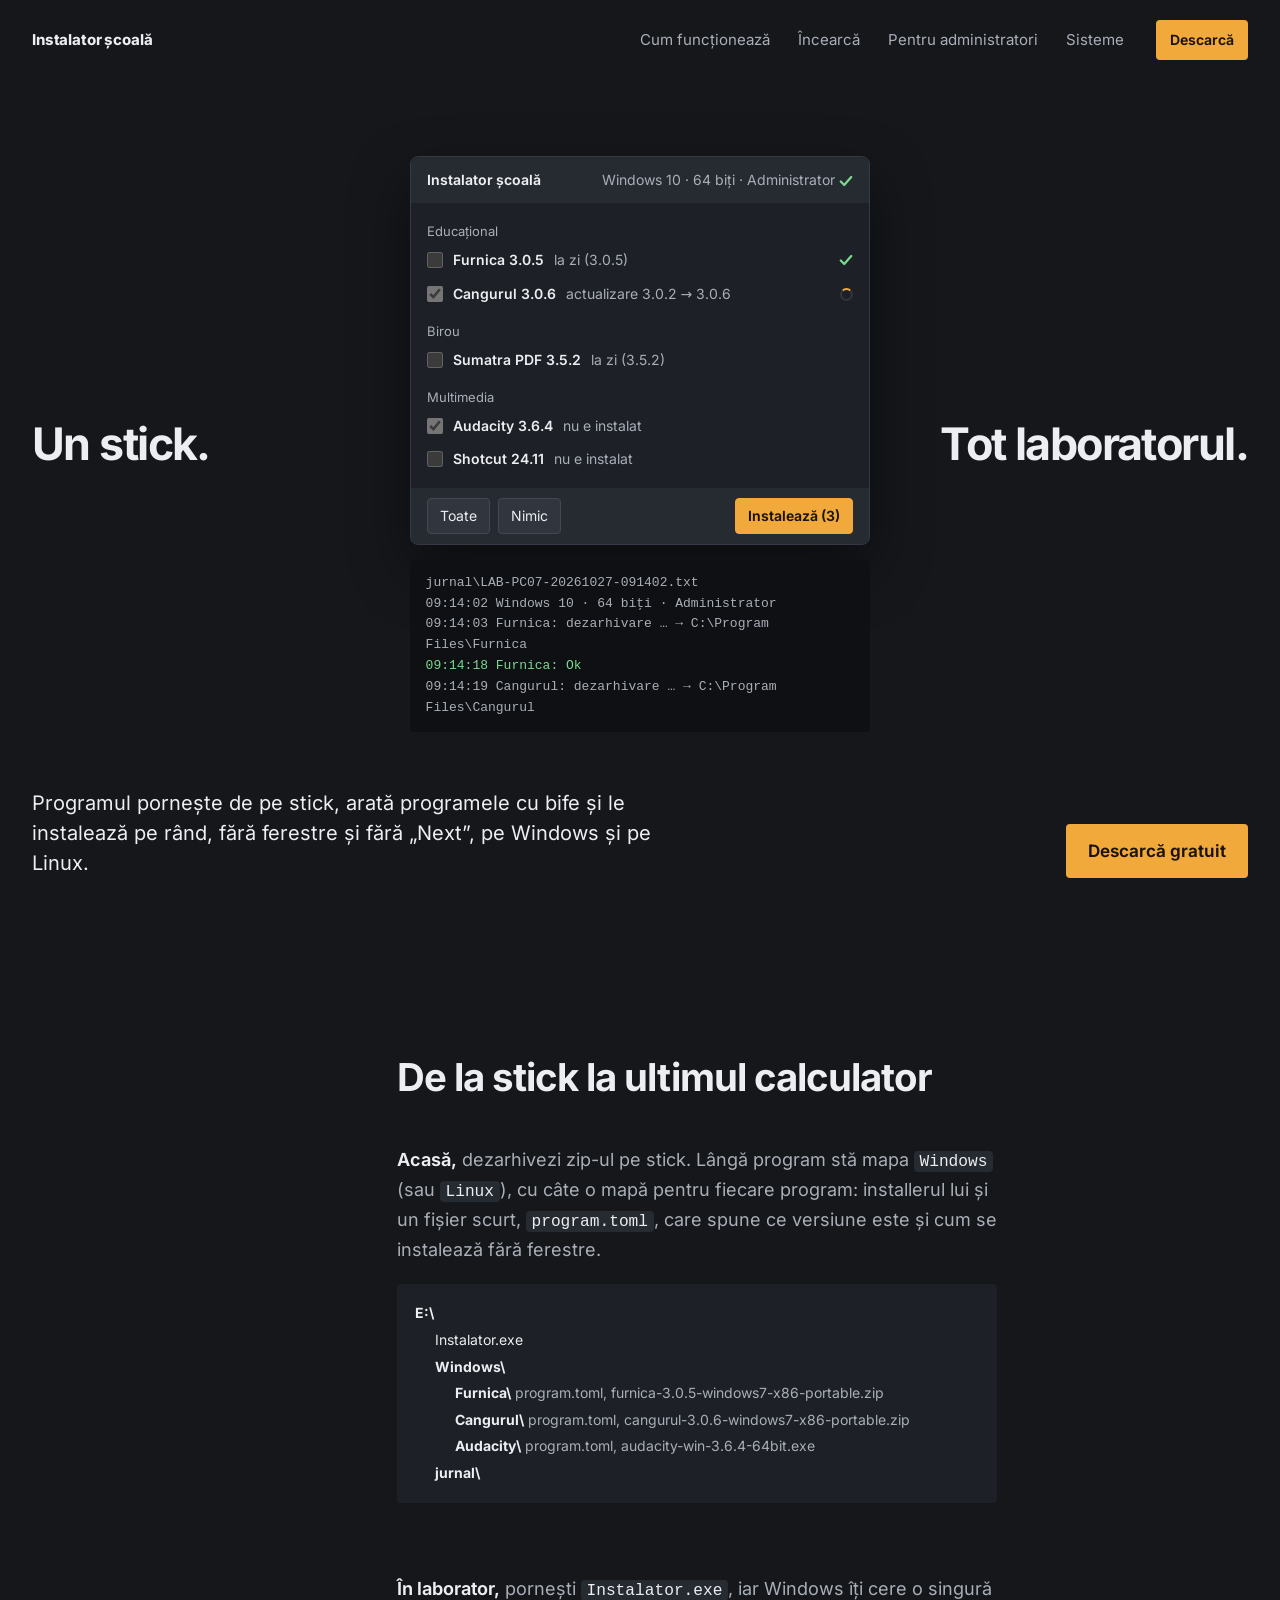
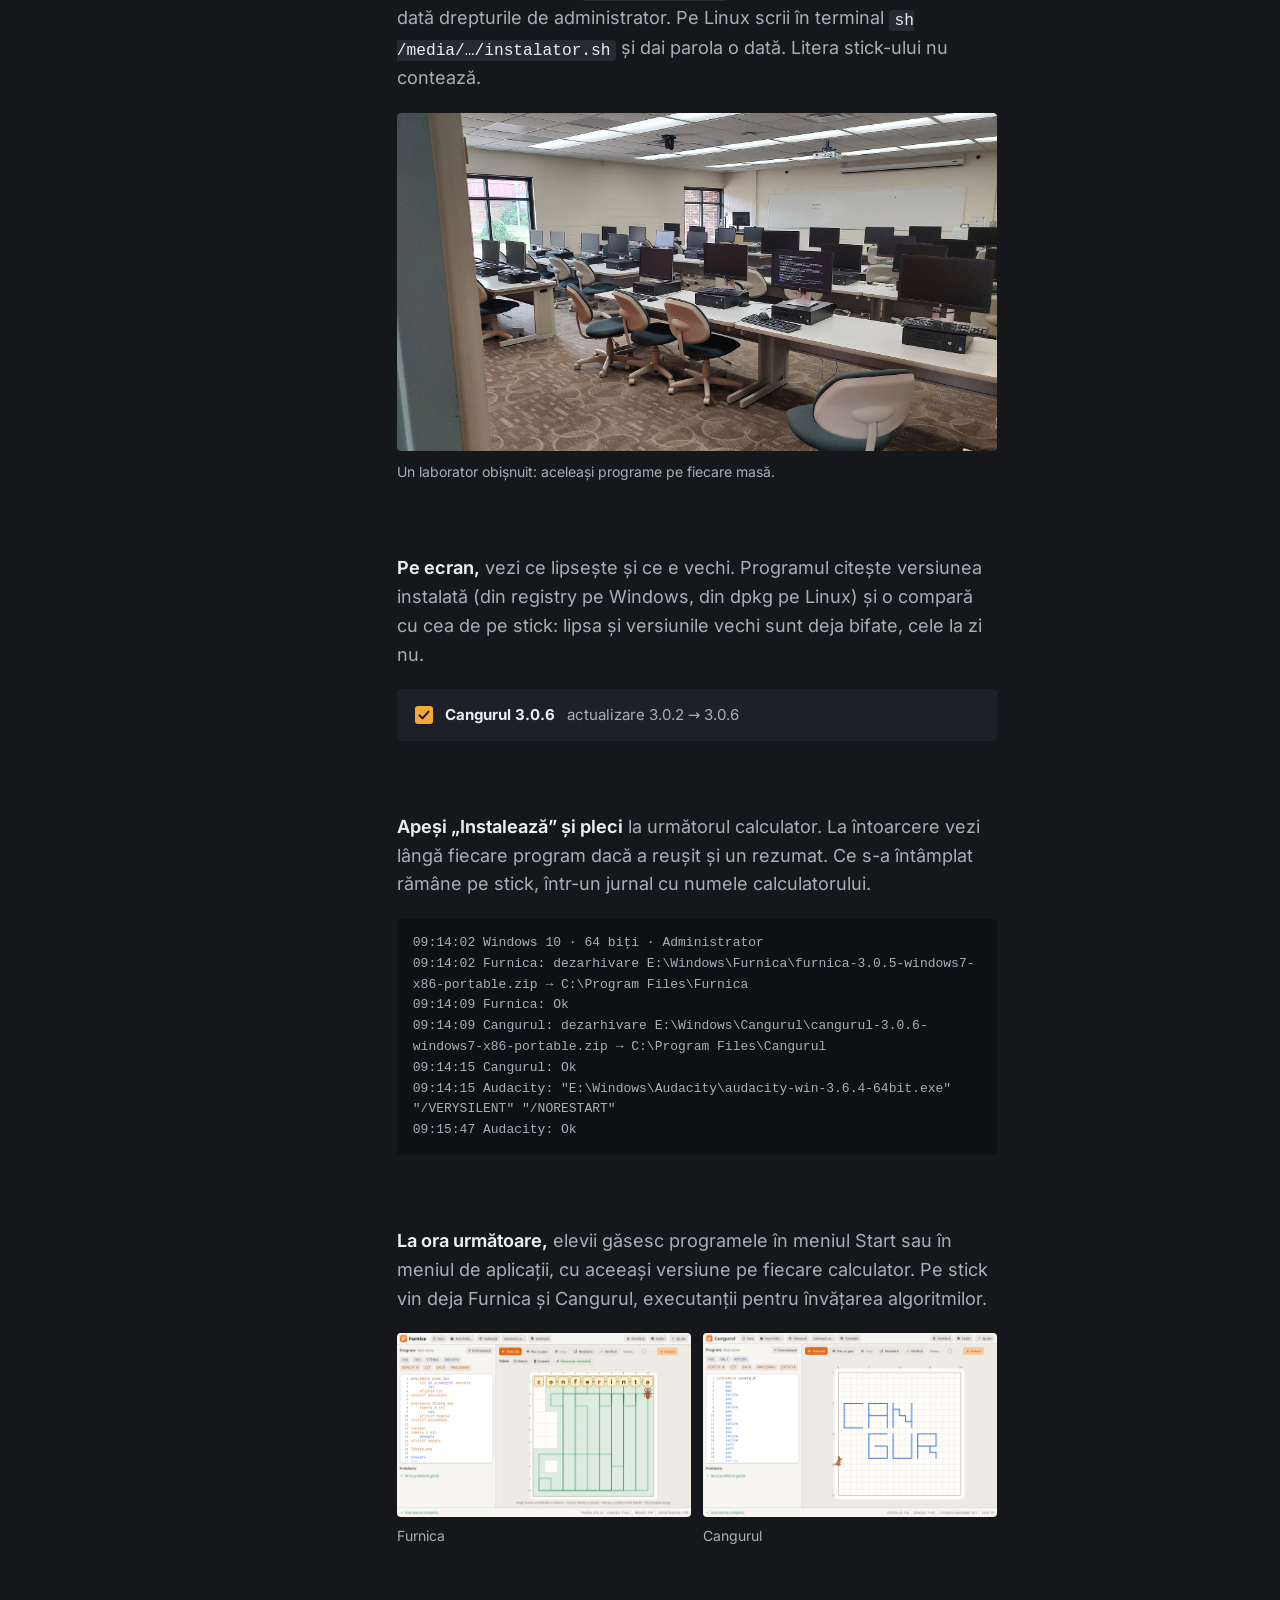
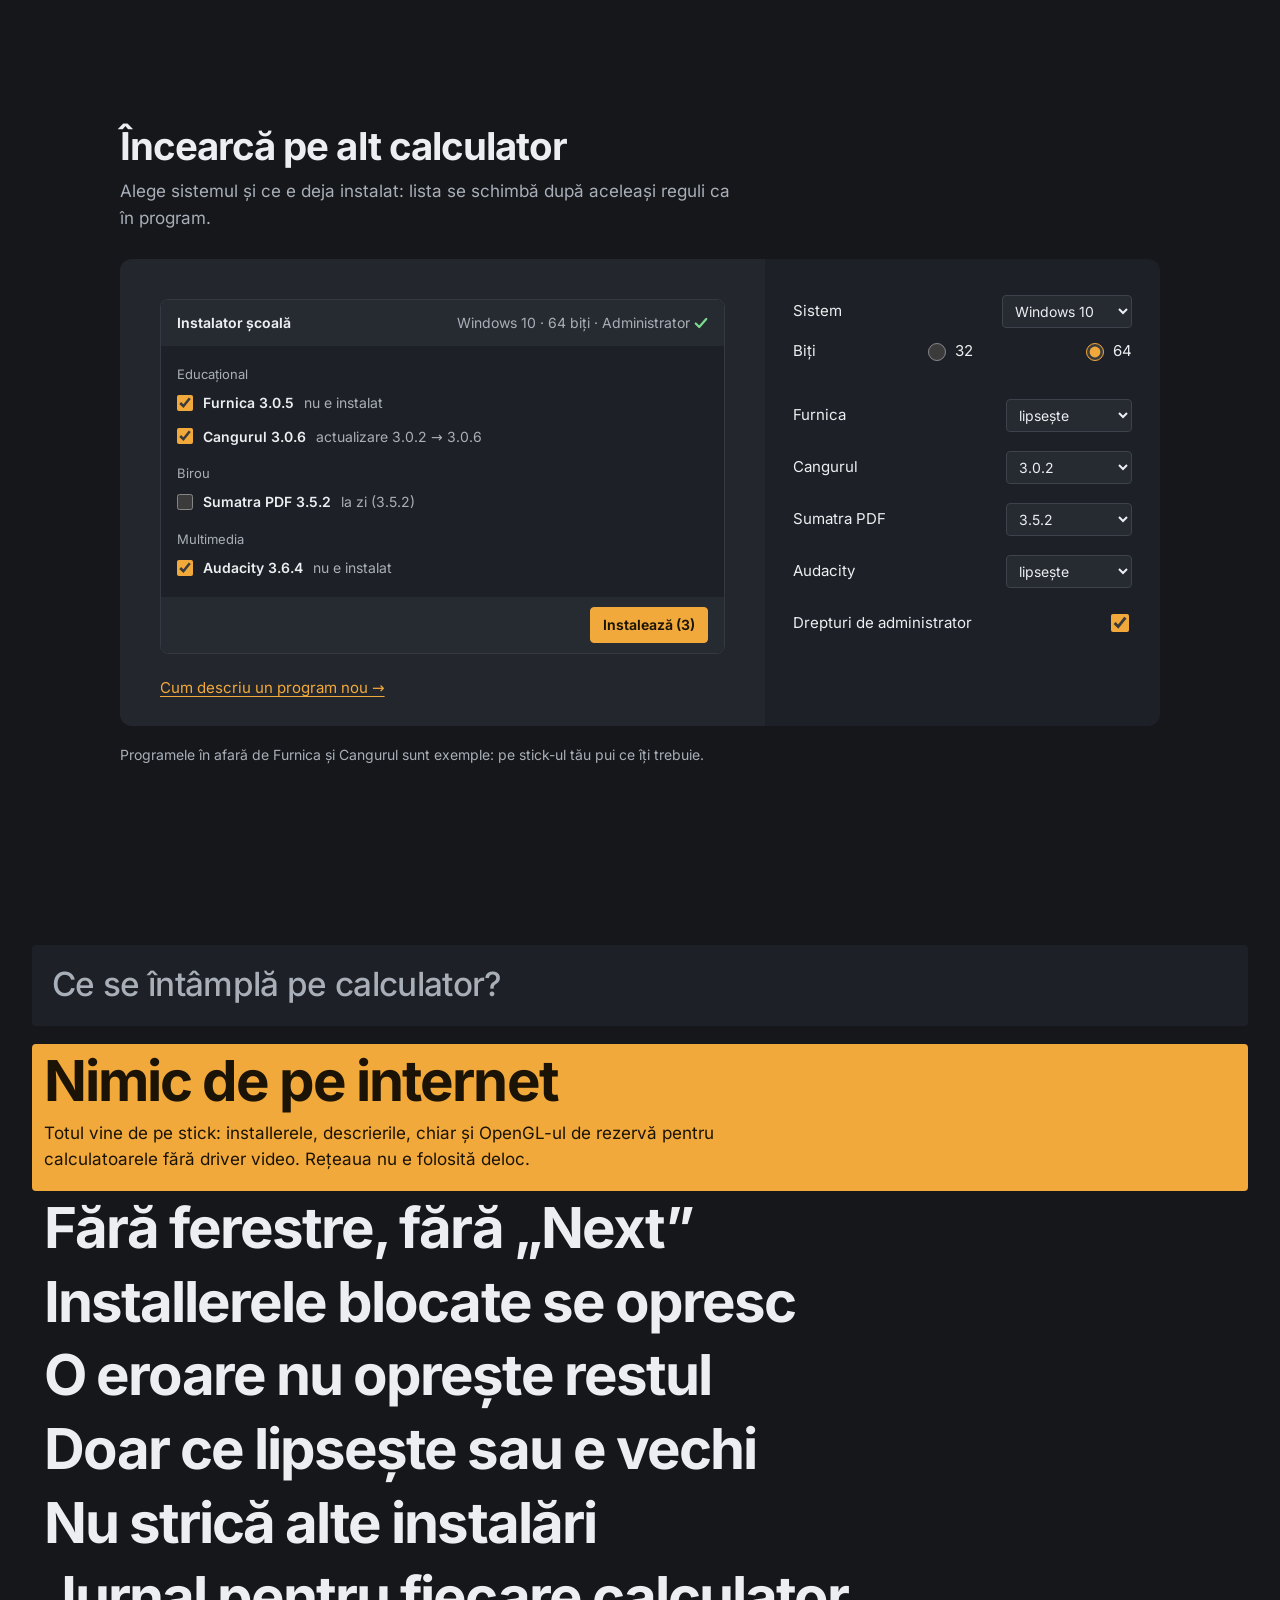
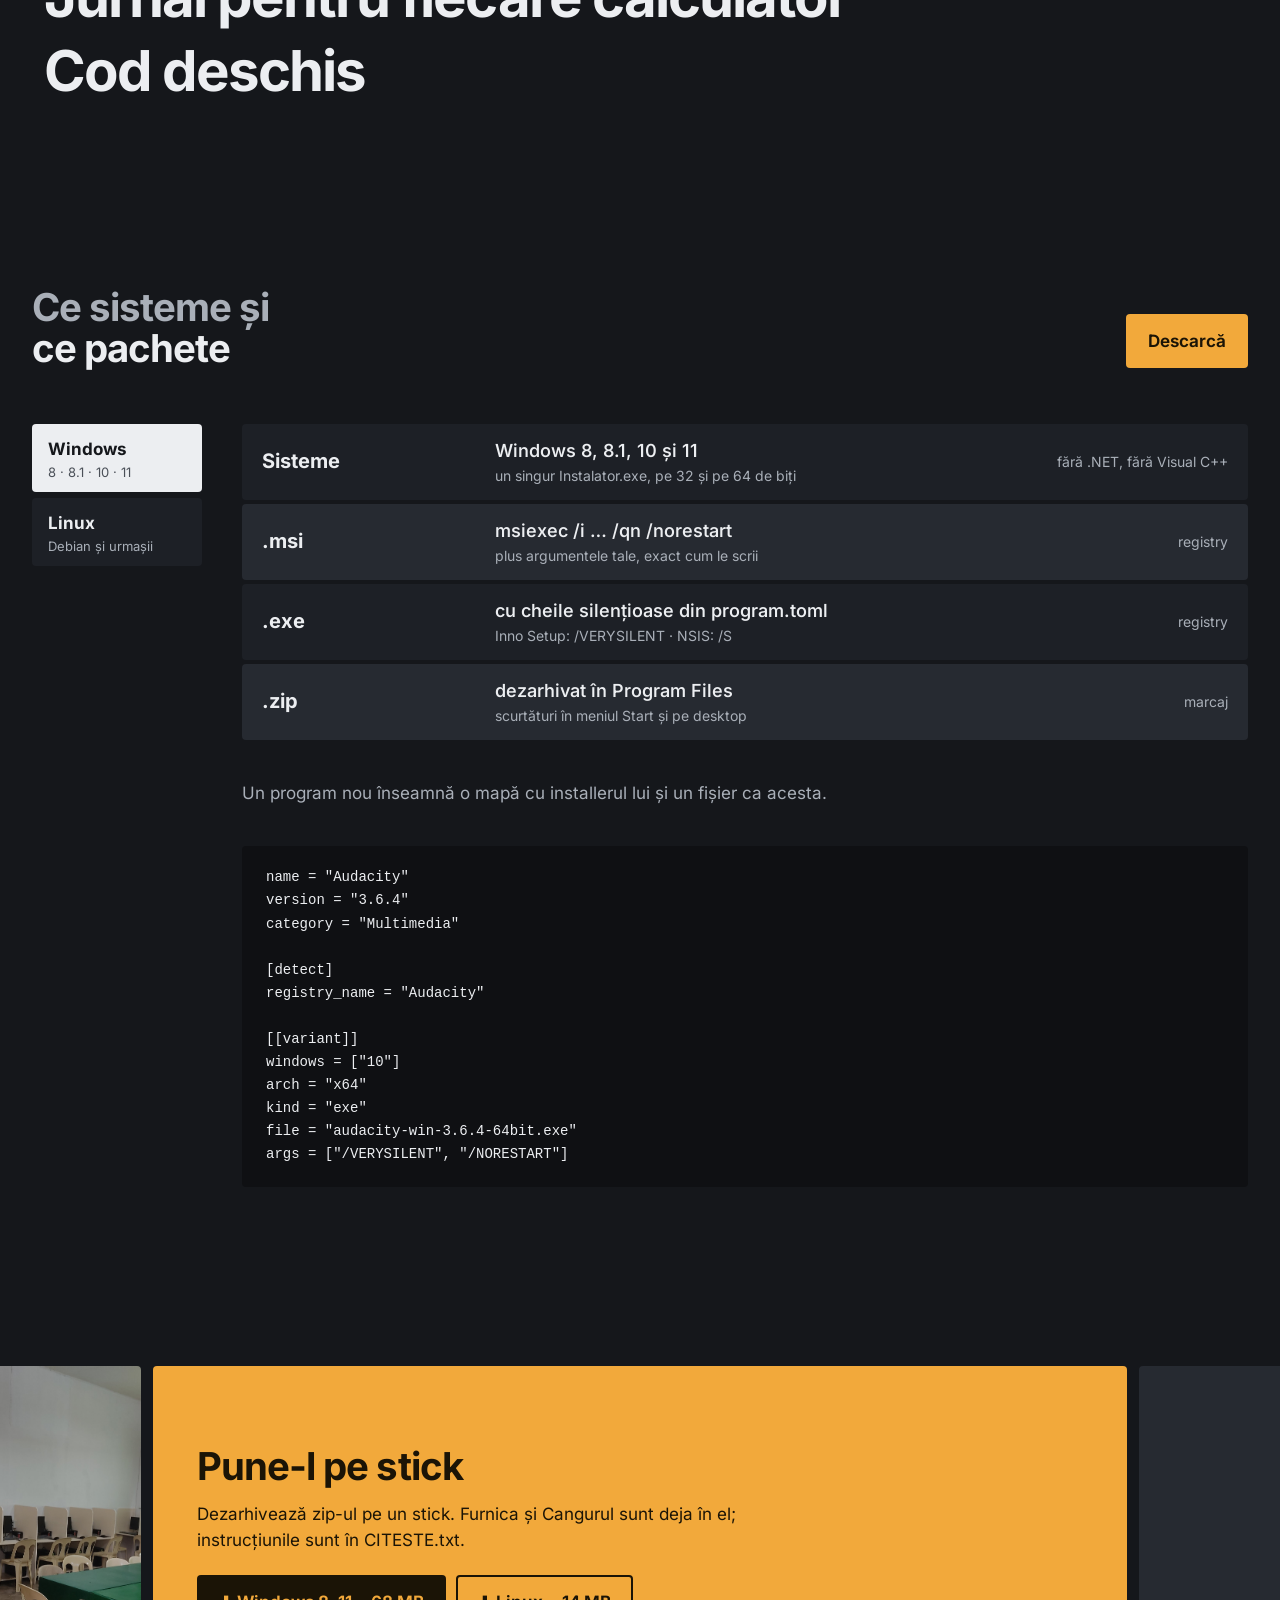
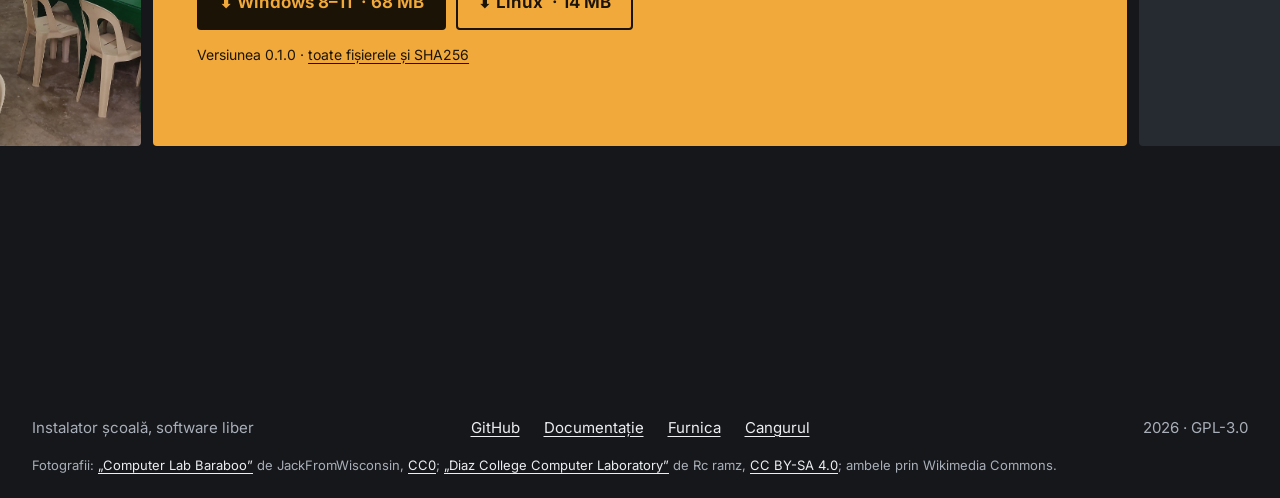
==== site/index.html @ 10731059 "pagina de prezentare pe GitHub Pages" ====
<!doctype html>
<html lang="ro">
<head>
<meta charset="utf-8">
<meta name="viewport" content="width=device-width, initial-scale=1">
<title>Instalator școală: tot laboratorul de pe un singur stick</title>
<meta name="description" content="Programul pornește de pe stick și instalează pe rând, fără ferestre, programele bifate: pe Windows 8–11 și pe Ubuntu, Linux Mint, Q4OS, antiX. Liber, GPL-3.0.">
<meta property="og:title" content="Instalator școală">
<meta property="og:description" content="Un stick. Tot laboratorul. Instalare fără ferestre pe Windows și Linux.">
<meta property="og:image" content="assets/laborator.jpg">
<link rel="preload" href="assets/inter-latin.woff2" as="font" type="font/woff2" crossorigin>
<link rel="stylesheet" href="style.css">
<script defer src="main.js"></script>
</head>
<body>

<header class="bar">
  <a class="wordmark" href="#">Instalator școală</a>
  <nav aria-label="Secțiuni">
    <a href="#cum">Cum funcționează</a>
    <a href="#incearca">Încearcă</a>
    <a href="#garantii">Pentru administratori</a>
    <a href="#sisteme">Sisteme</a>
  </nav>
  <a class="button small" href="#descarca">Descarcă</a>
</header>

<main>

<section class="hero" aria-labelledby="titlu">
  <h1 id="titlu" class="hero-title"><span class="hero-a">Un stick.</span> <span class="hero-b">Tot laboratorul.</span></h1>

  <div class="hero-stage">
    <div class="app" data-ui id="hero-app" aria-label="Fereastra Instalatorului, demonstrație">
      <div class="app-titlebar"><span>Instalator școală</span><span class="app-sys">Windows 10 · 64 biți · Administrator <i class="ic ok" role="img" aria-label="reușit"></i></span></div>
      <div class="app-list">
        <div class="app-cat">Educațional</div>
        <label class="app-row"><input type="checkbox" checked data-name="Furnica"> <b>Furnica 3.0.5</b> <span class="st">nu e instalat</span> <span class="res"></span></label>
        <label class="app-row"><input type="checkbox" checked data-name="Cangurul"> <b>Cangurul 3.0.6</b> <span class="st">actualizare 3.0.2 → 3.0.6</span> <span class="res"></span></label>
        <div class="app-cat">Birou</div>
        <label class="app-row"><input type="checkbox" data-name="Sumatra PDF"> <b>Sumatra PDF 3.5.2</b> <span class="st">la zi (3.5.2)</span> <span class="res"></span></label>
        <div class="app-cat">Multimedia</div>
        <label class="app-row"><input type="checkbox" checked data-name="Audacity"> <b>Audacity 3.6.4</b> <span class="st">nu e instalat</span> <span class="res"></span></label>
        <label class="app-row"><input type="checkbox" data-name="Shotcut"> <b>Shotcut 24.11</b> <span class="st">nu e instalat</span> <span class="res"></span></label>
      </div>
      <div class="app-foot">
        <button type="button" class="app-btn" data-act="all">Toate</button>
        <button type="button" class="app-btn" data-act="none">Nimic</button>
        <span class="app-summary" aria-live="polite"></span>
        <button type="button" class="app-btn app-primary" data-act="install">Instalează (3)</button>
      </div>
    </div>
    <pre class="journal" id="hero-journal" aria-label="Jurnalul de pe stick"><code>jurnal\LAB-PC07-20261027-091402.txt
09:14:02 Windows 10 · 64 biți · Administrator</code></pre>
  </div>

  <div class="hero-foot">
    <p class="lead">Programul pornește de pe stick, arată programele cu bife și le instalează pe rând, fără ferestre și fără „Next”, pe Windows și pe Linux.</p>
    <a class="button" href="#descarca">Descarcă gratuit</a>
  </div>
</section>

<section class="how" id="cum" aria-labelledby="cum-t">
  <div class="col">
    <h2 id="cum-t">De la stick la ultimul calculator</h2>

    <div class="stage reveal">
      <p><b>Acasă,</b> dezarhivezi zip-ul pe stick. Lângă program stă mapa <code>Windows</code> (sau <code>Linux</code>), cu câte o mapă pentru fiecare program: installerul lui și un fișier scurt, <code>program.toml</code>, care spune ce versiune este și cum se instalează fără ferestre.</p>
      <div class="tree" data-ui>
        <div><b>E:\</b></div>
        <div class="in">Instalator.exe</div>
        <div class="in"><b>Windows\</b></div>
        <div class="in2"><b>Furnica\</b> <span>program.toml, furnica-3.0.5-windows7-x86-portable.zip</span></div>
        <div class="in2"><b>Cangurul\</b> <span>program.toml, cangurul-3.0.6-windows7-x86-portable.zip</span></div>
        <div class="in2"><b>Audacity\</b> <span>program.toml, audacity-win-3.6.4-64bit.exe</span></div>
        <div class="in"><b>jurnal\</b></div>
      </div>
    </div>

    <div class="stage reveal">
      <p><b>În laborator,</b> pornești <code>Instalator.exe</code>, iar Windows îți cere o singură dată drepturile de administrator. Pe Linux scrii în terminal <code>sh /media/…/instalator.sh</code> și dai parola o dată. Litera stick-ului nu contează.</p>
      <figure class="photo">
        <img src="assets/laborator.jpg" width="1920" height="1440" alt="Un laborator de informatică cu rânduri de calculatoare și scaune goale" loading="lazy">
        <figcaption>Un laborator obișnuit: aceleași programe pe fiecare masă.</figcaption>
      </figure>
    </div>

    <div class="stage reveal">
      <p><b>Pe ecran,</b> vezi ce lipsește și ce e vechi. Programul citește versiunea instalată (din registry pe Windows, din dpkg pe Linux) și o compară cu cea de pe stick: lipsa și versiunile vechi sunt deja bifate, cele la zi nu.</p>
      <div class="rowpiece" data-ui>
        <span class="box on"><i class="ic" aria-hidden="true"></i></span> <b>Cangurul 3.0.6</b> <span class="st">actualizare 3.0.2 → 3.0.6</span>
      </div>
    </div>

    <div class="stage reveal">
      <p><b>Apeși „Instalează” și pleci</b> la următorul calculator. La întoarcere vezi lângă fiecare program dacă a reușit și un rezumat. Ce s-a întâmplat rămâne pe stick, într-un jurnal cu numele calculatorului.</p>
<pre class="journal static"><code>09:14:02 Windows 10 · 64 biți · Administrator
09:14:02 Furnica: dezarhivare E:\Windows\Furnica\furnica-3.0.5-windows7-x86-portable.zip → C:\Program Files\Furnica
09:14:09 Furnica: Ok
09:14:09 Cangurul: dezarhivare E:\Windows\Cangurul\cangurul-3.0.6-windows7-x86-portable.zip → C:\Program Files\Cangurul
09:14:15 Cangurul: Ok
09:14:15 Audacity: "E:\Windows\Audacity\audacity-win-3.6.4-64bit.exe" "/VERYSILENT" "/NORESTART"
09:15:47 Audacity: Ok</code></pre>
    </div>

    <div class="stage reveal">
      <p><b>La ora următoare,</b> elevii găsesc programele în meniul Start sau în meniul de aplicații, cu aceeași versiune pe fiecare calculator. Pe stick vin deja Furnica și Cangurul, executanții pentru învățarea algoritmilor.</p>
      <div class="pair">
        <figure><img src="assets/furnica.png" width="1280" height="800" alt="Furnica: programul cu tabela de litere și editorul de comenzi" loading="lazy"><figcaption>Furnica</figcaption></figure>
        <figure><img src="assets/cangurul.png" width="1280" height="800" alt="Cangurul: programul cu câmpul pe care cangurul desenează linii" loading="lazy"><figcaption>Cangurul</figcaption></figure>
      </div>
    </div>
  </div>
</section>

<section class="try" id="incearca" aria-labelledby="incearca-t">
  <div class="try-head">
    <h2 id="incearca-t">Încearcă pe alt calculator</h2>
    <p>Alege sistemul și ce e deja instalat: lista se schimbă după aceleași reguli ca în program.</p>
  </div>
  <div class="panel" id="sim">
    <div class="panel-demo">
      <div class="app" data-ui>
        <div class="app-titlebar"><span>Instalator școală</span><span class="app-sys" id="sim-sys">Windows 10 · 64 biți · Administrator <i class="ic ok" role="img" aria-label="reușit"></i></span></div>
        <div class="app-list" id="sim-list"></div>
        <div class="app-foot"><span class="app-summary"></span><span class="app-btn app-primary" id="sim-count">Instalează (0)</span></div>
      </div>
    </div>
    <form class="panel-controls" data-ui id="sim-form" aria-label="Calculatorul simulat">
      <label class="ctl"><span>Sistem</span>
        <select name="os">
          <option value="win8">Windows 8.1</option>
          <option value="win10" selected>Windows 10</option>
          <option value="win11">Windows 11</option>
          <option value="ubuntu">Ubuntu 24.04</option>
          <option value="mint">Linux Mint 22</option>
          <option value="antix">antiX 23</option>
        </select>
      </label>
      <fieldset class="ctl"><legend>Biți</legend>
        <label><input type="radio" name="arch" value="x86"> 32</label>
        <label><input type="radio" name="arch" value="x64" checked> 64</label>
      </fieldset>
      <label class="ctl"><span>Furnica</span>
        <select name="Furnica"><option value="">lipsește</option><option value="3.0.2">3.0.2</option><option value="3.0.5">3.0.5</option><option value="msi">pusă din .msi</option></select>
      </label>
      <label class="ctl"><span>Cangurul</span>
        <select name="Cangurul"><option value="">lipsește</option><option value="3.0.2" selected>3.0.2</option><option value="3.0.6">3.0.6</option></select>
      </label>
      <label class="ctl"><span>Sumatra PDF</span>
        <select name="Sumatra PDF"><option value="">lipsește</option><option value="3.4.6">3.4.6</option><option value="3.5.2" selected>3.5.2</option></select>
      </label>
      <label class="ctl"><span>Audacity</span>
        <select name="Audacity"><option value="" selected>lipsește</option><option value="3.6.4">3.6.4</option></select>
      </label>
      <label class="ctl"><span>Drepturi de administrator</span>
        <input type="checkbox" name="admin" checked>
      </label>
    </form>
    <a class="panel-link" href="https://github.com/nazdravan/installer#cum-adaug-un-program">Cum descriu un program nou →</a>
  </div>
  <p class="try-note">Programele în afară de Furnica și Cangurul sunt exemple: pe stick-ul tău pui ce îți trebuie.</p>
</section>

<section class="guarantees" id="garantii" aria-labelledby="garantii-t" data-ui>
  <h2 id="garantii-t" class="sr">Pentru administratori</h2>
  <label class="search"><span class="sr">Caută</span><input type="search" id="g-filter" placeholder="Ce se întâmplă pe calculator?" autocomplete="off"></label>
  <ul class="glist" id="g-list">
    <li class="sel" tabindex="0"><span class="g-name">Nimic de pe internet</span><span class="g-text">Totul vine de pe stick: installerele, descrierile, chiar și OpenGL-ul de rezervă pentru calculatoarele fără driver video. Rețeaua nu e folosită deloc.</span></li>
    <li tabindex="0"><span class="g-name">Fără ferestre, fără „Next”</span><span class="g-text">msiexec rulează cu /qn /norestart, installerele .exe cu cheile silențioase din program.toml, apt-get cu -y. Calculatorul nu repornește singur.</span></li>
    <li tabindex="0"><span class="g-name">Installerele blocate se opresc</span><span class="g-text">Dacă un installer așteaptă totuși un click, după 30 de minute e oprit împreună cu procesele pornite de el, iar coada merge mai departe.</span></li>
    <li tabindex="0"><span class="g-name">O eroare nu oprește restul</span><span class="g-text">Fiecare program își primește rezultatul, iar o eroare vine cu motivul (codul de ieșire, mesajul lui apt), iar celelalte se instalează în continuare.</span></li>
    <li tabindex="0"><span class="g-name">Doar ce lipsește sau e vechi</span><span class="g-text">Versiunea instalată se citește din registry (ambele vederi pe 64 de biți), din dpkg sau din marcajul lăsat de instalator, și se compară cu cea de pe stick.</span></li>
    <li tabindex="0"><span class="g-name">Nu strică alte instalări</span><span class="g-text">Dacă un program a fost pus altfel în aceeași mapă (de exemplu din .msi), instalatorul îl lasă neatins și îți spune să-l dezinstalezi întâi.</span></li>
    <li tabindex="0"><span class="g-name">Jurnal pentru fiecare calculator</span><span class="g-text">Pe stick rămâne jurnal\NUMECALCULATOR-dată-oră.txt cu sistemul, comenzile rulate și rezultatul fiecăreia. Pe un stick protejat la scriere, instalarea merge fără jurnal.</span></li>
    <li tabindex="0"><span class="g-name">Cod deschis</span><span class="g-text">Scris în Rust, licență GPL-3.0. Codul, descrierile și build-urile sunt publice pe GitHub, cu sume de control SHA256 pentru fiecare arhivă.</span></li>
  </ul>
  <p class="g-empty" hidden>Nimic găsit. Încearcă „jurnal”, „internet” sau „versiune”.</p>
</section>

<section class="systems" id="sisteme" aria-labelledby="sisteme-t">
  <div class="sys-head">
    <h2 id="sisteme-t"><span class="soft">Ce sisteme și</span> ce pachete</h2>
    <a class="button" href="#descarca">Descarcă</a>
  </div>
  <div class="sys-body">
    <div class="tabs" role="tablist" aria-label="Sistem">
      <button role="tab" aria-selected="true" aria-controls="t-win" id="tab-win"><b>Windows</b><span>8 · 8.1 · 10 · 11</span></button>
      <button role="tab" aria-selected="false" aria-controls="t-lin" id="tab-lin"><b>Linux</b><span>Debian și urmașii</span></button>
    </div>
    <div class="bands" role="tabpanel" id="t-win" aria-labelledby="tab-win">
      <div class="band"><b class="b-k">Sisteme</b><span class="b-t">Windows 8, 8.1, 10 și 11<small>un singur Instalator.exe, pe 32 și pe 64 de biți</small></span><span class="b-r">fără .NET, fără Visual C++</span></div>
      <div class="band"><b class="b-k">.msi</b><span class="b-t">msiexec /i … /qn /norestart<small>plus argumentele tale, exact cum le scrii</small></span><span class="b-r">registry</span></div>
      <div class="band"><b class="b-k">.exe</b><span class="b-t">cu cheile silențioase din program.toml<small>Inno Setup: /VERYSILENT · NSIS: /S</small></span><span class="b-r">registry</span></div>
      <div class="band"><b class="b-k">.zip</b><span class="b-t">dezarhivat în Program Files<small>scurtături în meniul Start și pe desktop</small></span><span class="b-r">marcaj</span></div>
    </div>
    <div class="bands" role="tabpanel" id="t-lin" aria-labelledby="tab-lin" hidden>
      <div class="band"><b class="b-k">Sisteme</b><span class="b-t">Ubuntu 22.04+, Linux Mint 21+, Q4OS, antiX<small>64 de biți; pornire cu sh instalator.sh</small></span><span class="b-r">pkexec sau sudo</span></div>
      <div class="band"><b class="b-k">.deb</b><span class="b-t">apt-get install -y<small>aduce și dependențele, așteaptă dacă apt e ocupat</small></span><span class="b-r">dpkg</span></div>
      <div class="band"><b class="b-k">AppImage</b><span class="b-t">dezarhivat în /opt<small>fără FUSE, apare în meniul de aplicații</small></span><span class="b-r">marcaj</span></div>
      <div class="band"><b class="b-k">.rpm</b><span class="b-t">prin alien<small>doar dacă programul nu are deb sau AppImage</small></span><span class="b-r">dpkg</span></div>
    </div>
  </div>
  <div class="toml">
    <p>Un program nou înseamnă o mapă cu installerul lui și un fișier ca acesta.</p>
<pre><code>name = "Audacity"
version = "3.6.4"
category = "Multimedia"

[detect]
registry_name = "Audacity"

[[variant]]
windows = ["10"]
arch = "x64"
kind = "exe"
file = "audacity-win-3.6.4-64bit.exe"
args = ["/VERYSILENT", "/NORESTART"]</code></pre>
  </div>
</section>

<section class="cta-wrap" id="descarca" aria-labelledby="descarca-t">
 <div class="cta">
  <div class="tile side"><img src="assets/laborator-2.jpg" width="1920" height="1964" alt="Un laborator școlar cu calculatoare în boxe de lemn" loading="lazy"></div>
  <div class="tile main">
    <h2 id="descarca-t">Pune-l pe stick</h2>
    <p>Dezarhivează zip-ul pe un stick. Furnica și Cangurul sunt deja în el; instrucțiunile sunt în CITESTE.txt.</p>
    <div class="dl">
      <a class="button dark" id="dl-win" href="https://github.com/nazdravan/installer/releases/latest">⬇ Windows 8–11 <span data-size="windows">· 68 MB</span></a>
      <a class="button dark ghost" id="dl-lin" href="https://github.com/nazdravan/installer/releases/latest">⬇ Linux <span data-size="linux">· 14 MB</span></a>
    </div>
    <p class="dl-meta"><span id="dl-ver">Versiunea 0.1.0</span> · <a href="https://github.com/nazdravan/installer/releases/latest">toate fișierele și SHA256</a></p>
  </div>
  <div class="tile side flat"></div>
 </div>
</section>

</main>

<footer class="foot">
  <span class="f-what">Instalator școală, software liber</span>
  <span class="f-links">
    <a href="https://github.com/nazdravan/installer">GitHub</a>
    <a href="https://github.com/nazdravan/installer#readme">Documentație</a>
    <a href="https://nazdravan.github.io/furnica/">Furnica</a>
    <a href="https://nazdravan.github.io/cangurul/">Cangurul</a>
  </span>
  <span class="f-year">2026 · GPL-3.0</span>
  <p class="credits">Fotografii: <a href="https://commons.wikimedia.org/wiki/File:Computer_Lab_Baraboo.jpg">„Computer Lab Baraboo”</a> de JackFromWisconsin, <a href="https://creativecommons.org/publicdomain/zero/1.0/deed.en">CC0</a>; <a href="https://commons.wikimedia.org/wiki/File:Diaz_College_Computer_Laboratory.jpg">„Diaz College Computer Laboratory”</a> de Rc ramz, <a href="https://creativecommons.org/licenses/by-sa/4.0">CC BY-SA 4.0</a>; ambele prin Wikimedia Commons.</p>
</footer>

</body>
</html>
---- site/style.css ----
/* Instalator școală: pagina de prezentare. Tema „tehnic, întunecat”: grafit și chihlimbar. */

@font-face {
  font-family: "Inter";
  src: url("assets/inter-latin.woff2") format("woff2");
  font-weight: 100 900;
  font-display: swap;
  unicode-range: U+0000-00FF, U+0131, U+0152-0153, U+02BB-02BC, U+02C6, U+02DA, U+02DC, U+0304, U+0308, U+0329, U+2000-206F, U+20AC, U+2122, U+2191, U+2193, U+2212, U+2215, U+FEFF, U+FFFD;
}
@font-face {
  font-family: "Inter";
  src: url("assets/inter-latin-ext.woff2") format("woff2");
  font-weight: 100 900;
  font-display: swap;
  unicode-range: U+0100-02BA, U+02BD-02C5, U+02C7-02CC, U+02CE-02D7, U+02DD-02FF, U+0304, U+0308, U+0329, U+1D00-1DBF, U+1E00-1E9F, U+1EF2-1EFF, U+2020, U+20A0-20AB, U+20AD-20C0, U+2113, U+2C60-2C7F, U+A720-A7FF;
}

:root {
  --bg: #15171b;
  --surface: #1d2026;
  --surface-2: #262a31;
  --surface-3: #30353e;
  --ink: #eceef1;
  --muted: #a9afb8;
  --accent: #f2a93b;
  --accent-ink: #1b1406;
  --ok: #7bd88f;
  --err: #ff7f70;

  --t-xl: clamp(34px, 4.4vw, 68px);
  --t-l: clamp(30px, 3vw, 46px);
  --t-m: 20px;
  --t-s: 17px;
  --t-xs: 14px;

  --margin: 32px;
  --radius: 4px;
  --gap-section: clamp(120px, 14vw, 200px);
  --ease: cubic-bezier(.2, .7, .2, 1);
  color-scheme: dark;
}

*, *::before, *::after { box-sizing: border-box; }
html { scroll-behavior: smooth; -webkit-text-size-adjust: 100%; }
body {
  margin: 0;
  background: var(--bg);
  color: var(--ink);
  font: 400 var(--t-s)/1.55 "Inter", system-ui, sans-serif;
  font-feature-settings: "cv11", "ss01";
  -webkit-font-smoothing: antialiased;
}
img { display: block; max-width: 100%; height: auto; }
a { color: inherit; text-underline-offset: 3px; }
:focus-visible { outline: 2px solid var(--accent); outline-offset: 3px; }
::selection { background: var(--accent); color: var(--accent-ink); }
h1, h2, h3, p { margin: 0; }
[hidden] { display: none !important; }
.sr { position: absolute; width: 1px; height: 1px; overflow: hidden; clip: rect(0 0 0 0); white-space: nowrap; }
code, pre { font-family: ui-monospace, "Cascadia Mono", Consolas, monospace; }
p code { font-size: .9em; color: var(--ink); background: var(--surface-2); padding: .1em .35em; border-radius: var(--radius); }

/* Butoane: un singur fel, colțuri de 4px. */
.button {
  display: inline-flex; align-items: center; gap: .5em;
  background: var(--accent); color: var(--accent-ink);
  font-weight: 650; font-size: var(--t-s); text-decoration: none;
  padding: 14px 22px; border-radius: var(--radius);
  transition: transform .2s var(--ease), background-color .2s;
}
.button:hover { background: #ffbc57; transform: translateY(-1px); }
.button:active { transform: translateY(1px); }
.button.small { font-size: var(--t-xs); padding: 9px 14px; }
.button.dark { background: var(--accent-ink); color: var(--accent); }
.button.dark:hover { background: #2a2010; }
.button.ghost { background: transparent; border: 2px solid var(--accent-ink); padding: 12px 20px; color: var(--accent-ink); }
.button.ghost:hover { background: rgba(27, 20, 6, .1); }

/* Bara de sus */
.bar {
  display: flex; align-items: center; gap: 32px;
  padding: 20px var(--margin);
  font-size: 15px;
}
.wordmark { font-weight: 750; text-decoration: none; letter-spacing: -.01em; }
.bar nav { display: flex; gap: 28px; margin-left: auto; }
.bar nav a { text-decoration: none; color: var(--muted); transition: color .2s; }
.bar nav a:hover { color: var(--ink); }

/* Antet: propoziția despicată de fereastra programului. */
.hero {
  display: grid;
  grid-template-columns: 1fr;
  align-items: center;
  padding: clamp(40px, 6vw, 88px) var(--margin) 0;
}
/* Titlul ocupă tot rândul; fereastra stă în mijlocul lui, între cele două jumătăți. */
.hero-title {
  grid-area: 1 / 1;
  display: flex; justify-content: space-between; align-items: center;
  font-size: clamp(30px, 3.5vw, 58px); font-weight: 700; letter-spacing: -.035em; line-height: 1;
}
.hero-a, .hero-b { white-space: nowrap; }
.hero-stage { grid-area: 1 / 1; justify-self: center; width: min(36vw, 580px); display: grid; gap: 14px; position: relative; }
.hero-foot { grid-area: 2 / 1; }
.hero-foot {
  display: flex; align-items: end; justify-content: space-between; gap: 32px;
  margin-top: 56px;
}
.lead { font-size: var(--t-m); line-height: 1.5; max-width: 34em; }

/* Fragmentele programului (data-ui): aici convențiile interfeței, nu ale paginii. */
.app {
  background: var(--surface);
  border: 1px solid #343944;
  border-radius: 8px;
  font-size: var(--t-xs);
  overflow: hidden;
  box-shadow: 0 24px 60px rgba(0, 0, 0, .45); /* taste-skill-ignore: fereastra programului plutește (data-ui) */
}
.app-titlebar {
  display: flex; justify-content: space-between; gap: 12px;
  padding: 12px 16px; background: var(--surface-2);
  font-weight: 650;
}
.app-sys { color: var(--muted); font-weight: 400; white-space: nowrap; }
.app-list { padding: 8px 16px 12px; min-height: 220px; }
.app-cat { margin: 10px 0 2px; color: var(--muted); font-size: 13px; }
.app-row {
  display: flex; align-items: center; gap: 10px;
  padding: 6px 8px; margin: 0 -8px; border-radius: 4px;
  cursor: pointer; transition: background-color .15s;
}
.app-row:hover { background: var(--surface-2); }
.app-row b { font-weight: 600; white-space: nowrap; }
.app-row .st { color: var(--muted); }
.app-row .res { margin-left: auto; font-weight: 700; white-space: nowrap; }
.app-row .res.ok { color: var(--ok); }
.app-row .res.err { color: var(--err); }
.app-row.off { cursor: default; }
.app-row.off b { color: var(--muted); }
.app-row.bad .st { color: var(--err); }
.app-row input { accent-color: var(--accent); width: 16px; height: 16px; margin: 0; }
.spin {
  display: inline-block; width: 13px; height: 13px; vertical-align: -2px;
  border: 2px solid var(--surface-3); border-top-color: var(--accent); border-radius: 50%;
  animation: spin .8s linear infinite;
}
@keyframes spin { to { transform: rotate(360deg); } }
.app-foot {
  display: flex; align-items: center; gap: 8px;
  padding: 10px 16px; background: var(--surface-2);
}
.app-summary { margin-left: auto; color: var(--muted); }
.app-btn {
  font: inherit; color: var(--ink); background: var(--surface-3);
  border: 1px solid #424854; border-radius: 4px; padding: 6px 12px; cursor: pointer;
  transition: background-color .15s, transform .1s;
}
.app-btn:hover { background: #3a404b; }
.app-btn:active { transform: scale(.97); }
.app-btn[disabled] { opacity: .45; cursor: default; }
.app-primary { background: var(--accent); color: var(--accent-ink); border-color: var(--accent); font-weight: 650; }
.app-primary:hover { background: #ffbc57; }

/* Bifa și crucea programului, desenate (fonturile paginii nu le au pe toate). */
.ic {
  display: inline-block; width: 1em; height: 1em; vertical-align: -.15em;
  background: currentColor;
  -webkit-mask: var(--m) center / contain no-repeat; mask: var(--m) center / contain no-repeat;
  --m: url("data:image/svg+xml,%3Csvg xmlns='http://www.w3.org/2000/svg' viewBox='0 0 16 16'%3E%3Cpath d='M2 8.5l4 4 8-9' fill='none' stroke='black' stroke-width='2.6' stroke-linecap='round' stroke-linejoin='round'/%3E%3C/svg%3E");
}
.ic.ok { color: var(--ok); }
.ic.err { color: var(--err); --m: url("data:image/svg+xml,%3Csvg xmlns='http://www.w3.org/2000/svg' viewBox='0 0 16 16'%3E%3Cpath d='M3.5 3.5l9 9M12.5 3.5l-9 9' fill='none' stroke='black' stroke-width='2.6' stroke-linecap='round'/%3E%3C/svg%3E"); }

.journal {
  margin: 0; padding: 14px 16px; min-height: 7.4em;
  background: #0f1013; border-radius: var(--radius);
  font-size: 13px; line-height: 1.6; color: var(--muted);
  white-space: pre-wrap; overflow-wrap: anywhere;
}
.journal .ok { color: var(--ok); }
.journal .err { color: var(--err); }

/* Cum funcționează: o singură coloană de citit. */
.how { margin-top: var(--gap-section); padding: 0 var(--margin); }
.how .col { max-width: 600px; margin-left: 30%; }
.how h2, .try h2, .sys-head h2, .cta h2 { font-size: var(--t-l); font-weight: 700; letter-spacing: -.025em; line-height: 1.05; }
.how h2 { margin-bottom: 48px; }
.stage + .stage { margin-top: 72px; }
.stage > p { font-size: 18px; line-height: 1.6; color: var(--muted); }
.stage > p b { color: var(--ink); font-weight: 650; }
.stage > :last-child { margin-top: 20px; }
.tree {
  background: var(--surface); border-radius: var(--radius); padding: 16px 18px;
  font-size: var(--t-xs); line-height: 1.9;
}
.tree .in { padding-left: 20px; }
.tree .in2 { padding-left: 40px; }
.tree span { color: var(--muted); }
.photo { margin: 0; }
.photo img { width: 100%; aspect-ratio: 16 / 9; object-fit: cover; border-radius: var(--radius); }
.photo figcaption { margin-top: 10px; font-size: var(--t-xs); color: var(--muted); }
.rowpiece {
  display: flex; align-items: center; gap: 12px;
  background: var(--surface); border-radius: var(--radius); padding: 14px 18px; font-size: 15px;
}
.rowpiece .st { color: var(--muted); }
.box { display: inline-grid; place-items: center; width: 18px; height: 18px; border-radius: 3px; background: var(--accent); color: var(--accent-ink); font-size: 12px; font-weight: 800; }
.journal.static { min-height: 0; }
.pair { display: grid; grid-template-columns: 1fr 1fr; gap: 12px; }
.pair figure { margin: 0; }
.pair img { width: 100%; aspect-ratio: 16 / 10; object-fit: cover; object-position: left top; border-radius: var(--radius); }
.pair figcaption { margin-top: 8px; font-size: var(--t-xs); color: var(--muted); }

/* Încearcă: panoul cu demonstrația și controalele. */
.try { margin-top: var(--gap-section); padding: 0 var(--margin); }
.try-head { max-width: 1040px; margin: 0 auto 28px; display: grid; gap: 12px; }
.try-head p { color: var(--muted); max-width: 36em; }
.panel {
  position: relative;
  max-width: 1040px; margin: 0 auto;
  display: grid; grid-template-columns: 62fr 38fr;
  background: var(--surface); border-radius: 12px; overflow: hidden;
}
.panel-demo { padding: 40px 40px 72px; background: #23262d; }
.panel-demo .app { box-shadow: none; }
.panel-controls { padding: 28px 28px 72px; display: grid; align-content: start; gap: 4px; }
.ctl {
  display: flex; align-items: center; justify-content: space-between; gap: 12px;
  min-height: 48px; margin: 0; padding: 0; border: 0;
  font-size: 15px;
}
.ctl legend { float: left; padding: 0; }
fieldset.ctl { display: flex; }
fieldset.ctl label { margin-left: 14px; display: inline-flex; gap: 6px; align-items: center; }
.ctl select {
  font: inherit; font-size: var(--t-xs); color: var(--ink); background: var(--surface-2);
  border: 1px solid #3d424c; border-radius: 4px; padding: 6px 8px; min-width: 9em; /* taste-skill-ignore: control al programului (data-ui) */
}
.ctl input { accent-color: var(--accent); width: 18px; height: 18px; }
.panel-link { position: absolute; left: 40px; bottom: 26px; font-size: 15px; color: var(--accent); }
.try-note { max-width: 1040px; margin: 18px auto 0; font-size: var(--t-xs); color: var(--muted); }

/* Pentru administratori: lista de garanții ca un meniu de comenzi mărit. */
.guarantees { margin-top: var(--gap-section); padding: 0 var(--margin); }
.search { display: block; }
.search input {
  width: 100%; font: inherit; font-size: clamp(24px, 2.6vw, 40px); font-weight: 500; letter-spacing: -.02em;
  color: var(--ink); background: var(--surface); border: 0; border-radius: var(--radius);
  padding: .45em .6em;
}
.search input::placeholder { color: var(--muted); }
.glist { list-style: none; margin: 18px 0 0; padding: 0; }
.glist li { padding: 6px 12px; border-radius: var(--radius); cursor: pointer; transition: background-color .2s, color .2s; }
.g-name { display: block; font-size: var(--t-xl); font-weight: 700; letter-spacing: -.035em; line-height: 1.1; }
.g-text { display: none; max-width: 44em; padding: 8px 0 12px; font-size: var(--t-s); line-height: 1.55; }
.glist li:not(.sel):hover { background: var(--surface); }
.glist li.sel { background: var(--accent); color: var(--accent-ink); }
.glist li.sel .g-text { display: block; }
.g-empty { margin-top: 18px; color: var(--muted); }

/* Sisteme: file și benzi. */
.systems { margin-top: var(--gap-section); padding: 0 var(--margin); }
.sys-head { display: flex; align-items: end; justify-content: space-between; gap: 24px; }
.sys-head .soft { color: var(--muted); display: block; }
.sys-body { display: grid; grid-template-columns: 170px 1fr; gap: 40px; margin-top: 56px; }
.tabs { display: grid; gap: 6px; align-content: start; }
.tabs button {
  font: inherit; text-align: left; color: var(--ink); background: var(--surface);
  border: 0; border-radius: var(--radius); padding: 12px 16px; height: 68px; cursor: pointer;
  display: grid; transition: background-color .2s;
}
.tabs button span { font-size: 13px; color: var(--muted); }
.tabs button:hover { background: var(--surface-2); }
.tabs button[aria-selected="true"] { background: var(--ink); color: var(--bg); }
.tabs button[aria-selected="true"] span { color: #4b5058; }
.bands { display: grid; gap: 4px; }
.band {
  display: grid; grid-template-columns: 22% 1fr auto; align-items: center; gap: 20px;
  min-height: 76px; padding: 12px 20px; border-radius: var(--radius);
  background: var(--surface);
}
.band:nth-child(even) { background: var(--surface-2); }
.b-k { font-size: var(--t-m); font-weight: 700; }
.b-t { font-size: 18px; font-weight: 550; display: grid; }
.b-t small { font-size: var(--t-xs); font-weight: 400; color: var(--muted); }
.b-r { font-size: var(--t-xs); color: var(--muted); }
.toml { display: grid; grid-template-columns: 170px 1fr; gap: 40px; margin-top: 40px; }
.toml p { grid-column: 2; color: var(--muted); }
.toml pre {
  grid-column: 2; margin: 0; padding: 20px 24px; background: #0f1013; border-radius: var(--radius);
  font-size: 14px; line-height: 1.65; color: var(--ink); overflow-x: auto;
}

/* Descărcare: rândul de plăci. */
.cta-wrap { margin-top: var(--gap-section); overflow-x: clip; }
.cta {
  display: grid; grid-template-columns: 1fr 4fr 1fr; gap: 12px;
  margin-left: calc(-1 * 8vw); margin-right: calc(-1 * 8vw);
}
.tile { height: 380px; border-radius: var(--radius); overflow: hidden; }
.tile.side img { width: 100%; height: 100%; object-fit: cover; }
.tile.flat { background: var(--surface-2); }
.tile.main {
  background: var(--accent); color: var(--accent-ink);
  padding: 44px; display: flex; flex-direction: column; justify-content: center; gap: 14px;
}
.tile.main p { font-size: var(--t-s); max-width: 34em; }
.dl { display: flex; flex-wrap: wrap; gap: 10px; margin-top: 8px; }
.dl-meta { font-size: var(--t-xs) !important; }

/* Subsolul: o singură linie. */
.foot {
  display: grid; grid-template-columns: 1fr auto 1fr; align-items: baseline; gap: 16px 24px;
  padding: 30vh var(--margin) 30px; font-size: 15px;
}
.f-what { color: var(--muted); }
.f-links { display: flex; gap: 24px; }
.f-year { justify-self: end; color: var(--muted); }
.credits { grid-column: 1 / -1; font-size: 13px; color: var(--muted); }
.credits a { color: var(--ink); }

/* Intrări la derulare: doar dacă scriptul rulează. */
.js .reveal > * { opacity: 0; transform: translateY(24px); transition: opacity .7s var(--ease), transform .7s var(--ease); }
.js .reveal > :nth-child(2) { transition-delay: .08s; }
.js .reveal.in > * { opacity: 1; transform: none; }
.js .hero-stage, .js .hero-foot { animation: rise .7s var(--ease) both; }
.js .hero-stage { animation-delay: .08s; }
.js .hero-foot { animation-delay: .16s; }
@keyframes rise { from { opacity: 0; transform: translateY(20px); } }
.photo img { transition: transform 1.2s var(--ease); }
.photo:hover img { transform: scale(1.02); }
.tile.side img { animation: drift 24s ease-in-out infinite alternate; }
@keyframes drift { to { transform: scale(1.08) translateX(-2%); } }

@media (prefers-reduced-motion: reduce) {
  *, *::before, *::after { animation: none !important; transition: none !important; }
  .js .reveal > * { opacity: 1; transform: none; }
  html { scroll-behavior: auto; }
}

/* Tabletă */
@media (max-width: 1080px) {
  .hero { row-gap: 24px; }
  .hero-title { grid-area: 1 / 1; display: grid; font-size: clamp(36px, 7vw, 56px); gap: .1em; }
  .hero-b { justify-self: end; }
  .hero-stage { grid-area: 2 / 1; width: 100%; max-width: 640px; }
  .hero-foot { grid-area: 3 / 1; }
  .how .col { margin-left: auto; margin-right: auto; }
  .panel { grid-template-columns: 1fr; }
  .cta { margin-left: 0; margin-right: 0; grid-template-columns: 1fr 1fr; }
  .cta-wrap { padding: 0 var(--margin); }
  .tile.main { grid-column: 1 / -1; order: -1; }
  .tile.side { height: 160px; }
}

/* Telefon */
@media (max-width: 640px) {
  :root { --margin: 16px; --gap-section: 96px; }
  .bar { gap: 16px; padding: 16px var(--margin); }
  .bar nav { display: none; }
  .bar .button { margin-left: auto; }
  .hero-title { font-size: 9.5vw; }
  .hero-foot { flex-direction: column; align-items: start; margin-top: 8px; }
  .lead { font-size: 17px; }
  .app-sys { display: none; }
  .app-row { flex-wrap: wrap; row-gap: 0; }
  .app-row .st { flex-basis: 100%; padding-left: 26px; }
  .app-row .res { position: absolute; right: 24px; }
  .app-list { position: relative; }
  .stage > p { font-size: 17px; }
  .tree span { display: block; padding-left: 20px; }
  .panel-demo { padding: 16px 16px 24px; }
  .panel-controls { padding: 16px 16px 64px; }
  .ctl { min-height: 52px; }
  .panel-link { left: 16px; }
  .search input { font-size: 20px; height: 56px; }
  .g-name { font-size: 8vw; }
  .sys-head { flex-direction: column; align-items: start; }
  .sys-body, .toml { grid-template-columns: 1fr; gap: 16px; }
  .tabs { grid-template-columns: 1fr 1fr; position: sticky; top: 0; z-index: 1; background: var(--bg); padding: 6px 0; }
  .band { grid-template-columns: 1fr; gap: 4px; padding: 16px; }
  .toml p, .toml pre { grid-column: 1; }
  .tile.main { padding: 28px 20px; height: auto; min-height: 300px; }
  .dl .button { width: 100%; justify-content: center; }
  .foot { grid-template-columns: 1fr; padding-top: 20vh; }
  .f-links { flex-wrap: wrap; gap: 8px 20px; }
  .f-year { justify-self: start; }
}
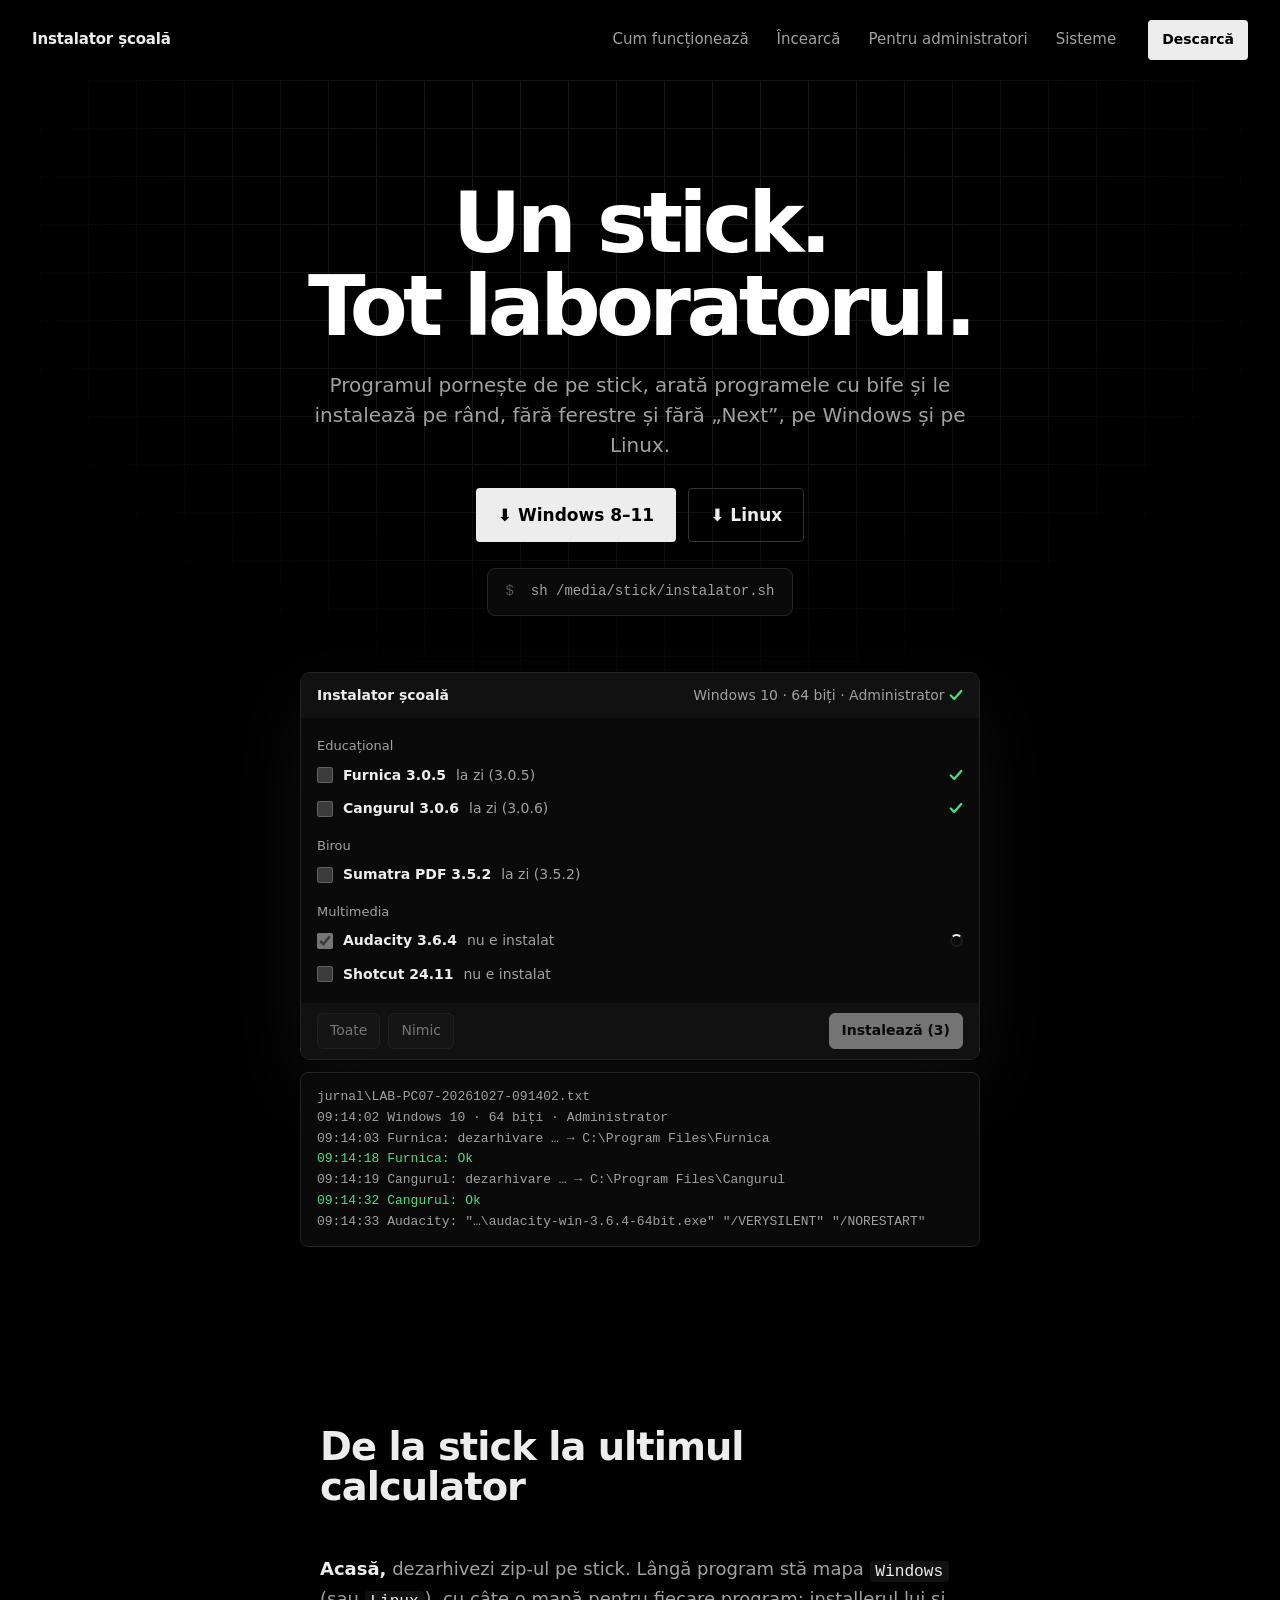
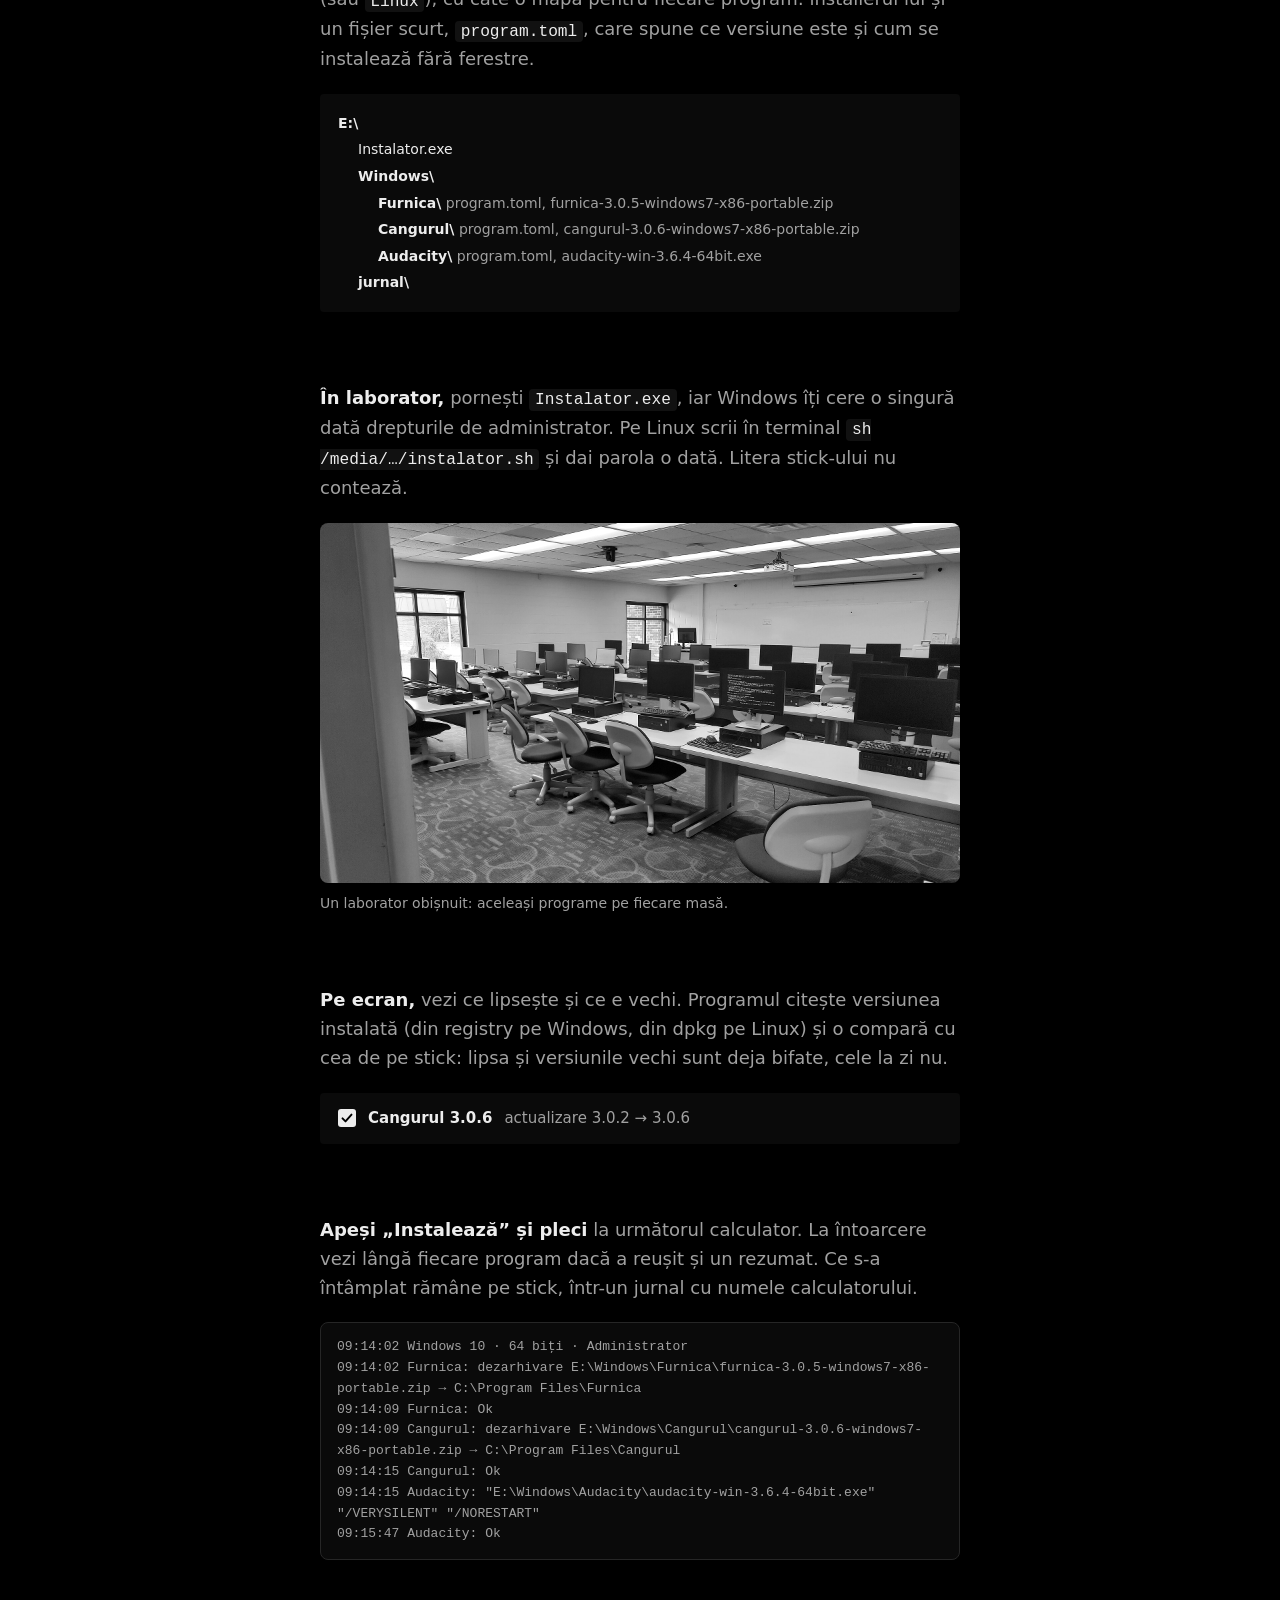
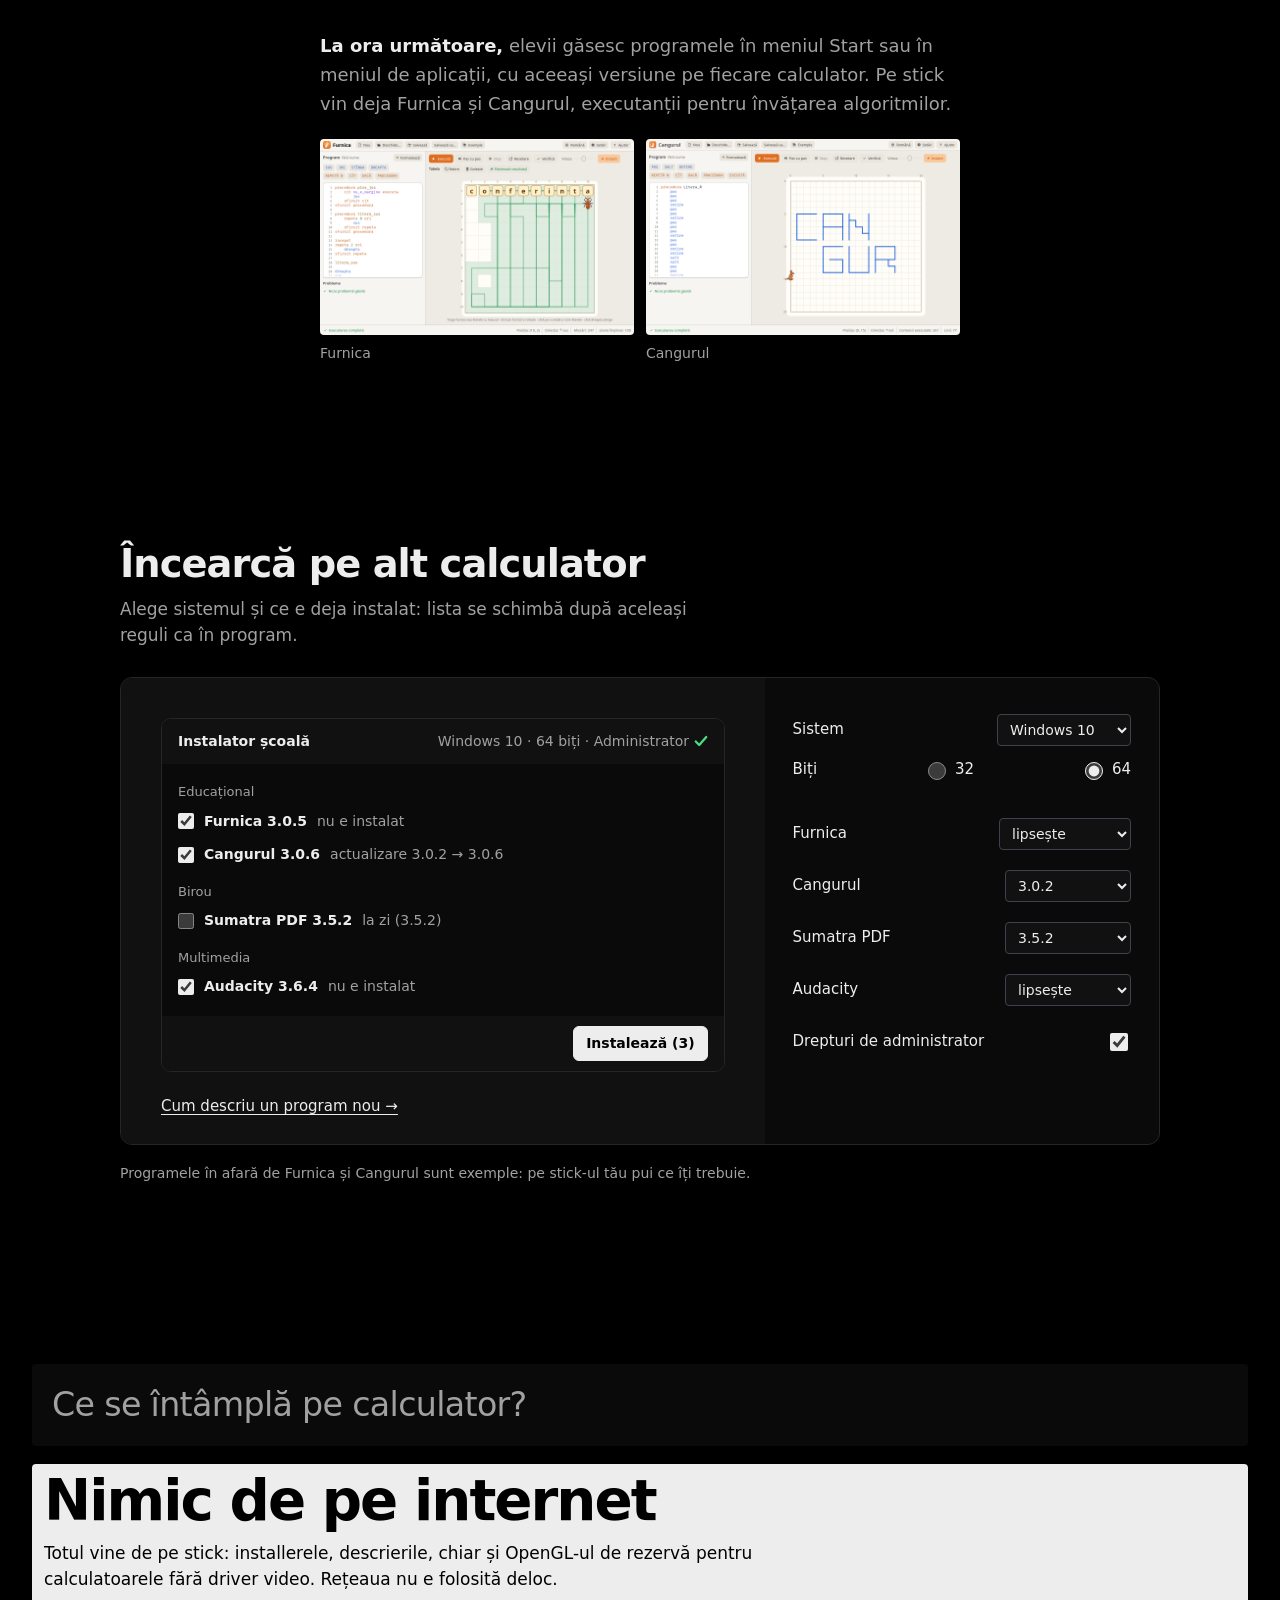
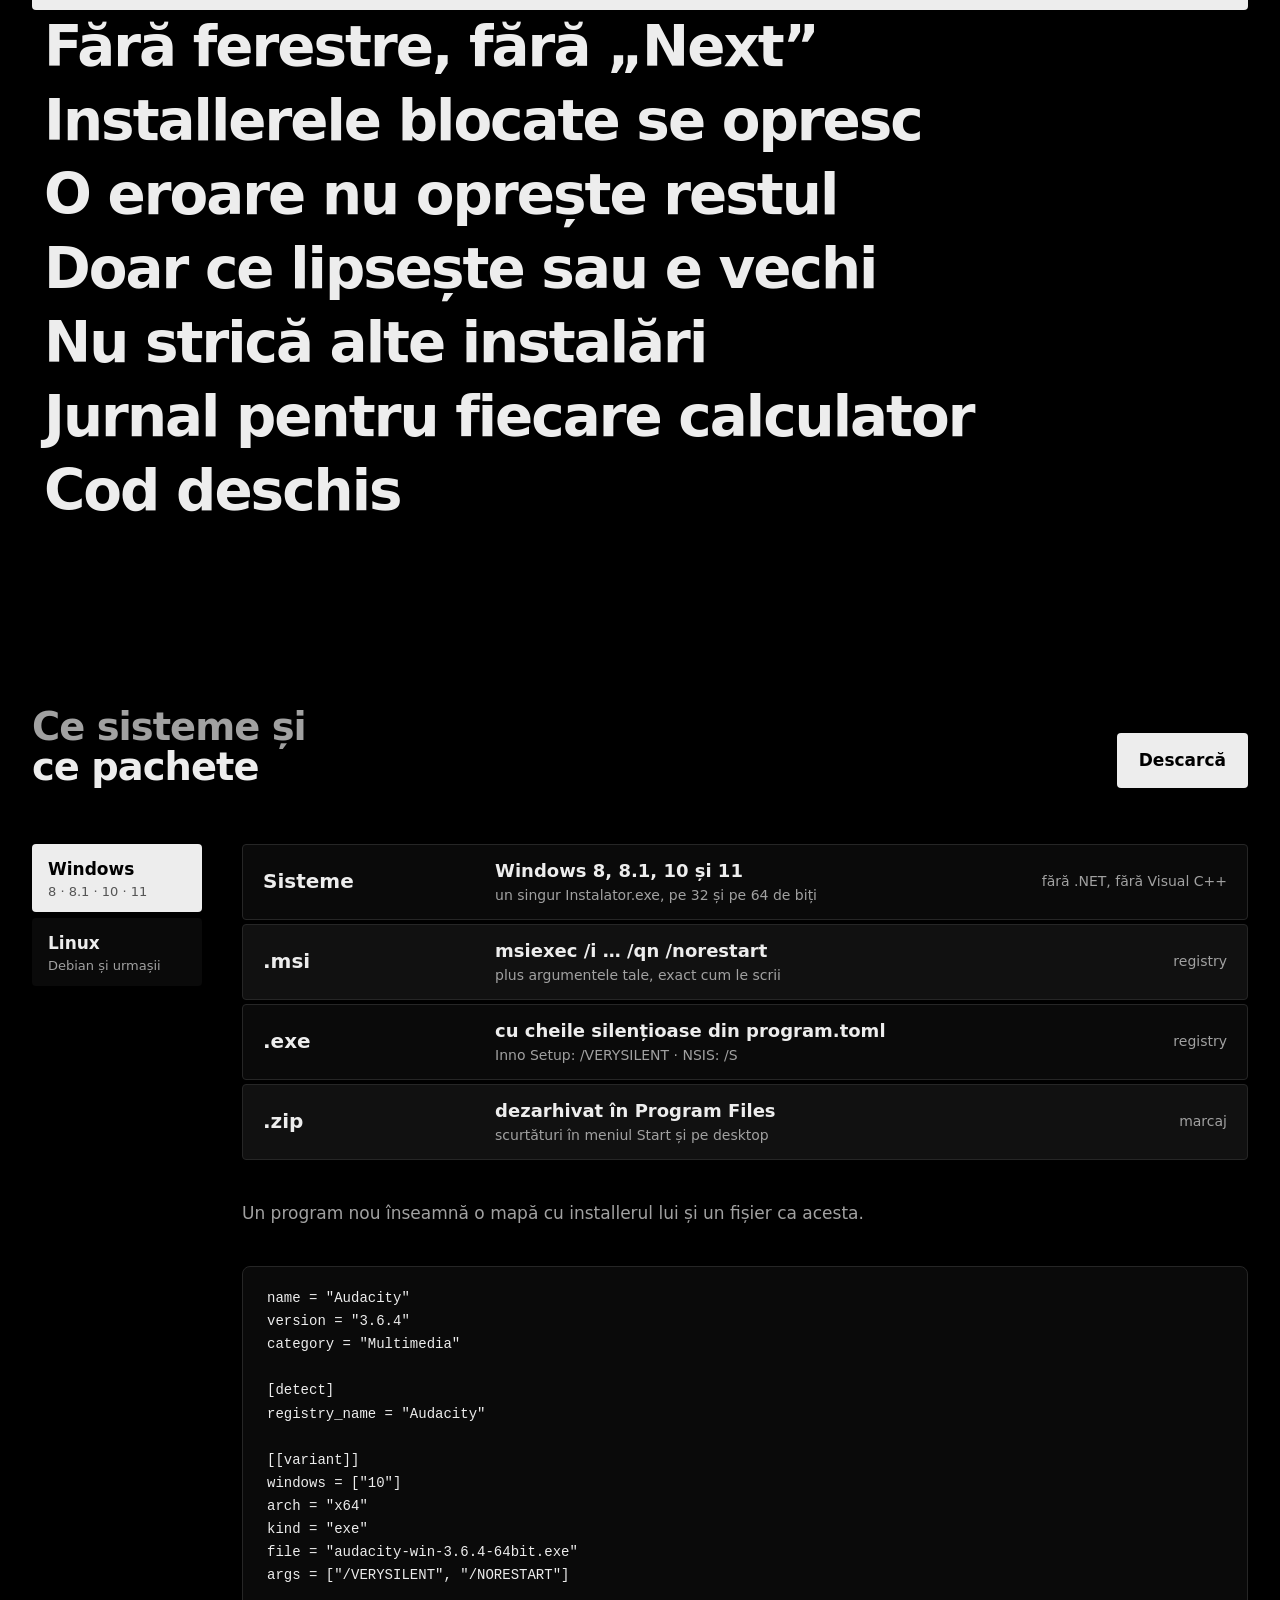
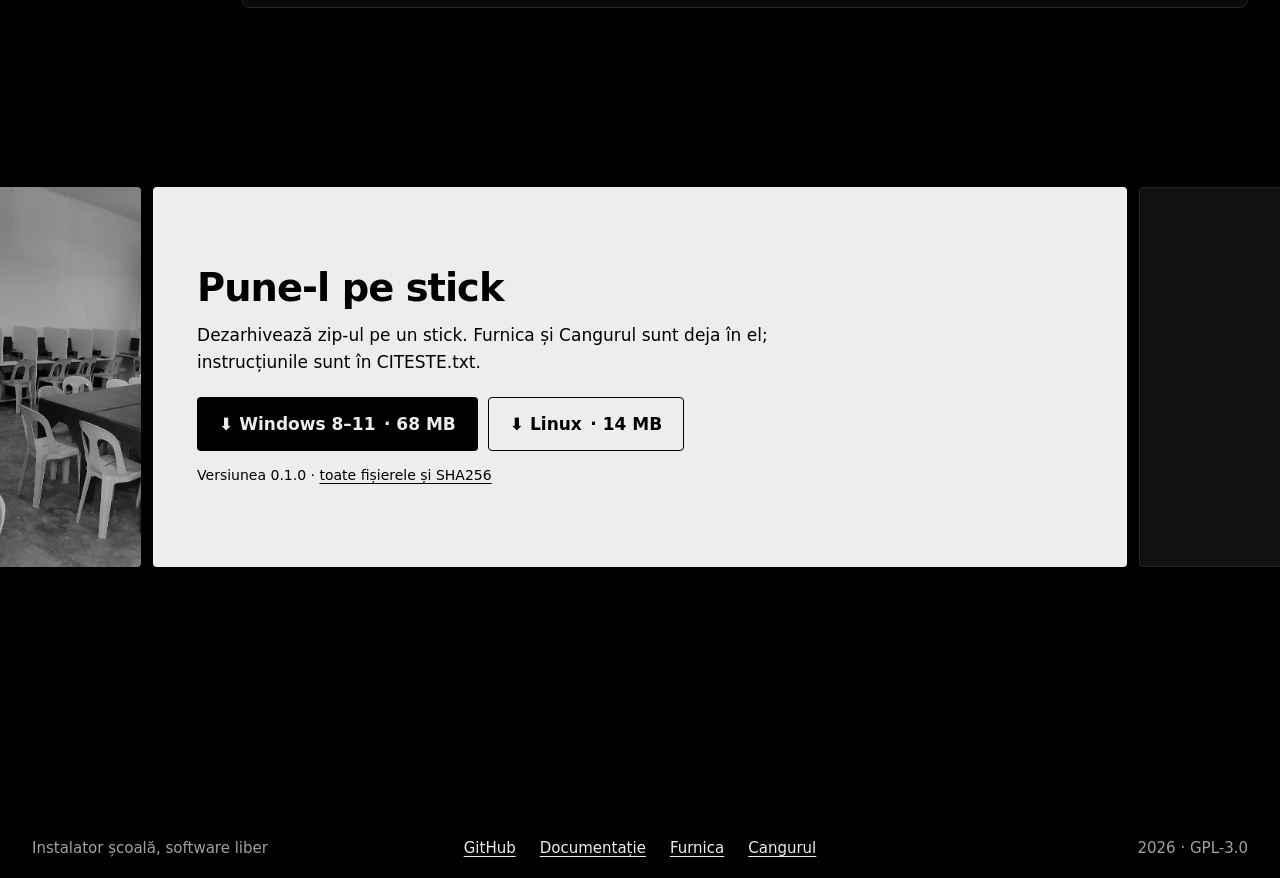
==== commit bd9ddc64: "pagina de prezentare în stil monocrom" ====
--- a/site/index.html
+++ b/site/index.html
@@ -8,7 +8,7 @@
 <meta property="og:title" content="Instalator școală">
 <meta property="og:description" content="Un stick. Tot laboratorul. Instalare fără ferestre pe Windows și Linux.">
 <meta property="og:image" content="assets/laborator.jpg">
-<link rel="preload" href="assets/inter-latin.woff2" as="font" type="font/woff2" crossorigin>
+<link rel="preload" href="assets/geist-latin.woff2" as="font" type="font/woff2" crossorigin>
 <link rel="stylesheet" href="style.css">
 <script defer src="main.js"></script>
 </head>
@@ -28,7 +28,15 @@
 <main>
 
 <section class="hero" aria-labelledby="titlu">
-  <h1 id="titlu" class="hero-title"><span class="hero-a">Un stick.</span> <span class="hero-b">Tot laboratorul.</span></h1>
+  <div class="hero-copy">
+    <h1 id="titlu" class="hero-title">Un stick.<br>Tot laboratorul.</h1>
+    <p class="lead">Programul pornește de pe stick, arată programele cu bife și le instalează pe rând, fără ferestre și fără „Next”, pe Windows și pe Linux.</p>
+    <div class="hero-actions">
+      <a class="button" href="#descarca">⬇ Windows 8–11</a>
+      <a class="button ghost" href="#descarca">⬇ Linux</a>
+    </div>
+    <pre class="cmd"><code><span class="prompt">$</span> sh /media/stick/instalator.sh</code></pre>
+  </div>
 
   <div class="hero-stage">
     <div class="app" data-ui id="hero-app" aria-label="Fereastra Instalatorului, demonstrație">
@@ -54,10 +62,6 @@
 09:14:02 Windows 10 · 64 biți · Administrator</code></pre>
   </div>
 
-  <div class="hero-foot">
-    <p class="lead">Programul pornește de pe stick, arată programele cu bife și le instalează pe rând, fără ferestre și fără „Next”, pe Windows și pe Linux.</p>
-    <a class="button" href="#descarca">Descarcă gratuit</a>
-  </div>
 </section>
 
 <section class="how" id="cum" aria-labelledby="cum-t">
--- a/site/style.css
+++ b/site/style.css
@@ -1,31 +1,32 @@
-/* Instalator școală: pagina de prezentare. Tema „tehnic, întunecat”: grafit și chihlimbar. */
+/* Instalator școală: pagina de prezentare. Tema G: negru și alb, monocrom, grilă fină în antet. */
 
 @font-face {
-  font-family: "Inter";
-  src: url("assets/inter-latin.woff2") format("woff2");
+  font-family: "Geist";
+  src: url("assets/geist-latin.woff2") format("woff2");
   font-weight: 100 900;
   font-display: swap;
   unicode-range: U+0000-00FF, U+0131, U+0152-0153, U+02BB-02BC, U+02C6, U+02DA, U+02DC, U+0304, U+0308, U+0329, U+2000-206F, U+20AC, U+2122, U+2191, U+2193, U+2212, U+2215, U+FEFF, U+FFFD;
 }
 @font-face {
-  font-family: "Inter";
-  src: url("assets/inter-latin-ext.woff2") format("woff2");
+  font-family: "Geist";
+  src: url("assets/geist-latin-ext.woff2") format("woff2");
   font-weight: 100 900;
   font-display: swap;
   unicode-range: U+0100-02BA, U+02BD-02C5, U+02C7-02CC, U+02CE-02D7, U+02DD-02FF, U+0304, U+0308, U+0329, U+1D00-1DBF, U+1E00-1E9F, U+1EF2-1EFF, U+2020, U+20A0-20AB, U+20AD-20C0, U+2113, U+2C60-2C7F, U+A720-A7FF;
 }
 
 :root {
-  --bg: #15171b;
-  --surface: #1d2026;
-  --surface-2: #262a31;
-  --surface-3: #30353e;
-  --ink: #eceef1;
-  --muted: #a9afb8;
-  --accent: #f2a93b;
-  --accent-ink: #1b1406;
-  --ok: #7bd88f;
-  --err: #ff7f70;
+  --bg: #000;
+  --surface: #0a0a0a;
+  --surface-2: #111;
+  --surface-3: #1c1c1c;
+  --line: #262626;
+  --ink: #ededed;
+  --muted: #a1a1a1;
+  --accent: #ededed;
+  --accent-ink: #000;
+  --ok: #4ade80;
+  --err: #f87171;
 
   --t-xl: clamp(34px, 4.4vw, 68px);
   --t-l: clamp(30px, 3vw, 46px);
@@ -46,8 +47,7 @@
   margin: 0;
   background: var(--bg);
   color: var(--ink);
-  font: 400 var(--t-s)/1.55 "Inter", system-ui, sans-serif;
-  font-feature-settings: "cv11", "ss01";
+  font: 400 var(--t-s)/1.55 "Geist", system-ui, sans-serif;
   -webkit-font-smoothing: antialiased;
 }
 img { display: block; max-width: 100%; height: auto; }
@@ -68,13 +68,15 @@
   padding: 14px 22px; border-radius: var(--radius);
   transition: transform .2s var(--ease), background-color .2s;
 }
-.button:hover { background: #ffbc57; transform: translateY(-1px); }
+.button:hover { background: #fff; transform: translateY(-1px); }
 .button:active { transform: translateY(1px); }
 .button.small { font-size: var(--t-xs); padding: 9px 14px; }
-.button.dark { background: var(--accent-ink); color: var(--accent); }
-.button.dark:hover { background: #2a2010; }
-.button.ghost { background: transparent; border: 2px solid var(--accent-ink); padding: 12px 20px; color: var(--accent-ink); }
-.button.ghost:hover { background: rgba(27, 20, 6, .1); }
+.button.dark { background: var(--accent-ink); color: var(--ink); }
+.button.dark:hover { background: #1a1a1a; }
+.button.ghost { background: transparent; border: 1px solid #333; padding: 13px 21px; color: var(--ink); }
+.button.ghost:hover { background: var(--surface-2); }
+.tile.main .button.ghost { border-color: var(--accent-ink); color: var(--accent-ink); }
+.tile.main .button.ghost:hover { background: rgba(0, 0, 0, .06); }
 
 /* Bara de sus */
 .bar {
@@ -87,36 +89,44 @@
 .bar nav a { text-decoration: none; color: var(--muted); transition: color .2s; }
 .bar nav a:hover { color: var(--ink); }
 
-/* Antet: propoziția despicată de fereastra programului. */
+/* Antet: centrat, pe o grilă fină care se stinge spre margini. */
 .hero {
-  display: grid;
-  grid-template-columns: 1fr;
-  align-items: center;
-  padding: clamp(40px, 6vw, 88px) var(--margin) 0;
-}
-/* Titlul ocupă tot rândul; fereastra stă în mijlocul lui, între cele două jumătăți. */
+  position: relative;
+  display: grid; justify-items: center; gap: 56px;
+  padding: clamp(56px, 8vw, 120px) var(--margin) 0;
+  text-align: center;
+  isolation: isolate;
+}
+.hero::before {
+  content: ""; position: absolute; inset: 0 0 30% 0; z-index: -1;
+  background-image: linear-gradient(#161616 1px, transparent 1px), linear-gradient(90deg, #161616 1px, transparent 1px);
+  background-size: 48px 48px; background-position: center top;
+  -webkit-mask-image: radial-gradient(ellipse 70% 80% at 50% 20%, #000 30%, transparent 75%);
+  mask-image: radial-gradient(ellipse 70% 80% at 50% 20%, #000 30%, transparent 75%);
+}
+.hero-copy { display: grid; justify-items: center; gap: 22px; max-width: 900px; }
 .hero-title {
-  grid-area: 1 / 1;
-  display: flex; justify-content: space-between; align-items: center;
-  font-size: clamp(30px, 3.5vw, 58px); font-weight: 700; letter-spacing: -.035em; line-height: 1;
-}
-.hero-a, .hero-b { white-space: nowrap; }
-.hero-stage { grid-area: 1 / 1; justify-self: center; width: min(36vw, 580px); display: grid; gap: 14px; position: relative; }
-.hero-foot { grid-area: 2 / 1; }
-.hero-foot {
-  display: flex; align-items: end; justify-content: space-between; gap: 32px;
-  margin-top: 56px;
-}
-.lead { font-size: var(--t-m); line-height: 1.5; max-width: 34em; }
+  font-size: clamp(44px, 6.6vw, 104px); font-weight: 700; letter-spacing: -.055em; line-height: .98;
+  color: #fff;
+}
+.lead { font-size: var(--t-m); line-height: 1.5; max-width: 34em; color: var(--muted); }
+.hero-actions { display: flex; flex-wrap: wrap; justify-content: center; gap: 12px; margin-top: 6px; }
+.cmd {
+  margin: 4px 0 0; padding: 12px 18px; text-align: left;
+  background: var(--surface); border: 1px solid var(--line); border-radius: 8px;
+  font-size: 14px; color: var(--muted);
+}
+.cmd .prompt { color: #555; margin-right: .6em; user-select: none; }
+.hero-stage { width: min(680px, 100%); display: grid; gap: 12px; text-align: left; }
 
 /* Fragmentele programului (data-ui): aici convențiile interfeței, nu ale paginii. */
 .app {
   background: var(--surface);
-  border: 1px solid #343944;
-  border-radius: 8px;
+  border: 1px solid var(--line);
+  border-radius: 10px;
   font-size: var(--t-xs);
   overflow: hidden;
-  box-shadow: 0 24px 60px rgba(0, 0, 0, .45); /* taste-skill-ignore: fereastra programului plutește (data-ui) */
+  box-shadow: 0 0 0 1px #000, 0 30px 80px rgba(255, 255, 255, .06); /* taste-skill-ignore: fereastra programului plutește (data-ui) */
 }
 .app-titlebar {
   display: flex; justify-content: space-between; gap: 12px;
@@ -154,14 +164,14 @@
 .app-summary { margin-left: auto; color: var(--muted); }
 .app-btn {
   font: inherit; color: var(--ink); background: var(--surface-3);
-  border: 1px solid #424854; border-radius: 4px; padding: 6px 12px; cursor: pointer;
+  border: 1px solid #333; border-radius: 6px; padding: 6px 12px; cursor: pointer;
   transition: background-color .15s, transform .1s;
 }
-.app-btn:hover { background: #3a404b; }
+.app-btn:hover { background: #262626; }
 .app-btn:active { transform: scale(.97); }
 .app-btn[disabled] { opacity: .45; cursor: default; }
 .app-primary { background: var(--accent); color: var(--accent-ink); border-color: var(--accent); font-weight: 650; }
-.app-primary:hover { background: #ffbc57; }
+.app-primary:hover { background: #fff; }
 
 /* Bifa și crucea programului, desenate (fonturile paginii nu le au pe toate). */
 .ic {
@@ -175,7 +185,7 @@
 
 .journal {
   margin: 0; padding: 14px 16px; min-height: 7.4em;
-  background: #0f1013; border-radius: var(--radius);
+  background: var(--surface); border: 1px solid var(--line); border-radius: 8px;
   font-size: 13px; line-height: 1.6; color: var(--muted);
   white-space: pre-wrap; overflow-wrap: anywhere;
 }
@@ -184,7 +194,7 @@
 
 /* Cum funcționează: o singură coloană de citit. */
 .how { margin-top: var(--gap-section); padding: 0 var(--margin); }
-.how .col { max-width: 600px; margin-left: 30%; }
+.how .col { max-width: 640px; margin: 0 auto; }
 .how h2, .try h2, .sys-head h2, .cta h2 { font-size: var(--t-l); font-weight: 700; letter-spacing: -.025em; line-height: 1.05; }
 .how h2 { margin-bottom: 48px; }
 .stage + .stage { margin-top: 72px; }
@@ -199,7 +209,7 @@
 .tree .in2 { padding-left: 40px; }
 .tree span { color: var(--muted); }
 .photo { margin: 0; }
-.photo img { width: 100%; aspect-ratio: 16 / 9; object-fit: cover; border-radius: var(--radius); }
+.photo img { width: 100%; aspect-ratio: 16 / 9; object-fit: cover; border-radius: 8px; filter: grayscale(1) contrast(1.05); }
 .photo figcaption { margin-top: 10px; font-size: var(--t-xs); color: var(--muted); }
 .rowpiece {
   display: flex; align-items: center; gap: 12px;
@@ -221,9 +231,9 @@
   position: relative;
   max-width: 1040px; margin: 0 auto;
   display: grid; grid-template-columns: 62fr 38fr;
-  background: var(--surface); border-radius: 12px; overflow: hidden;
-}
-.panel-demo { padding: 40px 40px 72px; background: #23262d; }
+  background: var(--surface); border: 1px solid var(--line); border-radius: 12px; overflow: hidden;
+}
+.panel-demo { padding: 40px 40px 72px; background: var(--surface-2); }
 .panel-demo .app { box-shadow: none; }
 .panel-controls { padding: 28px 28px 72px; display: grid; align-content: start; gap: 4px; }
 .ctl {
@@ -239,7 +249,7 @@
   border: 1px solid #3d424c; border-radius: 4px; padding: 6px 8px; min-width: 9em; /* taste-skill-ignore: control al programului (data-ui) */
 }
 .ctl input { accent-color: var(--accent); width: 18px; height: 18px; }
-.panel-link { position: absolute; left: 40px; bottom: 26px; font-size: 15px; color: var(--accent); }
+.panel-link { position: absolute; left: 40px; bottom: 26px; font-size: 15px; color: var(--ink); }
 .try-note { max-width: 1040px; margin: 18px auto 0; font-size: var(--t-xs); color: var(--muted); }
 
 /* Pentru administratori: lista de garanții ca un meniu de comenzi mărit. */
@@ -274,7 +284,7 @@
 .tabs button span { font-size: 13px; color: var(--muted); }
 .tabs button:hover { background: var(--surface-2); }
 .tabs button[aria-selected="true"] { background: var(--ink); color: var(--bg); }
-.tabs button[aria-selected="true"] span { color: #4b5058; }
+.tabs button[aria-selected="true"] span { color: #555; }
 .bands { display: grid; gap: 4px; }
 .band {
   display: grid; grid-template-columns: 22% 1fr auto; align-items: center; gap: 20px;
@@ -282,6 +292,7 @@
   background: var(--surface);
 }
 .band:nth-child(even) { background: var(--surface-2); }
+.band { border: 1px solid var(--line); }
 .b-k { font-size: var(--t-m); font-weight: 700; }
 .b-t { font-size: 18px; font-weight: 550; display: grid; }
 .b-t small { font-size: var(--t-xs); font-weight: 400; color: var(--muted); }
@@ -289,7 +300,7 @@
 .toml { display: grid; grid-template-columns: 170px 1fr; gap: 40px; margin-top: 40px; }
 .toml p { grid-column: 2; color: var(--muted); }
 .toml pre {
-  grid-column: 2; margin: 0; padding: 20px 24px; background: #0f1013; border-radius: var(--radius);
+  grid-column: 2; margin: 0; padding: 20px 24px; background: var(--surface); border: 1px solid var(--line); border-radius: 8px;
   font-size: 14px; line-height: 1.65; color: var(--ink); overflow-x: auto;
 }
 
@@ -301,7 +312,7 @@
 }
 .tile { height: 380px; border-radius: var(--radius); overflow: hidden; }
 .tile.side img { width: 100%; height: 100%; object-fit: cover; }
-.tile.flat { background: var(--surface-2); }
+.tile.flat { background: var(--surface-2); border: 1px solid var(--line); }
 .tile.main {
   background: var(--accent); color: var(--accent-ink);
   padding: 44px; display: flex; flex-direction: column; justify-content: center; gap: 14px;
@@ -325,13 +336,12 @@
 .js .reveal > * { opacity: 0; transform: translateY(24px); transition: opacity .7s var(--ease), transform .7s var(--ease); }
 .js .reveal > :nth-child(2) { transition-delay: .08s; }
 .js .reveal.in > * { opacity: 1; transform: none; }
-.js .hero-stage, .js .hero-foot { animation: rise .7s var(--ease) both; }
+.js .hero-copy, .js .hero-stage { animation: rise .7s var(--ease) both; }
 .js .hero-stage { animation-delay: .08s; }
-.js .hero-foot { animation-delay: .16s; }
 @keyframes rise { from { opacity: 0; transform: translateY(20px); } }
 .photo img { transition: transform 1.2s var(--ease); }
 .photo:hover img { transform: scale(1.02); }
-.tile.side img { animation: drift 24s ease-in-out infinite alternate; }
+.tile.side img { animation: drift 24s ease-in-out infinite alternate; filter: grayscale(1) contrast(1.05); }
 @keyframes drift { to { transform: scale(1.08) translateX(-2%); } }
 
 @media (prefers-reduced-motion: reduce) {
@@ -342,11 +352,6 @@
 
 /* Tabletă */
 @media (max-width: 1080px) {
-  .hero { row-gap: 24px; }
-  .hero-title { grid-area: 1 / 1; display: grid; font-size: clamp(36px, 7vw, 56px); gap: .1em; }
-  .hero-b { justify-self: end; }
-  .hero-stage { grid-area: 2 / 1; width: 100%; max-width: 640px; }
-  .hero-foot { grid-area: 3 / 1; }
   .how .col { margin-left: auto; margin-right: auto; }
   .panel { grid-template-columns: 1fr; }
   .cta { margin-left: 0; margin-right: 0; grid-template-columns: 1fr 1fr; }
@@ -361,9 +366,11 @@
   .bar { gap: 16px; padding: 16px var(--margin); }
   .bar nav { display: none; }
   .bar .button { margin-left: auto; }
-  .hero-title { font-size: 9.5vw; }
-  .hero-foot { flex-direction: column; align-items: start; margin-top: 8px; }
+  .hero { gap: 40px; }
+  .hero-title { font-size: 12vw; }
   .lead { font-size: 17px; }
+  .hero-actions .button { flex: 1 1 100%; justify-content: center; }
+  .cmd { font-size: 12.5px; max-width: 100%; overflow-x: auto; }
   .app-sys { display: none; }
   .app-row { flex-wrap: wrap; row-gap: 0; }
   .app-row .st { flex-basis: 100%; padding-left: 26px; }
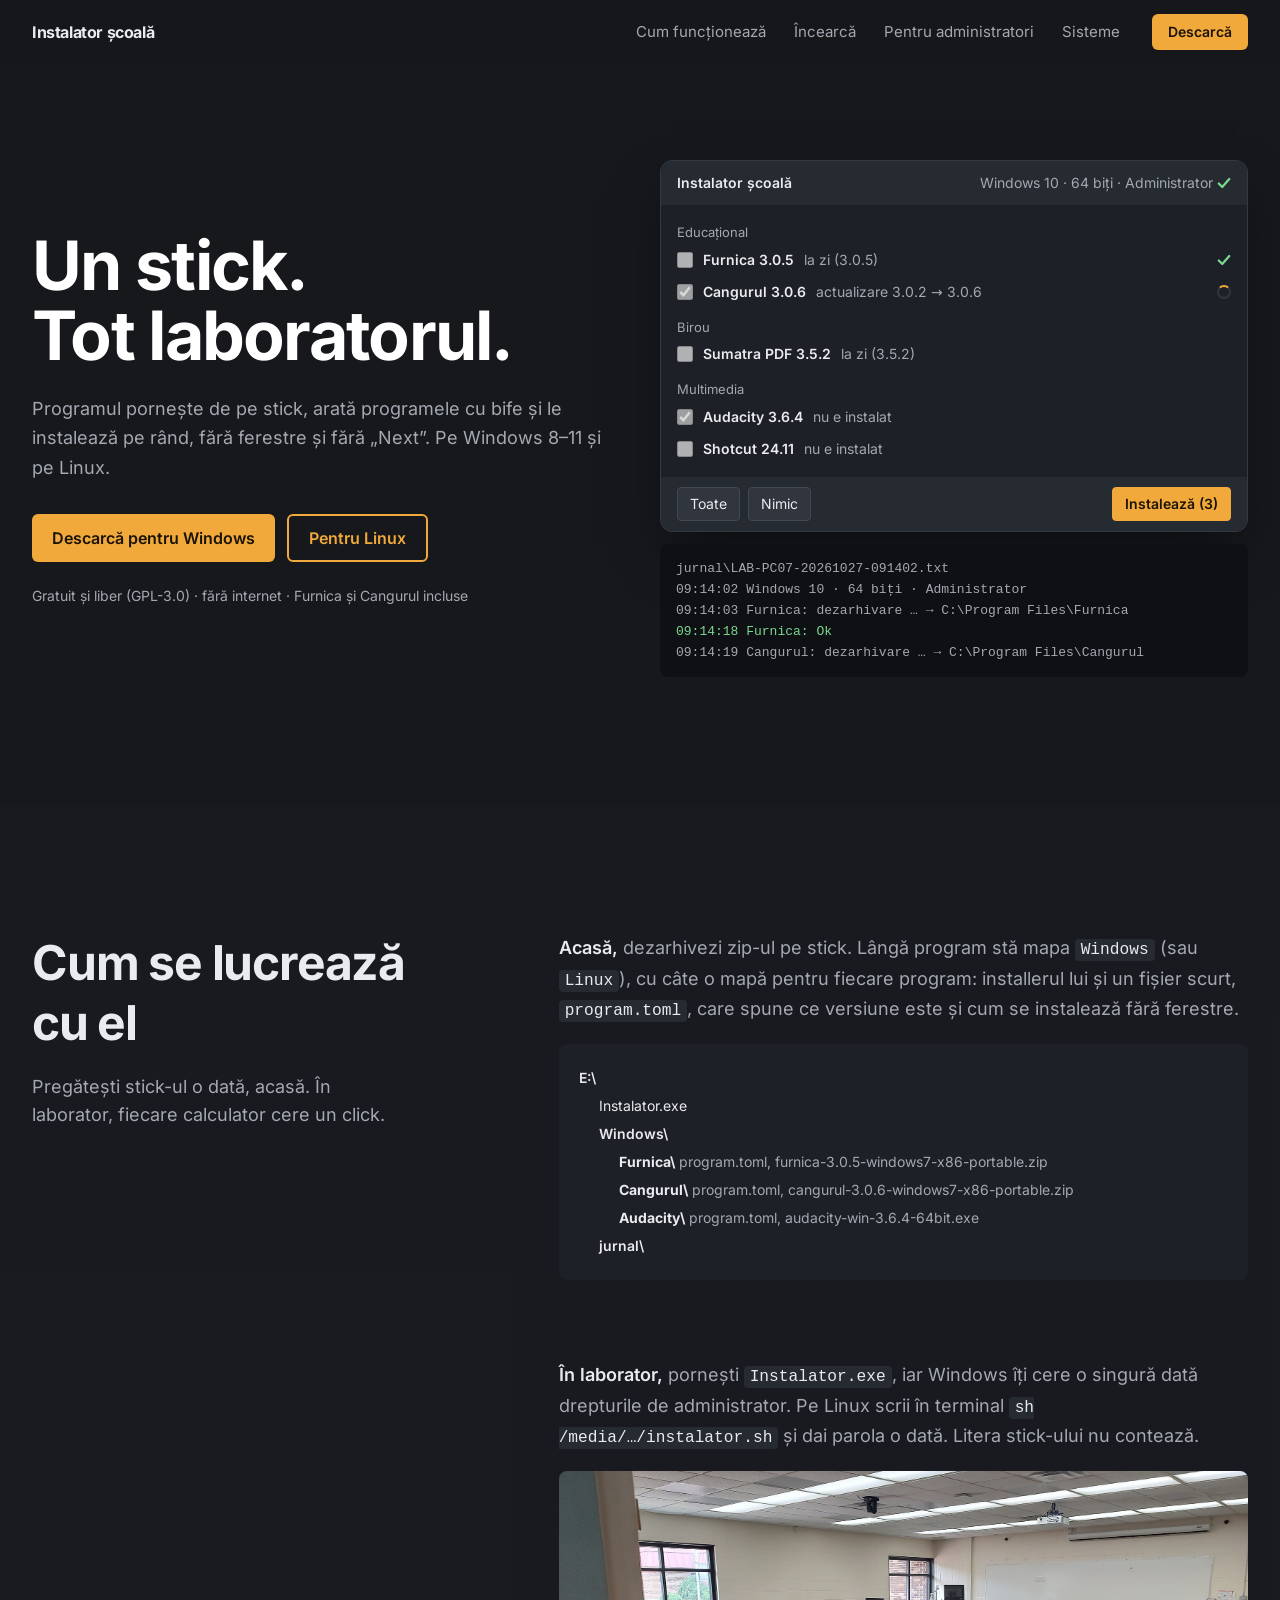
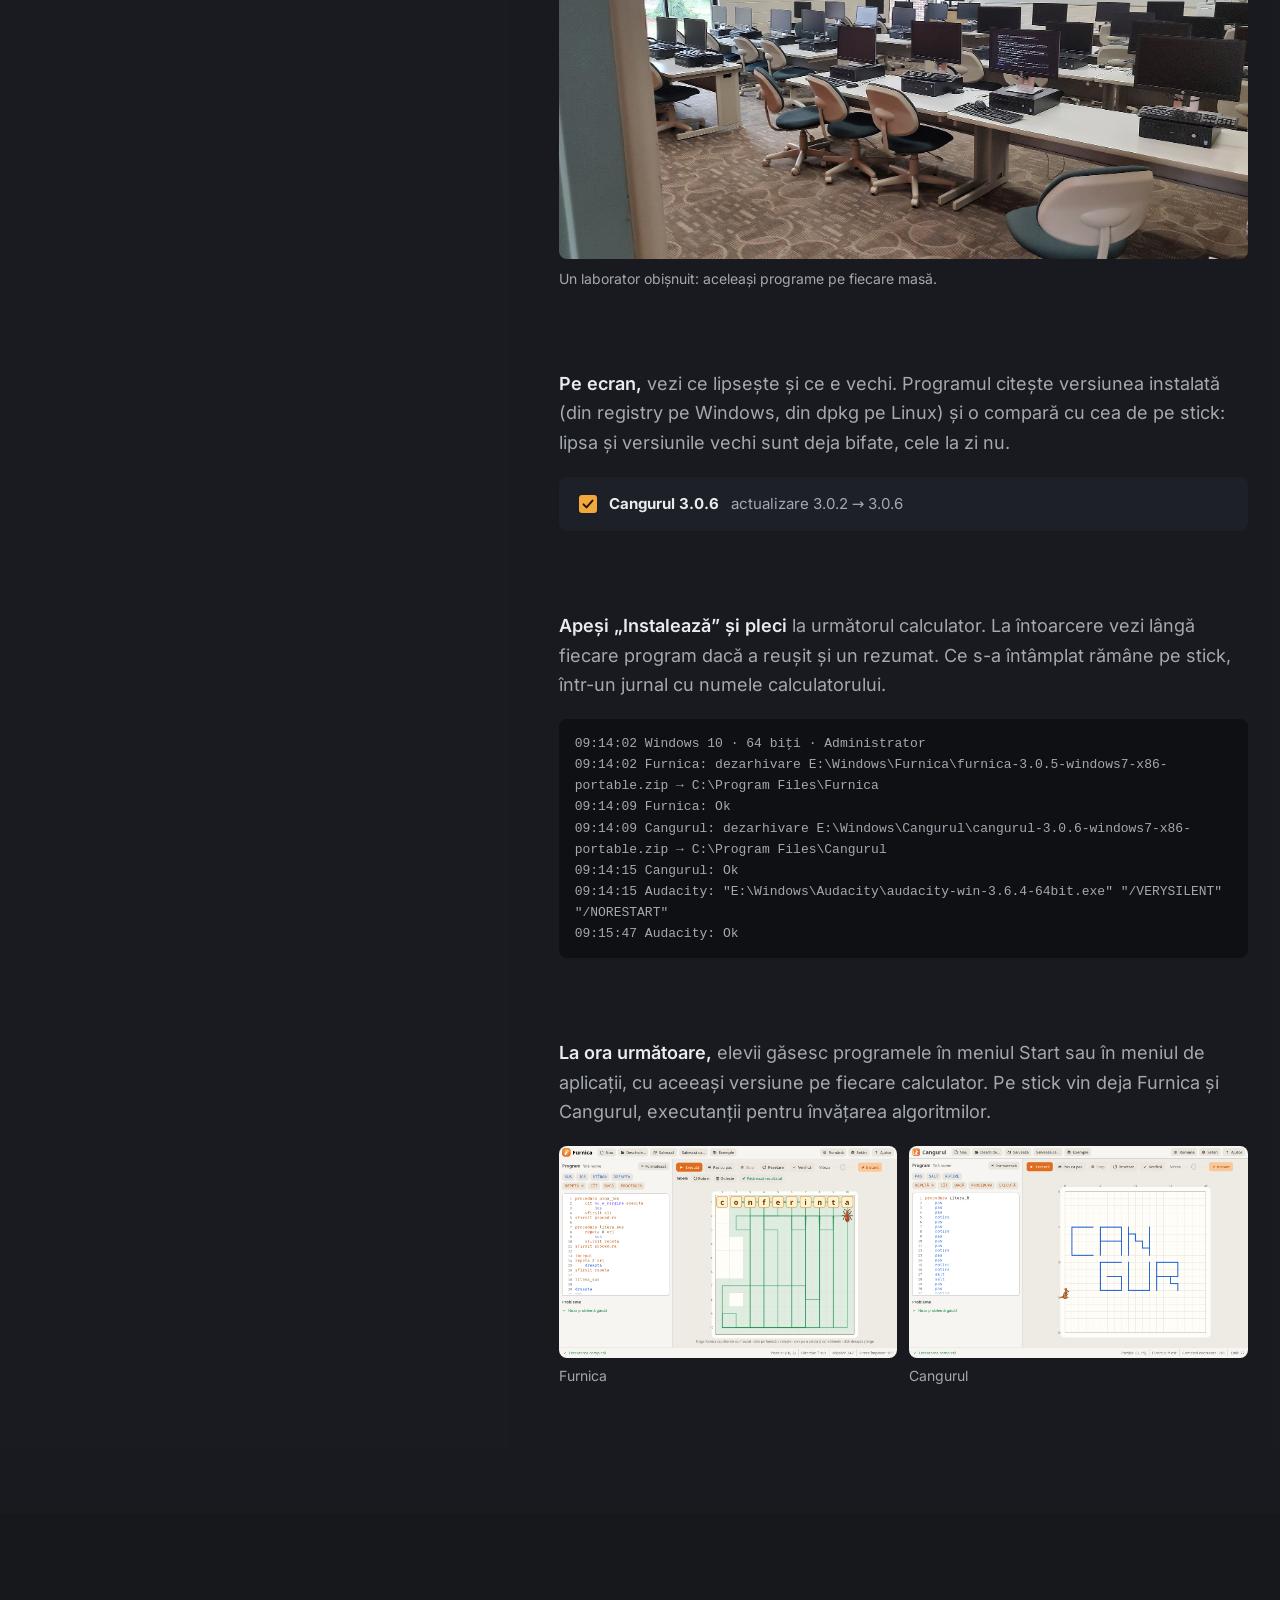
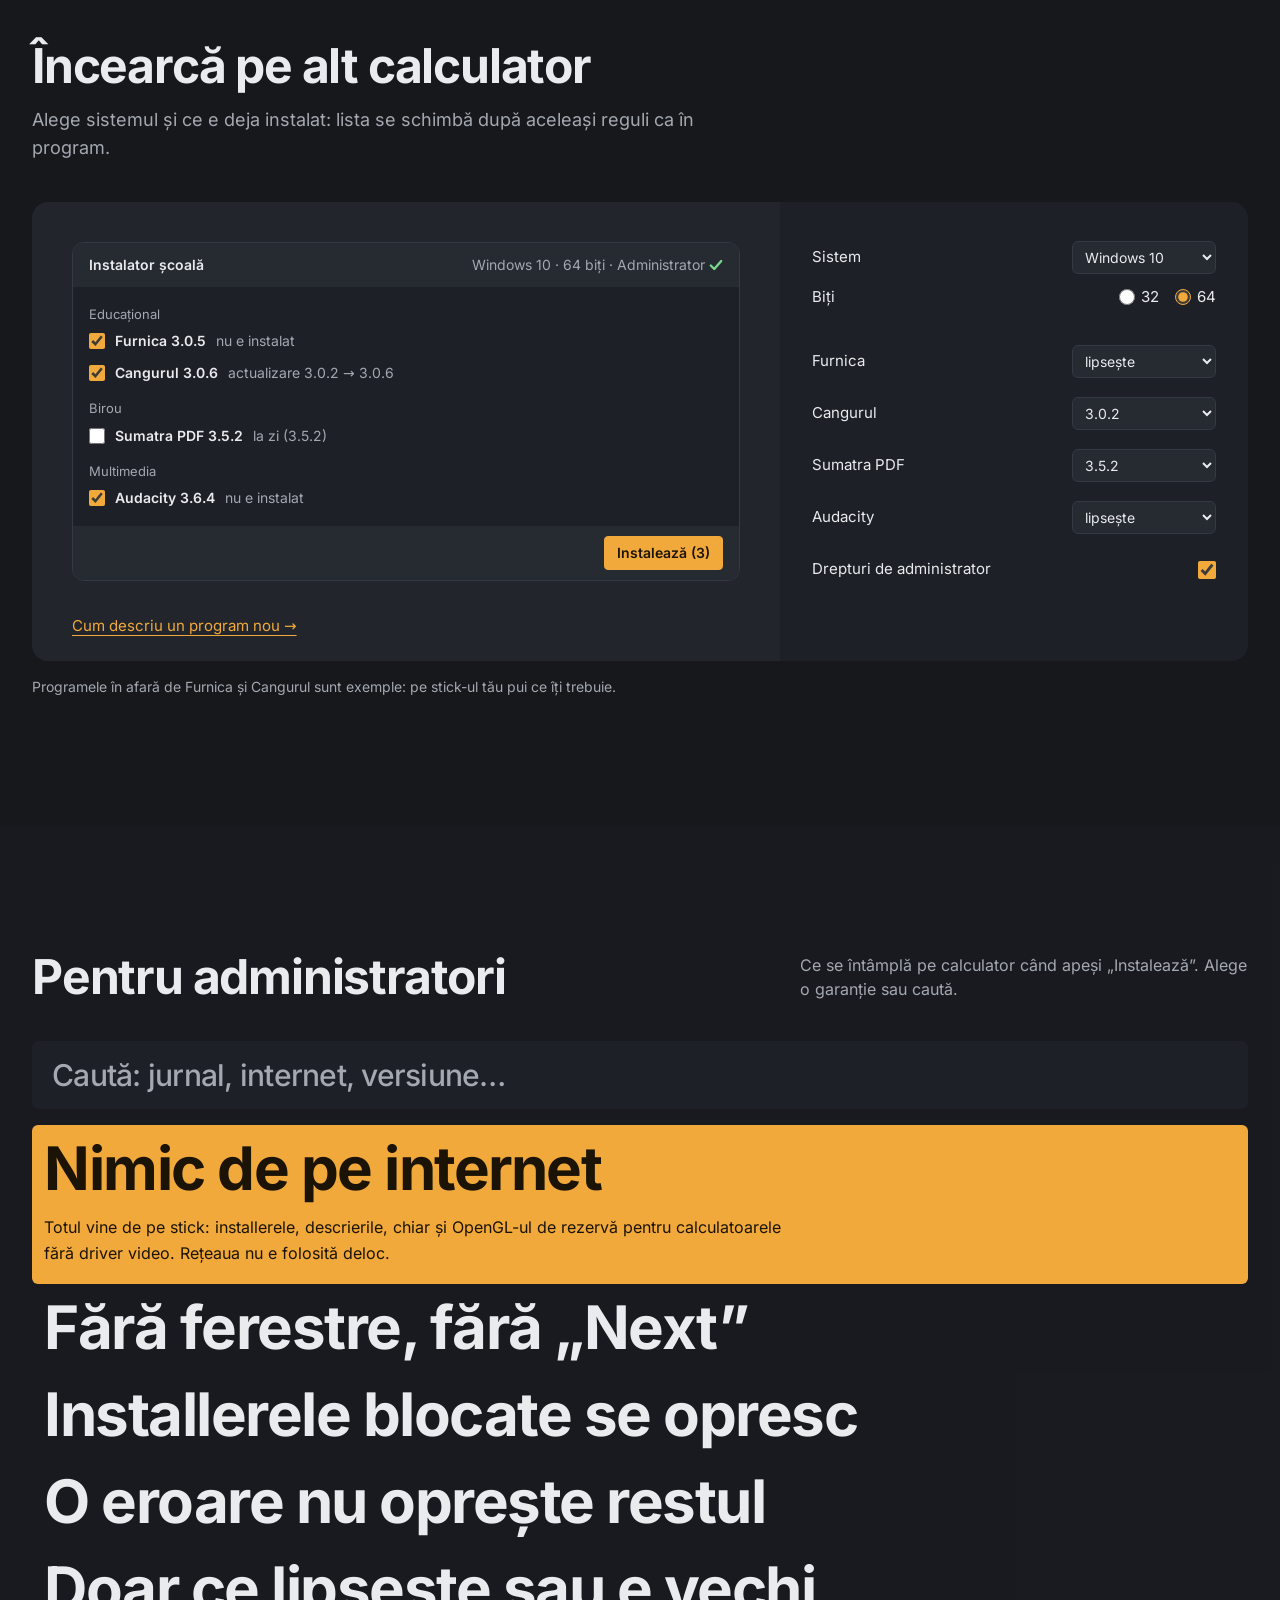
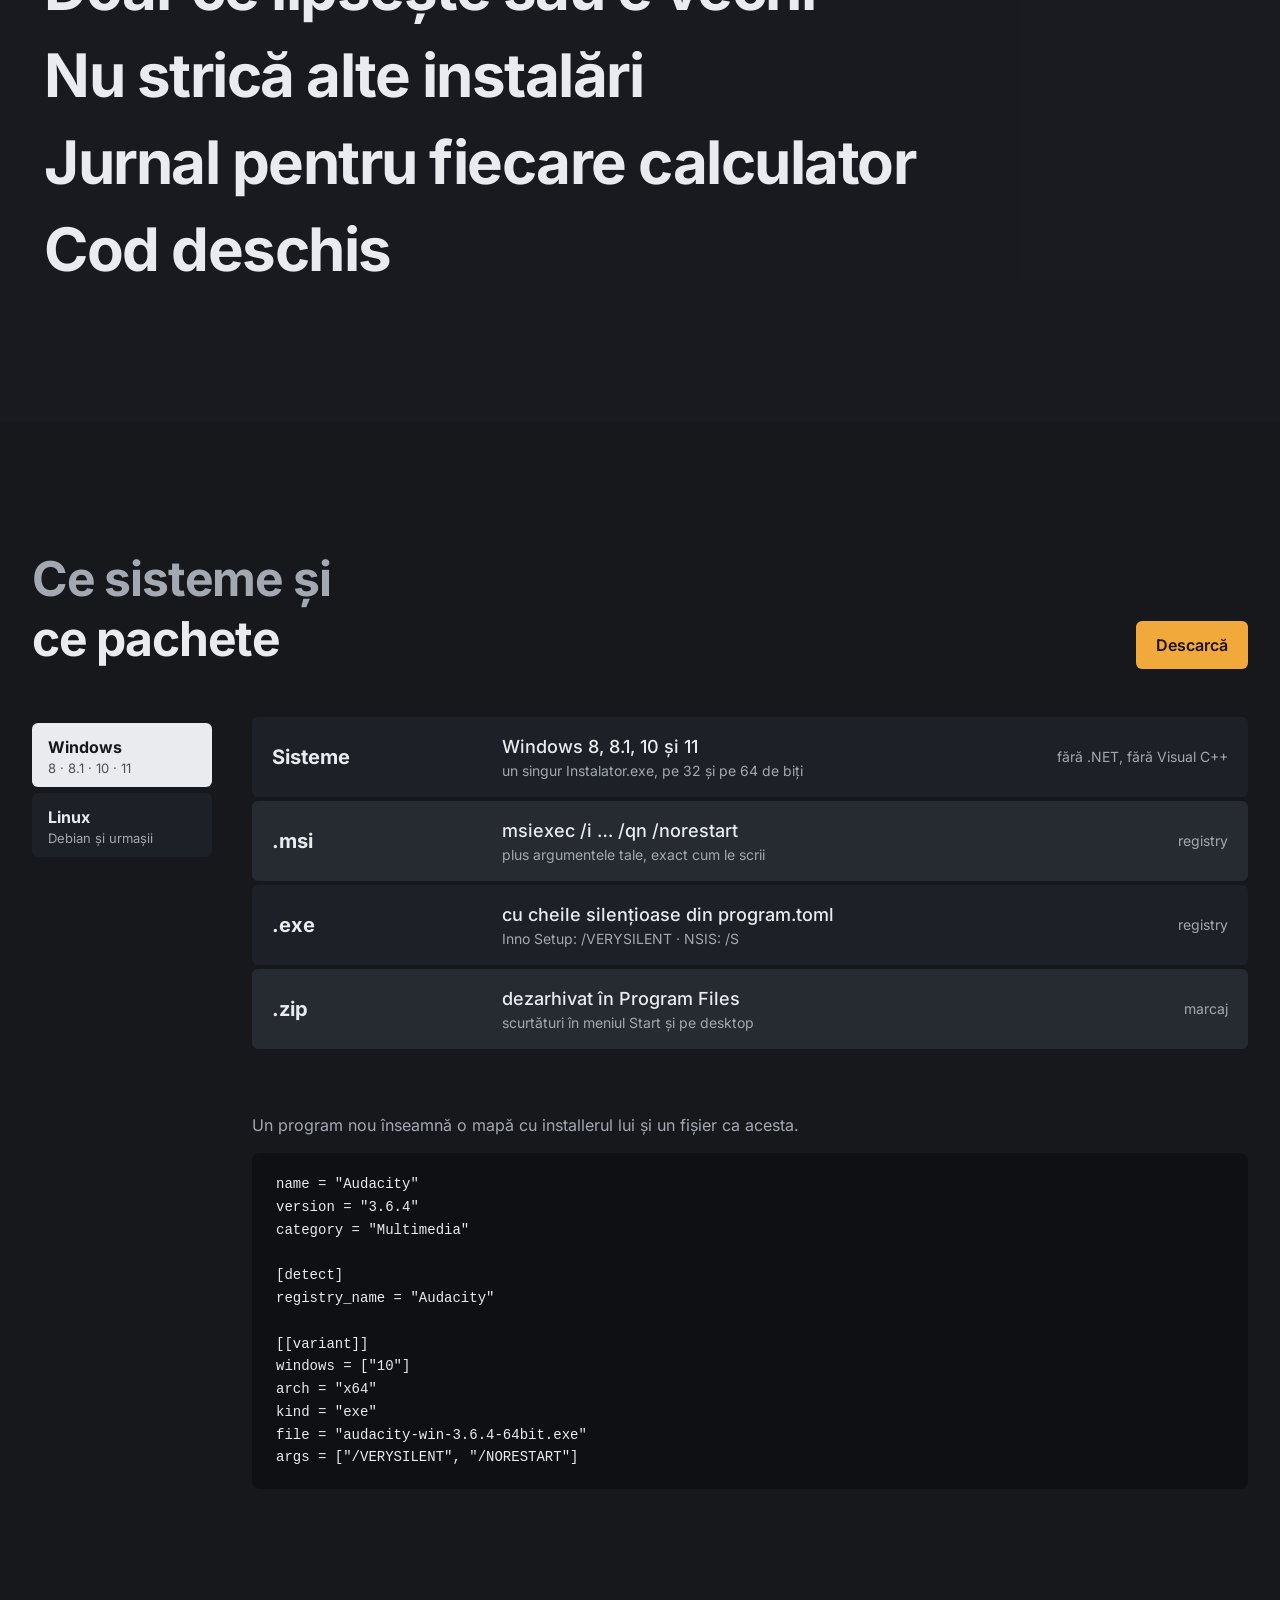
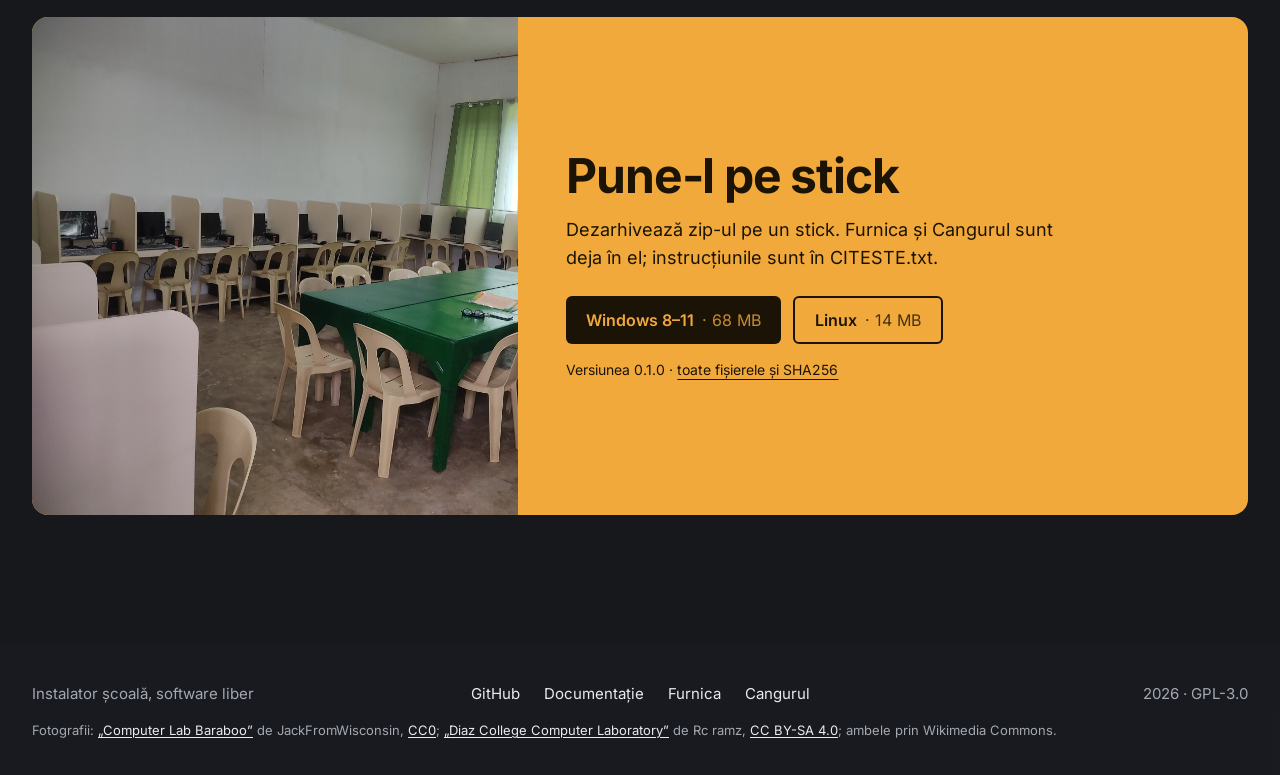
==== commit 25a2ce8a: "pagina de prezentare cu Tailwind, în containere, tema grafit și chihlimbar" ====
--- a/site/index.html
+++ b/site/index.html
@@ -8,39 +8,42 @@
 <meta property="og:title" content="Instalator școală">
 <meta property="og:description" content="Un stick. Tot laboratorul. Instalare fără ferestre pe Windows și Linux.">
 <meta property="og:image" content="assets/laborator.jpg">
-<link rel="preload" href="assets/geist-latin.woff2" as="font" type="font/woff2" crossorigin>
+<link rel="preload" href="assets/inter-latin.woff2" as="font" type="font/woff2" crossorigin>
 <link rel="stylesheet" href="style.css">
 <script defer src="main.js"></script>
 </head>
 <body>
 
-<header class="bar">
-  <a class="wordmark" href="#">Instalator școală</a>
-  <nav aria-label="Secțiuni">
-    <a href="#cum">Cum funcționează</a>
-    <a href="#incearca">Încearcă</a>
-    <a href="#garantii">Pentru administratori</a>
-    <a href="#sisteme">Sisteme</a>
-  </nav>
-  <a class="button small" href="#descarca">Descarcă</a>
+<header class="sticky top-0 z-20 bg-ground/95">
+  <div class="container-page flex h-16 items-center gap-8">
+    <a class="font-bold tracking-tight" href="#">Instalator școală</a>
+    <nav class="ml-auto hidden gap-7 text-[15px] text-muted md:flex" aria-label="Secțiuni">
+      <a class="transition-colors hover:text-ink" href="#cum">Cum funcționează</a>
+      <a class="transition-colors hover:text-ink" href="#incearca">Încearcă</a>
+      <a class="transition-colors hover:text-ink" href="#garantii">Pentru administratori</a>
+      <a class="transition-colors hover:text-ink" href="#sisteme">Sisteme</a>
+    </nav>
+    <a class="btn ml-auto px-4 py-2 text-sm md:ml-0" href="#descarca">Descarcă</a>
+  </div>
 </header>
 
 <main>
 
-<section class="hero" aria-labelledby="titlu">
-  <div class="hero-copy">
-    <h1 id="titlu" class="hero-title">Un stick.<br>Tot laboratorul.</h1>
-    <p class="lead">Programul pornește de pe stick, arată programele cu bife și le instalează pe rând, fără ferestre și fără „Next”, pe Windows și pe Linux.</p>
-    <div class="hero-actions">
-      <a class="button" href="#descarca">⬇ Windows 8–11</a>
-      <a class="button ghost" href="#descarca">⬇ Linux</a>
-    </div>
-    <pre class="cmd"><code><span class="prompt">$</span> sh /media/stick/instalator.sh</code></pre>
-  </div>
-
-  <div class="hero-stage">
+<!-- Antet: textul la stânga, fereastra programului lucrând la dreapta. -->
+<section class="container-page grid items-center gap-12 pt-14 pb-24 lg:grid-cols-12 lg:gap-10 lg:pt-24 lg:pb-32" aria-labelledby="titlu">
+  <div class="animate-rise lg:col-span-6">
+    <h1 id="titlu" class="text-5xl leading-[1.02] font-bold tracking-tight text-white sm:text-6xl xl:text-[4.25rem]">Un stick.<br>Tot laboratorul.</h1>
+    <p class="mt-6 max-w-xl text-lg leading-relaxed text-muted">Programul pornește de pe stick, arată programele cu bife și le instalează pe rând, fără ferestre și fără „Next”. Pe Windows 8–11 și pe Linux.</p>
+    <div class="mt-8 flex flex-wrap gap-3">
+      <a class="btn" href="#descarca">Descarcă pentru Windows</a>
+      <a class="btn-outline" href="#descarca">Pentru Linux</a>
+    </div>
+    <p class="mt-6 text-sm text-muted">Gratuit și liber (GPL-3.0) · fără internet · Furnica și Cangurul incluse</p>
+  </div>
+
+  <div class="grid animate-rise gap-3 [animation-delay:.1s] lg:col-span-6">
     <div class="app" data-ui id="hero-app" aria-label="Fereastra Instalatorului, demonstrație">
-      <div class="app-titlebar"><span>Instalator școală</span><span class="app-sys">Windows 10 · 64 biți · Administrator <i class="ic ok" role="img" aria-label="reușit"></i></span></div>
+      <div class="app-titlebar"><span>Instalator școală</span><span class="app-sys">Windows 10 · 64 biți · Administrator <i class="ic ok" role="img" aria-label="da"></i></span></div>
       <div class="app-list">
         <div class="app-cat">Educațional</div>
         <label class="app-row"><input type="checkbox" checked data-name="Furnica"> <b>Furnica 3.0.5</b> <span class="st">nu e instalat</span> <span class="res"></span></label>
@@ -61,153 +64,173 @@
     <pre class="journal" id="hero-journal" aria-label="Jurnalul de pe stick"><code>jurnal\LAB-PC07-20261027-091402.txt
 09:14:02 Windows 10 · 64 biți · Administrator</code></pre>
   </div>
-
-</section>
-
-<section class="how" id="cum" aria-labelledby="cum-t">
-  <div class="col">
-    <h2 id="cum-t">De la stick la ultimul calculator</h2>
-
-    <div class="stage reveal">
-      <p><b>Acasă,</b> dezarhivezi zip-ul pe stick. Lângă program stă mapa <code>Windows</code> (sau <code>Linux</code>), cu câte o mapă pentru fiecare program: installerul lui și un fișier scurt, <code>program.toml</code>, care spune ce versiune este și cum se instalează fără ferestre.</p>
-      <div class="tree" data-ui>
-        <div><b>E:\</b></div>
-        <div class="in">Instalator.exe</div>
-        <div class="in"><b>Windows\</b></div>
-        <div class="in2"><b>Furnica\</b> <span>program.toml, furnica-3.0.5-windows7-x86-portable.zip</span></div>
-        <div class="in2"><b>Cangurul\</b> <span>program.toml, cangurul-3.0.6-windows7-x86-portable.zip</span></div>
-        <div class="in2"><b>Audacity\</b> <span>program.toml, audacity-win-3.6.4-64bit.exe</span></div>
-        <div class="in"><b>jurnal\</b></div>
-      </div>
-    </div>
-
-    <div class="stage reveal">
-      <p><b>În laborator,</b> pornești <code>Instalator.exe</code>, iar Windows îți cere o singură dată drepturile de administrator. Pe Linux scrii în terminal <code>sh /media/…/instalator.sh</code> și dai parola o dată. Litera stick-ului nu contează.</p>
-      <figure class="photo">
-        <img src="assets/laborator.jpg" width="1920" height="1440" alt="Un laborator de informatică cu rânduri de calculatoare și scaune goale" loading="lazy">
-        <figcaption>Un laborator obișnuit: aceleași programe pe fiecare masă.</figcaption>
-      </figure>
-    </div>
-
-    <div class="stage reveal">
-      <p><b>Pe ecran,</b> vezi ce lipsește și ce e vechi. Programul citește versiunea instalată (din registry pe Windows, din dpkg pe Linux) și o compară cu cea de pe stick: lipsa și versiunile vechi sunt deja bifate, cele la zi nu.</p>
-      <div class="rowpiece" data-ui>
-        <span class="box on"><i class="ic" aria-hidden="true"></i></span> <b>Cangurul 3.0.6</b> <span class="st">actualizare 3.0.2 → 3.0.6</span>
-      </div>
-    </div>
-
-    <div class="stage reveal">
-      <p><b>Apeși „Instalează” și pleci</b> la următorul calculator. La întoarcere vezi lângă fiecare program dacă a reușit și un rezumat. Ce s-a întâmplat rămâne pe stick, într-un jurnal cu numele calculatorului.</p>
-<pre class="journal static"><code>09:14:02 Windows 10 · 64 biți · Administrator
+</section>
+
+<!-- Cum funcționează: titlul în stânga, pașii în dreapta. -->
+<section id="cum" class="bg-panel/40 py-24 lg:py-32" aria-labelledby="cum-t">
+  <div class="container-page grid gap-12 lg:grid-cols-12">
+    <div class="lg:col-span-4">
+      <div>
+        <h2 id="cum-t" class="text-4xl leading-tight font-bold tracking-tight lg:text-5xl">Cum se lucrează cu el</h2>
+        <p class="mt-5 max-w-sm text-lg text-muted">Pregătești stick-ul o dată, acasă. În laborator, fiecare calculator cere un click.</p>
+      </div>
+    </div>
+
+    <div class="grid gap-20 lg:col-span-7 lg:col-start-6">
+      <div class="reveal grid gap-5">
+        <p class="text-lg leading-relaxed text-muted"><b class="font-semibold text-ink">Acasă,</b> dezarhivezi zip-ul pe stick. Lângă program stă mapa <code class="rounded bg-panel-2 px-1.5 py-0.5 font-mono text-[.9em] text-ink">Windows</code> (sau <code class="rounded bg-panel-2 px-1.5 py-0.5 font-mono text-[.9em] text-ink">Linux</code>), cu câte o mapă pentru fiecare program: installerul lui și un fișier scurt, <code class="rounded bg-panel-2 px-1.5 py-0.5 font-mono text-[.9em] text-ink">program.toml</code>, care spune ce versiune este și cum se instalează fără ferestre.</p>
+        <div class="rounded-lg bg-panel p-5 text-sm leading-loose" data-ui>
+          <div class="font-semibold">E:\</div>
+          <div class="pl-5">Instalator.exe</div>
+          <div class="pl-5 font-semibold">Windows\</div>
+          <div class="pl-10"><b>Furnica\</b> <span class="block text-muted sm:inline">program.toml, furnica-3.0.5-windows7-x86-portable.zip</span></div>
+          <div class="pl-10"><b>Cangurul\</b> <span class="block text-muted sm:inline">program.toml, cangurul-3.0.6-windows7-x86-portable.zip</span></div>
+          <div class="pl-10"><b>Audacity\</b> <span class="block text-muted sm:inline">program.toml, audacity-win-3.6.4-64bit.exe</span></div>
+          <div class="pl-5 font-semibold">jurnal\</div>
+        </div>
+      </div>
+
+      <div class="reveal grid gap-5">
+        <p class="text-lg leading-relaxed text-muted"><b class="font-semibold text-ink">În laborator,</b> pornești <code class="rounded bg-panel-2 px-1.5 py-0.5 font-mono text-[.9em] text-ink">Instalator.exe</code>, iar Windows îți cere o singură dată drepturile de administrator. Pe Linux scrii în terminal <code class="rounded bg-panel-2 px-1.5 py-0.5 font-mono text-[.9em] text-ink">sh /media/…/instalator.sh</code> și dai parola o dată. Litera stick-ului nu contează.</p>
+        <figure>
+          <img class="aspect-video w-full rounded-lg object-cover" src="assets/laborator.jpg" width="1920" height="1440" alt="Un laborator de informatică cu rânduri de calculatoare și scaune goale" loading="lazy">
+          <figcaption class="mt-2.5 text-sm text-muted">Un laborator obișnuit: aceleași programe pe fiecare masă.</figcaption>
+        </figure>
+      </div>
+
+      <div class="reveal grid gap-5">
+        <p class="text-lg leading-relaxed text-muted"><b class="font-semibold text-ink">Pe ecran,</b> vezi ce lipsește și ce e vechi. Programul citește versiunea instalată (din registry pe Windows, din dpkg pe Linux) și o compară cu cea de pe stick: lipsa și versiunile vechi sunt deja bifate, cele la zi nu.</p>
+        <div class="flex flex-wrap items-center gap-3 rounded-lg bg-panel px-5 py-4 text-[15px]" data-ui>
+          <span class="grid size-[18px] place-items-center rounded-[3px] bg-amber text-amber-ink"><i class="ic text-xs" aria-hidden="true"></i></span>
+          <b>Cangurul 3.0.6</b> <span class="text-muted">actualizare 3.0.2 → 3.0.6</span>
+        </div>
+      </div>
+
+      <div class="reveal grid gap-5">
+        <p class="text-lg leading-relaxed text-muted"><b class="font-semibold text-ink">Apeși „Instalează” și pleci</b> la următorul calculator. La întoarcere vezi lângă fiecare program dacă a reușit și un rezumat. Ce s-a întâmplat rămâne pe stick, într-un jurnal cu numele calculatorului.</p>
+<pre class="journal min-h-0"><code>09:14:02 Windows 10 · 64 biți · Administrator
 09:14:02 Furnica: dezarhivare E:\Windows\Furnica\furnica-3.0.5-windows7-x86-portable.zip → C:\Program Files\Furnica
 09:14:09 Furnica: Ok
 09:14:09 Cangurul: dezarhivare E:\Windows\Cangurul\cangurul-3.0.6-windows7-x86-portable.zip → C:\Program Files\Cangurul
 09:14:15 Cangurul: Ok
 09:14:15 Audacity: "E:\Windows\Audacity\audacity-win-3.6.4-64bit.exe" "/VERYSILENT" "/NORESTART"
 09:15:47 Audacity: Ok</code></pre>
-    </div>
-
-    <div class="stage reveal">
-      <p><b>La ora următoare,</b> elevii găsesc programele în meniul Start sau în meniul de aplicații, cu aceeași versiune pe fiecare calculator. Pe stick vin deja Furnica și Cangurul, executanții pentru învățarea algoritmilor.</p>
-      <div class="pair">
-        <figure><img src="assets/furnica.png" width="1280" height="800" alt="Furnica: programul cu tabela de litere și editorul de comenzi" loading="lazy"><figcaption>Furnica</figcaption></figure>
-        <figure><img src="assets/cangurul.png" width="1280" height="800" alt="Cangurul: programul cu câmpul pe care cangurul desenează linii" loading="lazy"><figcaption>Cangurul</figcaption></figure>
-      </div>
-    </div>
-  </div>
-</section>
-
-<section class="try" id="incearca" aria-labelledby="incearca-t">
-  <div class="try-head">
-    <h2 id="incearca-t">Încearcă pe alt calculator</h2>
-    <p>Alege sistemul și ce e deja instalat: lista se schimbă după aceleași reguli ca în program.</p>
-  </div>
-  <div class="panel" id="sim">
-    <div class="panel-demo">
-      <div class="app" data-ui>
-        <div class="app-titlebar"><span>Instalator școală</span><span class="app-sys" id="sim-sys">Windows 10 · 64 biți · Administrator <i class="ic ok" role="img" aria-label="reușit"></i></span></div>
-        <div class="app-list" id="sim-list"></div>
-        <div class="app-foot"><span class="app-summary"></span><span class="app-btn app-primary" id="sim-count">Instalează (0)</span></div>
-      </div>
-    </div>
-    <form class="panel-controls" data-ui id="sim-form" aria-label="Calculatorul simulat">
-      <label class="ctl"><span>Sistem</span>
-        <select name="os">
-          <option value="win8">Windows 8.1</option>
-          <option value="win10" selected>Windows 10</option>
-          <option value="win11">Windows 11</option>
-          <option value="ubuntu">Ubuntu 24.04</option>
-          <option value="mint">Linux Mint 22</option>
-          <option value="antix">antiX 23</option>
-        </select>
-      </label>
-      <fieldset class="ctl"><legend>Biți</legend>
-        <label><input type="radio" name="arch" value="x86"> 32</label>
-        <label><input type="radio" name="arch" value="x64" checked> 64</label>
-      </fieldset>
-      <label class="ctl"><span>Furnica</span>
-        <select name="Furnica"><option value="">lipsește</option><option value="3.0.2">3.0.2</option><option value="3.0.5">3.0.5</option><option value="msi">pusă din .msi</option></select>
-      </label>
-      <label class="ctl"><span>Cangurul</span>
-        <select name="Cangurul"><option value="">lipsește</option><option value="3.0.2" selected>3.0.2</option><option value="3.0.6">3.0.6</option></select>
-      </label>
-      <label class="ctl"><span>Sumatra PDF</span>
-        <select name="Sumatra PDF"><option value="">lipsește</option><option value="3.4.6">3.4.6</option><option value="3.5.2" selected>3.5.2</option></select>
-      </label>
-      <label class="ctl"><span>Audacity</span>
-        <select name="Audacity"><option value="" selected>lipsește</option><option value="3.6.4">3.6.4</option></select>
-      </label>
-      <label class="ctl"><span>Drepturi de administrator</span>
-        <input type="checkbox" name="admin" checked>
-      </label>
-    </form>
-    <a class="panel-link" href="https://github.com/nazdravan/installer#cum-adaug-un-program">Cum descriu un program nou →</a>
-  </div>
-  <p class="try-note">Programele în afară de Furnica și Cangurul sunt exemple: pe stick-ul tău pui ce îți trebuie.</p>
-</section>
-
-<section class="guarantees" id="garantii" aria-labelledby="garantii-t" data-ui>
-  <h2 id="garantii-t" class="sr">Pentru administratori</h2>
-  <label class="search"><span class="sr">Caută</span><input type="search" id="g-filter" placeholder="Ce se întâmplă pe calculator?" autocomplete="off"></label>
-  <ul class="glist" id="g-list">
-    <li class="sel" tabindex="0"><span class="g-name">Nimic de pe internet</span><span class="g-text">Totul vine de pe stick: installerele, descrierile, chiar și OpenGL-ul de rezervă pentru calculatoarele fără driver video. Rețeaua nu e folosită deloc.</span></li>
-    <li tabindex="0"><span class="g-name">Fără ferestre, fără „Next”</span><span class="g-text">msiexec rulează cu /qn /norestart, installerele .exe cu cheile silențioase din program.toml, apt-get cu -y. Calculatorul nu repornește singur.</span></li>
-    <li tabindex="0"><span class="g-name">Installerele blocate se opresc</span><span class="g-text">Dacă un installer așteaptă totuși un click, după 30 de minute e oprit împreună cu procesele pornite de el, iar coada merge mai departe.</span></li>
-    <li tabindex="0"><span class="g-name">O eroare nu oprește restul</span><span class="g-text">Fiecare program își primește rezultatul, iar o eroare vine cu motivul (codul de ieșire, mesajul lui apt), iar celelalte se instalează în continuare.</span></li>
-    <li tabindex="0"><span class="g-name">Doar ce lipsește sau e vechi</span><span class="g-text">Versiunea instalată se citește din registry (ambele vederi pe 64 de biți), din dpkg sau din marcajul lăsat de instalator, și se compară cu cea de pe stick.</span></li>
-    <li tabindex="0"><span class="g-name">Nu strică alte instalări</span><span class="g-text">Dacă un program a fost pus altfel în aceeași mapă (de exemplu din .msi), instalatorul îl lasă neatins și îți spune să-l dezinstalezi întâi.</span></li>
-    <li tabindex="0"><span class="g-name">Jurnal pentru fiecare calculator</span><span class="g-text">Pe stick rămâne jurnal\NUMECALCULATOR-dată-oră.txt cu sistemul, comenzile rulate și rezultatul fiecăreia. Pe un stick protejat la scriere, instalarea merge fără jurnal.</span></li>
-    <li tabindex="0"><span class="g-name">Cod deschis</span><span class="g-text">Scris în Rust, licență GPL-3.0. Codul, descrierile și build-urile sunt publice pe GitHub, cu sume de control SHA256 pentru fiecare arhivă.</span></li>
-  </ul>
-  <p class="g-empty" hidden>Nimic găsit. Încearcă „jurnal”, „internet” sau „versiune”.</p>
-</section>
-
-<section class="systems" id="sisteme" aria-labelledby="sisteme-t">
-  <div class="sys-head">
-    <h2 id="sisteme-t"><span class="soft">Ce sisteme și</span> ce pachete</h2>
-    <a class="button" href="#descarca">Descarcă</a>
-  </div>
-  <div class="sys-body">
-    <div class="tabs" role="tablist" aria-label="Sistem">
-      <button role="tab" aria-selected="true" aria-controls="t-win" id="tab-win"><b>Windows</b><span>8 · 8.1 · 10 · 11</span></button>
-      <button role="tab" aria-selected="false" aria-controls="t-lin" id="tab-lin"><b>Linux</b><span>Debian și urmașii</span></button>
-    </div>
-    <div class="bands" role="tabpanel" id="t-win" aria-labelledby="tab-win">
-      <div class="band"><b class="b-k">Sisteme</b><span class="b-t">Windows 8, 8.1, 10 și 11<small>un singur Instalator.exe, pe 32 și pe 64 de biți</small></span><span class="b-r">fără .NET, fără Visual C++</span></div>
-      <div class="band"><b class="b-k">.msi</b><span class="b-t">msiexec /i … /qn /norestart<small>plus argumentele tale, exact cum le scrii</small></span><span class="b-r">registry</span></div>
-      <div class="band"><b class="b-k">.exe</b><span class="b-t">cu cheile silențioase din program.toml<small>Inno Setup: /VERYSILENT · NSIS: /S</small></span><span class="b-r">registry</span></div>
-      <div class="band"><b class="b-k">.zip</b><span class="b-t">dezarhivat în Program Files<small>scurtături în meniul Start și pe desktop</small></span><span class="b-r">marcaj</span></div>
-    </div>
-    <div class="bands" role="tabpanel" id="t-lin" aria-labelledby="tab-lin" hidden>
-      <div class="band"><b class="b-k">Sisteme</b><span class="b-t">Ubuntu 22.04+, Linux Mint 21+, Q4OS, antiX<small>64 de biți; pornire cu sh instalator.sh</small></span><span class="b-r">pkexec sau sudo</span></div>
-      <div class="band"><b class="b-k">.deb</b><span class="b-t">apt-get install -y<small>aduce și dependențele, așteaptă dacă apt e ocupat</small></span><span class="b-r">dpkg</span></div>
-      <div class="band"><b class="b-k">AppImage</b><span class="b-t">dezarhivat în /opt<small>fără FUSE, apare în meniul de aplicații</small></span><span class="b-r">marcaj</span></div>
-      <div class="band"><b class="b-k">.rpm</b><span class="b-t">prin alien<small>doar dacă programul nu are deb sau AppImage</small></span><span class="b-r">dpkg</span></div>
-    </div>
-  </div>
-  <div class="toml">
-    <p>Un program nou înseamnă o mapă cu installerul lui și un fișier ca acesta.</p>
-<pre><code>name = "Audacity"
+      </div>
+
+      <div class="reveal grid gap-5">
+        <p class="text-lg leading-relaxed text-muted"><b class="font-semibold text-ink">La ora următoare,</b> elevii găsesc programele în meniul Start sau în meniul de aplicații, cu aceeași versiune pe fiecare calculator. Pe stick vin deja Furnica și Cangurul, executanții pentru învățarea algoritmilor.</p>
+        <div class="grid grid-cols-2 gap-3">
+          <figure><img class="aspect-[16/10] w-full rounded-lg object-cover object-left-top" src="assets/furnica.png" width="1280" height="800" alt="Furnica: programul cu tabela de litere și editorul de comenzi" loading="lazy"><figcaption class="mt-2 text-sm text-muted">Furnica</figcaption></figure>
+          <figure><img class="aspect-[16/10] w-full rounded-lg object-cover object-left-top" src="assets/cangurul.png" width="1280" height="800" alt="Cangurul: programul cu câmpul pe care cangurul desenează linii" loading="lazy"><figcaption class="mt-2 text-sm text-muted">Cangurul</figcaption></figure>
+        </div>
+      </div>
+    </div>
+  </div>
+</section>
+
+<!-- Încearcă: demonstrația și controalele ei. -->
+<section id="incearca" class="py-24 lg:py-32" aria-labelledby="incearca-t">
+  <div class="container-page">
+    <div class="max-w-2xl">
+      <h2 id="incearca-t" class="text-4xl font-bold tracking-tight lg:text-5xl">Încearcă pe alt calculator</h2>
+      <p class="mt-4 text-lg text-muted">Alege sistemul și ce e deja instalat: lista se schimbă după aceleași reguli ca în program.</p>
+    </div>
+    <div class="panel relative mt-10 grid grid-cols-1 overflow-hidden rounded-2xl bg-panel lg:grid-cols-[1.6fr_1fr]">
+      <div class="min-w-0 bg-panel-2/60 p-4 pb-6 sm:p-8 lg:p-10 lg:pb-20">
+        <div class="app shadow-none" data-ui>
+          <div class="app-titlebar"><span>Instalator școală</span><span class="app-sys" id="sim-sys">Windows 10 · 64 biți · Administrator</span></div>
+          <div class="app-list" id="sim-list"></div>
+          <div class="app-foot"><span class="app-summary"></span><span class="app-btn app-primary" id="sim-count">Instalează (0)</span></div>
+        </div>
+      </div>
+      <form class="grid min-w-0 content-start gap-1 p-4 pb-16 text-[15px] sm:p-8" data-ui id="sim-form" aria-label="Calculatorul simulat">
+        <label class="flex min-h-12 items-center justify-between gap-3"><span>Sistem</span>
+          <select name="os" class="min-w-36 rounded-md border border-edge bg-panel-2 px-2 py-1.5 text-sm">
+            <option value="win8">Windows 8.1</option>
+            <option value="win10" selected>Windows 10</option>
+            <option value="win11">Windows 11</option>
+            <option value="ubuntu">Ubuntu 24.04</option>
+            <option value="mint">Linux Mint 22</option>
+            <option value="antix">antiX 23</option>
+          </select>
+        </label>
+        <fieldset class="flex min-h-12 items-center justify-between gap-3">
+          <legend class="float-left">Biți</legend>
+          <span class="flex gap-4"><label class="flex items-center gap-1.5"><input class="size-4 accent-amber" type="radio" name="arch" value="x86"> 32</label><label class="flex items-center gap-1.5"><input class="size-4 accent-amber" type="radio" name="arch" value="x64" checked> 64</label></span>
+        </fieldset>
+        <label class="flex min-h-12 items-center justify-between gap-3"><span>Furnica</span>
+          <select name="Furnica" class="min-w-36 rounded-md border border-edge bg-panel-2 px-2 py-1.5 text-sm"><option value="">lipsește</option><option value="3.0.2">3.0.2</option><option value="3.0.5">3.0.5</option><option value="msi">pusă din .msi</option></select>
+        </label>
+        <label class="flex min-h-12 items-center justify-between gap-3"><span>Cangurul</span>
+          <select name="Cangurul" class="min-w-36 rounded-md border border-edge bg-panel-2 px-2 py-1.5 text-sm"><option value="">lipsește</option><option value="3.0.2" selected>3.0.2</option><option value="3.0.6">3.0.6</option></select>
+        </label>
+        <label class="flex min-h-12 items-center justify-between gap-3"><span>Sumatra PDF</span>
+          <select name="Sumatra PDF" class="min-w-36 rounded-md border border-edge bg-panel-2 px-2 py-1.5 text-sm"><option value="">lipsește</option><option value="3.4.6">3.4.6</option><option value="3.5.2" selected>3.5.2</option></select>
+        </label>
+        <label class="flex min-h-12 items-center justify-between gap-3"><span>Audacity</span>
+          <select name="Audacity" class="min-w-36 rounded-md border border-edge bg-panel-2 px-2 py-1.5 text-sm"><option value="" selected>lipsește</option><option value="3.6.4">3.6.4</option></select>
+        </label>
+        <label class="flex min-h-12 items-center justify-between gap-3"><span>Drepturi de administrator</span>
+          <input class="size-[18px] accent-amber" type="checkbox" name="admin" checked>
+        </label>
+      </form>
+      <a class="absolute bottom-6 left-4 text-[15px] text-amber underline underline-offset-4 sm:left-8 lg:left-10" href="https://github.com/nazdravan/installer#cum-adaug-un-program">Cum descriu un program nou →</a>
+    </div>
+    <p class="mt-4 text-sm text-muted">Programele în afară de Furnica și Cangurul sunt exemple: pe stick-ul tău pui ce îți trebuie.</p>
+  </div>
+</section>
+
+<!-- Pentru administratori: garanțiile ca un meniu de comenzi mărit. -->
+<section id="garantii" class="bg-panel/40 py-24 lg:py-32" aria-labelledby="garantii-t" data-ui>
+  <div class="container-page">
+    <div class="flex flex-wrap items-end justify-between gap-6">
+      <h2 id="garantii-t" class="text-4xl font-bold tracking-tight lg:text-5xl">Pentru administratori</h2>
+      <p class="max-w-md text-muted">Ce se întâmplă pe calculator când apeși „Instalează”. Alege o garanție sau caută.</p>
+    </div>
+    <label class="mt-10 block"><span class="sr-only">Caută</span>
+      <input type="search" id="g-filter" placeholder="Caută: jurnal, internet, versiune…" autocomplete="off" class="w-full rounded-md bg-panel px-5 py-4 text-xl font-medium tracking-tight placeholder:text-muted lg:text-3xl">
+    </label>
+    <ul class="glist mt-4" id="g-list">
+      <li class="sel" tabindex="0"><span class="block text-3xl leading-tight font-bold tracking-tight sm:text-5xl lg:text-6xl">Nimic de pe internet</span><span class="g-text">Totul vine de pe stick: installerele, descrierile, chiar și OpenGL-ul de rezervă pentru calculatoarele fără driver video. Rețeaua nu e folosită deloc.</span></li>
+      <li tabindex="0"><span class="block text-3xl leading-tight font-bold tracking-tight sm:text-5xl lg:text-6xl">Fără ferestre, fără „Next”</span><span class="g-text">msiexec rulează cu /qn /norestart, installerele .exe cu cheile silențioase din program.toml, apt-get cu -y. Calculatorul nu repornește singur.</span></li>
+      <li tabindex="0"><span class="block text-3xl leading-tight font-bold tracking-tight sm:text-5xl lg:text-6xl">Installerele blocate se opresc</span><span class="g-text">Dacă un installer așteaptă totuși un click, după 30 de minute e oprit împreună cu procesele pornite de el, iar coada merge mai departe.</span></li>
+      <li tabindex="0"><span class="block text-3xl leading-tight font-bold tracking-tight sm:text-5xl lg:text-6xl">O eroare nu oprește restul</span><span class="g-text">Fiecare program își primește rezultatul, iar o eroare vine cu motivul (codul de ieșire, mesajul lui apt); celelalte se instalează în continuare.</span></li>
+      <li tabindex="0"><span class="block text-3xl leading-tight font-bold tracking-tight sm:text-5xl lg:text-6xl">Doar ce lipsește sau e vechi</span><span class="g-text">Versiunea instalată se citește din registry (ambele vederi pe 64 de biți), din dpkg sau din marcajul lăsat de instalator, și se compară cu cea de pe stick.</span></li>
+      <li tabindex="0"><span class="block text-3xl leading-tight font-bold tracking-tight sm:text-5xl lg:text-6xl">Nu strică alte instalări</span><span class="g-text">Dacă un program a fost pus altfel în aceeași mapă (de exemplu din .msi), instalatorul îl lasă neatins și îți spune să-l dezinstalezi întâi.</span></li>
+      <li tabindex="0"><span class="block text-3xl leading-tight font-bold tracking-tight sm:text-5xl lg:text-6xl">Jurnal pentru fiecare calculator</span><span class="g-text">Pe stick rămâne jurnal\NUMECALCULATOR-dată-oră.txt cu sistemul, comenzile rulate și rezultatul fiecăreia. Pe un stick protejat la scriere, instalarea merge fără jurnal.</span></li>
+      <li tabindex="0"><span class="block text-3xl leading-tight font-bold tracking-tight sm:text-5xl lg:text-6xl">Cod deschis</span><span class="g-text">Scris în Rust, licență GPL-3.0. Codul, descrierile și build-urile sunt publice pe GitHub, cu sume de control SHA256 pentru fiecare arhivă.</span></li>
+    </ul>
+    <p class="g-empty mt-4 text-muted" hidden>Nimic găsit. Încearcă „jurnal”, „internet” sau „versiune”.</p>
+  </div>
+</section>
+
+<!-- Sisteme: file și benzi. -->
+<section id="sisteme" class="py-24 lg:py-32" aria-labelledby="sisteme-t">
+  <div class="container-page">
+    <div class="flex flex-wrap items-end justify-between gap-6">
+      <h2 id="sisteme-t" class="text-4xl leading-tight font-bold tracking-tight lg:text-5xl"><span class="block text-muted">Ce sisteme și</span> ce pachete</h2>
+      <a class="btn" href="#descarca">Descarcă</a>
+    </div>
+    <div class="mt-12 grid gap-4 lg:grid-cols-[180px_1fr] lg:gap-10">
+      <div class="sticky top-16 z-10 grid grid-cols-2 content-start gap-1.5 bg-ground py-1.5 lg:static lg:grid-cols-1 lg:bg-transparent" role="tablist" aria-label="Sistem">
+        <button class="tab" role="tab" aria-selected="true" aria-controls="t-win" id="tab-win"><b>Windows</b><span>8 · 8.1 · 10 · 11</span></button>
+        <button class="tab" role="tab" aria-selected="false" aria-controls="t-lin" id="tab-lin"><b>Linux</b><span>Debian și urmașii</span></button>
+      </div>
+      <div class="grid gap-1" role="tabpanel" id="t-win" aria-labelledby="tab-win">
+        <div class="grid items-center gap-1 rounded-md bg-panel px-5 py-4 md:grid-cols-[22%_1fr_auto] md:gap-5"><b class="text-xl">Sisteme</b><span class="grid text-lg font-medium">Windows 8, 8.1, 10 și 11<small class="text-sm font-normal text-muted">un singur Instalator.exe, pe 32 și pe 64 de biți</small></span><span class="text-sm text-muted">fără .NET, fără Visual C++</span></div>
+        <div class="grid items-center gap-1 rounded-md bg-panel-2 px-5 py-4 md:grid-cols-[22%_1fr_auto] md:gap-5"><b class="text-xl">.msi</b><span class="grid text-lg font-medium">msiexec /i … /qn /norestart<small class="text-sm font-normal text-muted">plus argumentele tale, exact cum le scrii</small></span><span class="text-sm text-muted">registry</span></div>
+        <div class="grid items-center gap-1 rounded-md bg-panel px-5 py-4 md:grid-cols-[22%_1fr_auto] md:gap-5"><b class="text-xl">.exe</b><span class="grid text-lg font-medium">cu cheile silențioase din program.toml<small class="text-sm font-normal text-muted">Inno Setup: /VERYSILENT · NSIS: /S</small></span><span class="text-sm text-muted">registry</span></div>
+        <div class="grid items-center gap-1 rounded-md bg-panel-2 px-5 py-4 md:grid-cols-[22%_1fr_auto] md:gap-5"><b class="text-xl">.zip</b><span class="grid text-lg font-medium">dezarhivat în Program Files<small class="text-sm font-normal text-muted">scurtături în meniul Start și pe desktop</small></span><span class="text-sm text-muted">marcaj</span></div>
+      </div>
+      <div class="grid gap-1 lg:col-start-2" role="tabpanel" id="t-lin" aria-labelledby="tab-lin" hidden>
+        <div class="grid items-center gap-1 rounded-md bg-panel px-5 py-4 md:grid-cols-[22%_1fr_auto] md:gap-5"><b class="text-xl">Sisteme</b><span class="grid text-lg font-medium">Ubuntu 22.04+, Linux Mint 21+, Q4OS, antiX<small class="text-sm font-normal text-muted">64 de biți; pornire cu sh instalator.sh</small></span><span class="text-sm text-muted">pkexec sau sudo</span></div>
+        <div class="grid items-center gap-1 rounded-md bg-panel-2 px-5 py-4 md:grid-cols-[22%_1fr_auto] md:gap-5"><b class="text-xl">.deb</b><span class="grid text-lg font-medium">apt-get install -y<small class="text-sm font-normal text-muted">aduce și dependențele, așteaptă dacă apt e ocupat</small></span><span class="text-sm text-muted">dpkg</span></div>
+        <div class="grid items-center gap-1 rounded-md bg-panel px-5 py-4 md:grid-cols-[22%_1fr_auto] md:gap-5"><b class="text-xl">AppImage</b><span class="grid text-lg font-medium">dezarhivat în /opt<small class="text-sm font-normal text-muted">fără FUSE, apare în meniul de aplicații</small></span><span class="text-sm text-muted">marcaj</span></div>
+        <div class="grid items-center gap-1 rounded-md bg-panel-2 px-5 py-4 md:grid-cols-[22%_1fr_auto] md:gap-5"><b class="text-xl">.rpm</b><span class="grid text-lg font-medium">prin alien<small class="text-sm font-normal text-muted">doar dacă programul nu are deb sau AppImage</small></span><span class="text-sm text-muted">dpkg</span></div>
+      </div>
+      <div class="grid gap-4 lg:col-start-2">
+        <p class="mt-6 text-muted">Un program nou înseamnă o mapă cu installerul lui și un fișier ca acesta.</p>
+<pre class="overflow-x-auto rounded-lg bg-sunk px-6 py-5 font-mono text-sm leading-relaxed"><code>name = "Audacity"
 version = "3.6.4"
 category = "Multimedia"
 
@@ -220,37 +243,43 @@
 kind = "exe"
 file = "audacity-win-3.6.4-64bit.exe"
 args = ["/VERYSILENT", "/NORESTART"]</code></pre>
-  </div>
-</section>
-
-<section class="cta-wrap" id="descarca" aria-labelledby="descarca-t">
- <div class="cta">
-  <div class="tile side"><img src="assets/laborator-2.jpg" width="1920" height="1964" alt="Un laborator școlar cu calculatoare în boxe de lemn" loading="lazy"></div>
-  <div class="tile main">
-    <h2 id="descarca-t">Pune-l pe stick</h2>
-    <p>Dezarhivează zip-ul pe un stick. Furnica și Cangurul sunt deja în el; instrucțiunile sunt în CITESTE.txt.</p>
-    <div class="dl">
-      <a class="button dark" id="dl-win" href="https://github.com/nazdravan/installer/releases/latest">⬇ Windows 8–11 <span data-size="windows">· 68 MB</span></a>
-      <a class="button dark ghost" id="dl-lin" href="https://github.com/nazdravan/installer/releases/latest">⬇ Linux <span data-size="linux">· 14 MB</span></a>
-    </div>
-    <p class="dl-meta"><span id="dl-ver">Versiunea 0.1.0</span> · <a href="https://github.com/nazdravan/installer/releases/latest">toate fișierele și SHA256</a></p>
-  </div>
-  <div class="tile side flat"></div>
- </div>
+      </div>
+    </div>
+  </div>
+</section>
+
+<!-- Descărcare -->
+<section id="descarca" class="pb-24 lg:pb-32" aria-labelledby="descarca-t">
+  <div class="container-page">
+    <div class="grid overflow-hidden rounded-2xl bg-amber text-amber-ink md:grid-cols-[2fr_3fr]">
+      <img class="h-56 w-full object-cover md:h-full" src="assets/laborator-2.jpg" width="1920" height="1964" alt="Un laborator școlar cu calculatoare în boxe de lemn" loading="lazy">
+      <div class="flex flex-col justify-center gap-4 p-8 sm:p-12">
+        <h2 id="descarca-t" class="text-4xl font-bold tracking-tight lg:text-5xl">Pune-l pe stick</h2>
+        <p class="max-w-lg text-lg">Dezarhivează zip-ul pe un stick. Furnica și Cangurul sunt deja în el; instrucțiunile sunt în CITESTE.txt.</p>
+        <div class="mt-2 flex flex-wrap gap-3">
+          <a class="inline-flex items-center gap-2 rounded-md bg-amber-ink px-5 py-3 font-semibold text-amber transition hover:-translate-y-px hover:bg-[#2a2010]" id="dl-win" href="https://github.com/nazdravan/installer/releases/latest">Windows 8–11 <span class="font-normal opacity-80" data-size="windows">· 68 MB</span></a>
+          <a class="inline-flex items-center gap-2 rounded-md border-2 border-amber-ink px-5 py-2.5 font-semibold transition hover:bg-amber-ink/10" id="dl-lin" href="https://github.com/nazdravan/installer/releases/latest">Linux <span class="font-normal opacity-80" data-size="linux">· 14 MB</span></a>
+        </div>
+        <p class="text-sm"><span id="dl-ver">Versiunea 0.1.0</span> · <a class="underline underline-offset-4" href="https://github.com/nazdravan/installer/releases/latest">toate fișierele și SHA256</a></p>
+      </div>
+    </div>
+  </div>
 </section>
 
 </main>
 
-<footer class="foot">
-  <span class="f-what">Instalator școală, software liber</span>
-  <span class="f-links">
-    <a href="https://github.com/nazdravan/installer">GitHub</a>
-    <a href="https://github.com/nazdravan/installer#readme">Documentație</a>
-    <a href="https://nazdravan.github.io/furnica/">Furnica</a>
-    <a href="https://nazdravan.github.io/cangurul/">Cangurul</a>
-  </span>
-  <span class="f-year">2026 · GPL-3.0</span>
-  <p class="credits">Fotografii: <a href="https://commons.wikimedia.org/wiki/File:Computer_Lab_Baraboo.jpg">„Computer Lab Baraboo”</a> de JackFromWisconsin, <a href="https://creativecommons.org/publicdomain/zero/1.0/deed.en">CC0</a>; <a href="https://commons.wikimedia.org/wiki/File:Diaz_College_Computer_Laboratory.jpg">„Diaz College Computer Laboratory”</a> de Rc ramz, <a href="https://creativecommons.org/licenses/by-sa/4.0">CC BY-SA 4.0</a>; ambele prin Wikimedia Commons.</p>
+<footer class="bg-panel/40 py-10 text-[15px]">
+  <div class="container-page grid gap-4 md:grid-cols-[1fr_auto_1fr] md:items-baseline">
+    <span class="text-muted">Instalator școală, software liber</span>
+    <span class="flex flex-wrap gap-x-6 gap-y-2">
+      <a class="underline-offset-4 hover:underline" href="https://github.com/nazdravan/installer">GitHub</a>
+      <a class="underline-offset-4 hover:underline" href="https://github.com/nazdravan/installer#readme">Documentație</a>
+      <a class="underline-offset-4 hover:underline" href="https://nazdravan.github.io/furnica/">Furnica</a>
+      <a class="underline-offset-4 hover:underline" href="https://nazdravan.github.io/cangurul/">Cangurul</a>
+    </span>
+    <span class="text-muted md:justify-self-end">2026 · GPL-3.0</span>
+    <p class="text-[13px] text-muted md:col-span-3">Fotografii: <a class="text-ink underline underline-offset-2" href="https://commons.wikimedia.org/wiki/File:Computer_Lab_Baraboo.jpg">„Computer Lab Baraboo”</a> de JackFromWisconsin, <a class="text-ink underline underline-offset-2" href="https://creativecommons.org/publicdomain/zero/1.0/deed.en">CC0</a>; <a class="text-ink underline underline-offset-2" href="https://commons.wikimedia.org/wiki/File:Diaz_College_Computer_Laboratory.jpg">„Diaz College Computer Laboratory”</a> de Rc ramz, <a class="text-ink underline underline-offset-2" href="https://creativecommons.org/licenses/by-sa/4.0">CC BY-SA 4.0</a>; ambele prin Wikimedia Commons.</p>
+  </div>
 </footer>
 
 </body>
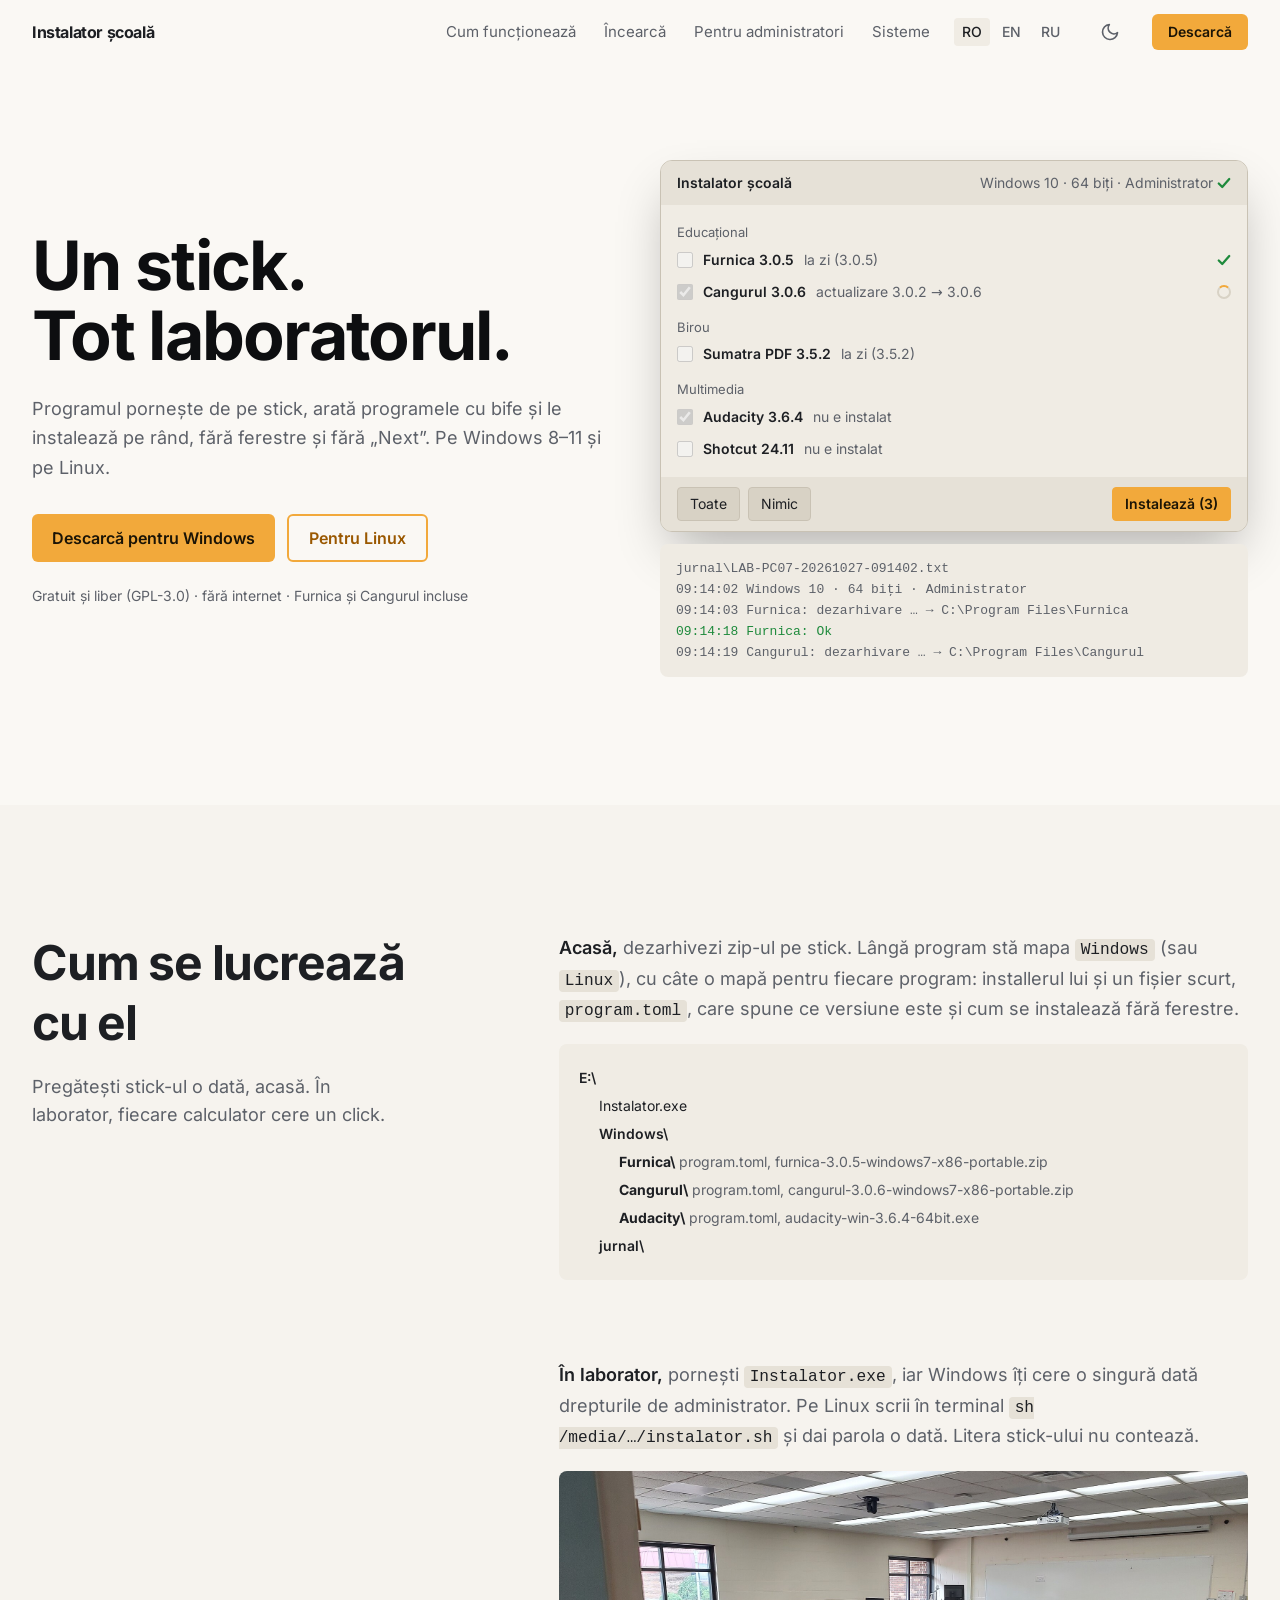
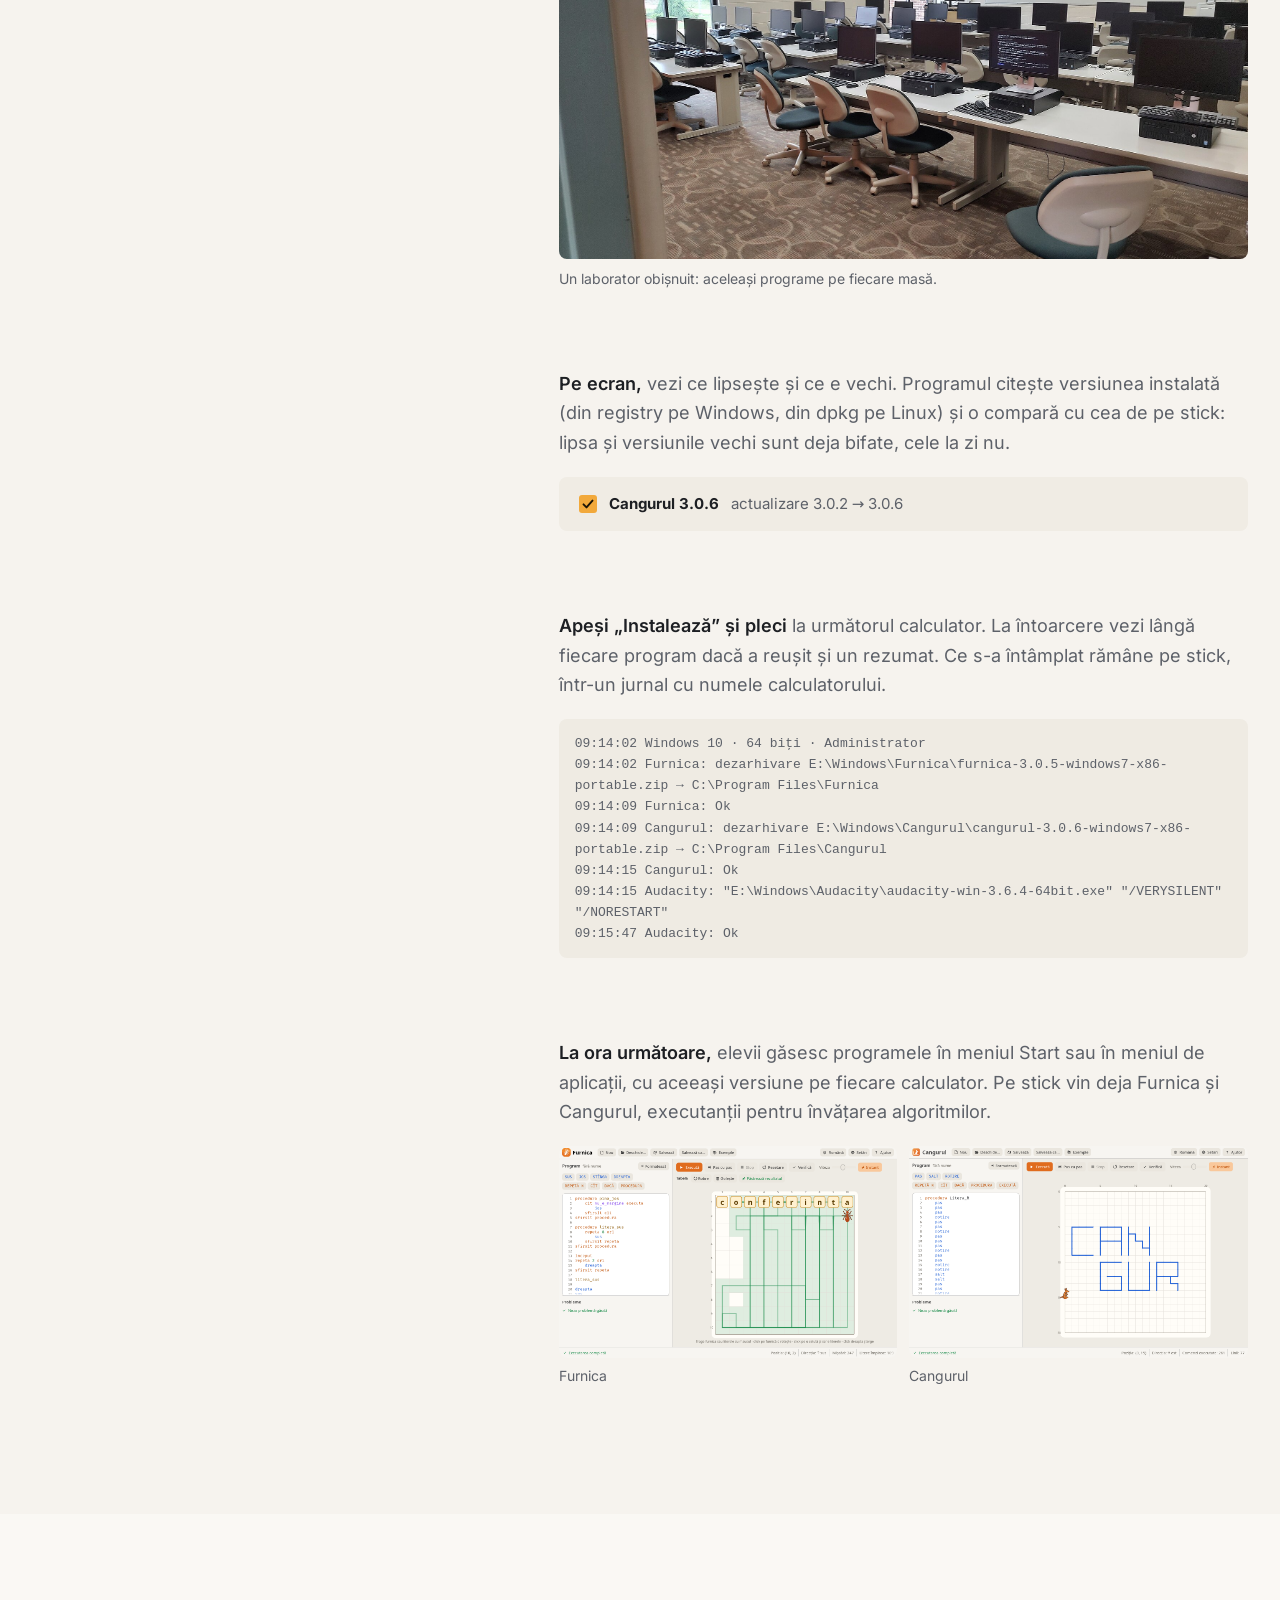
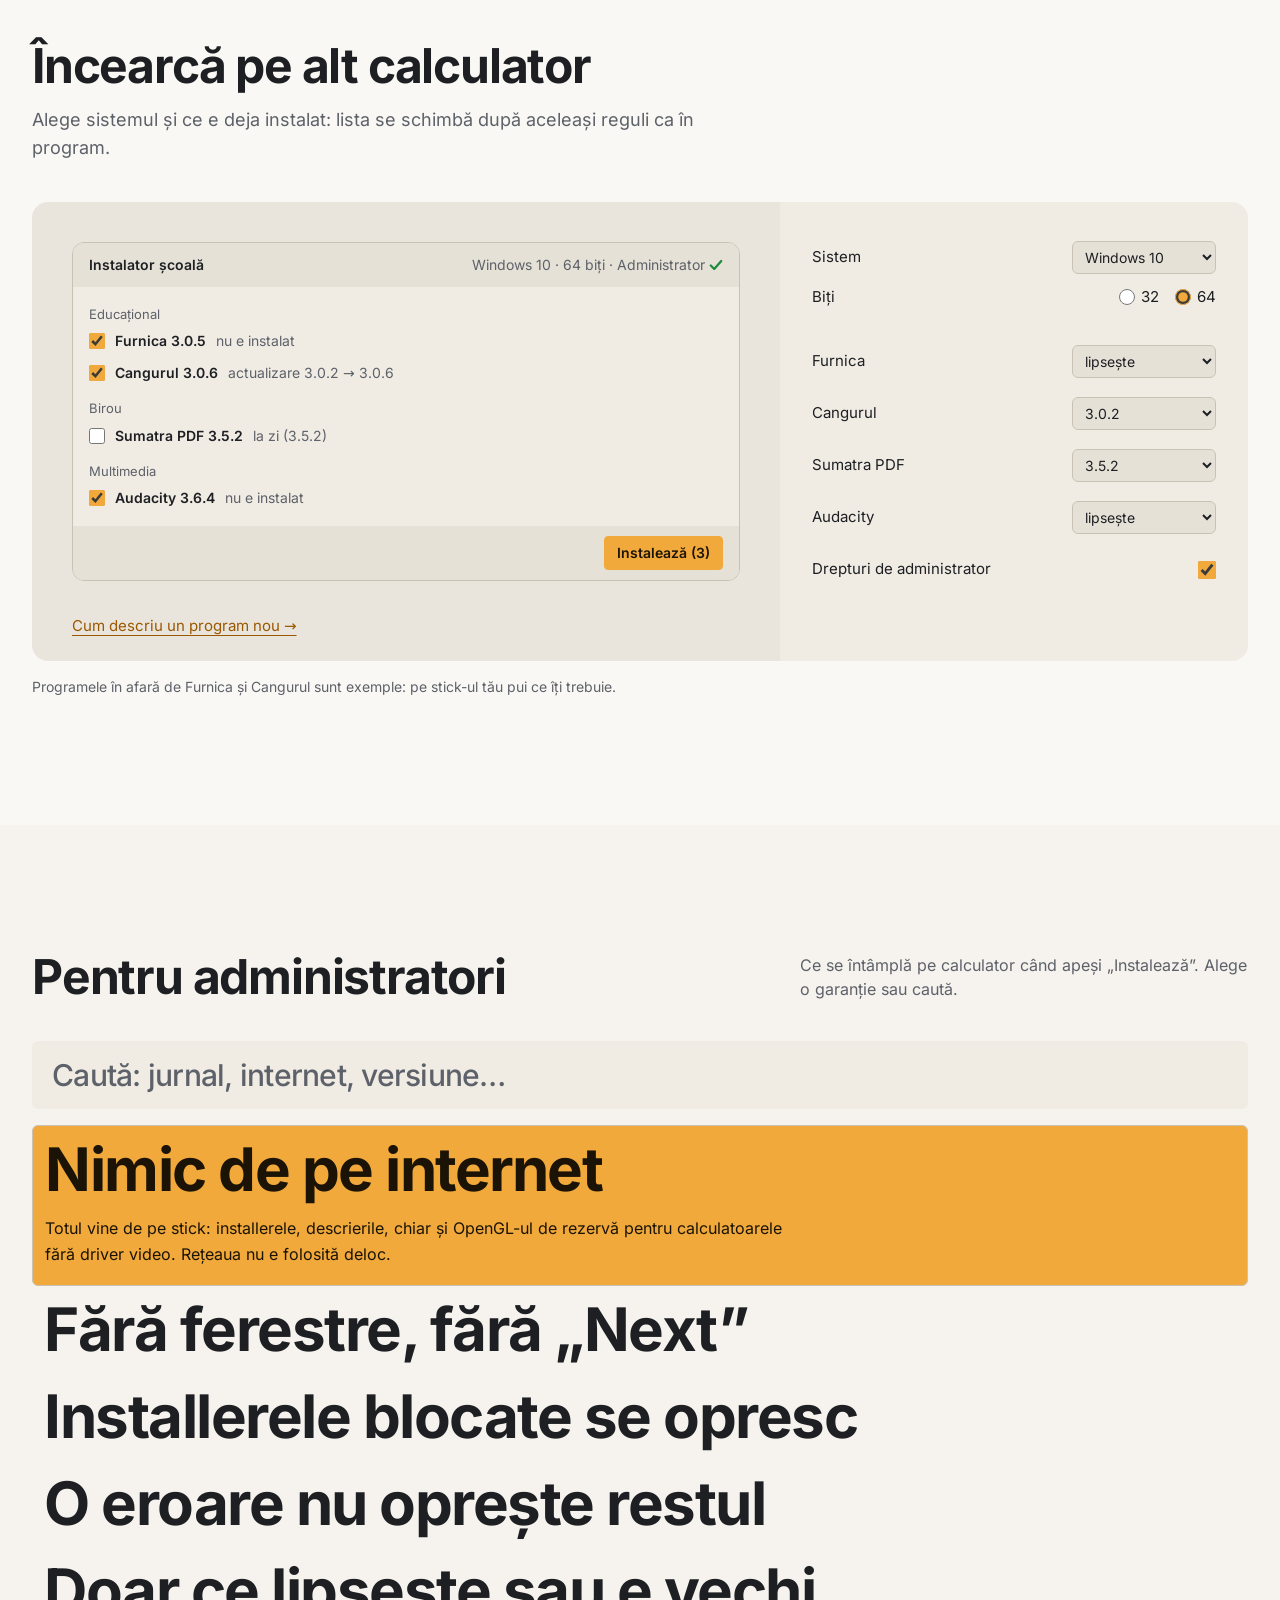
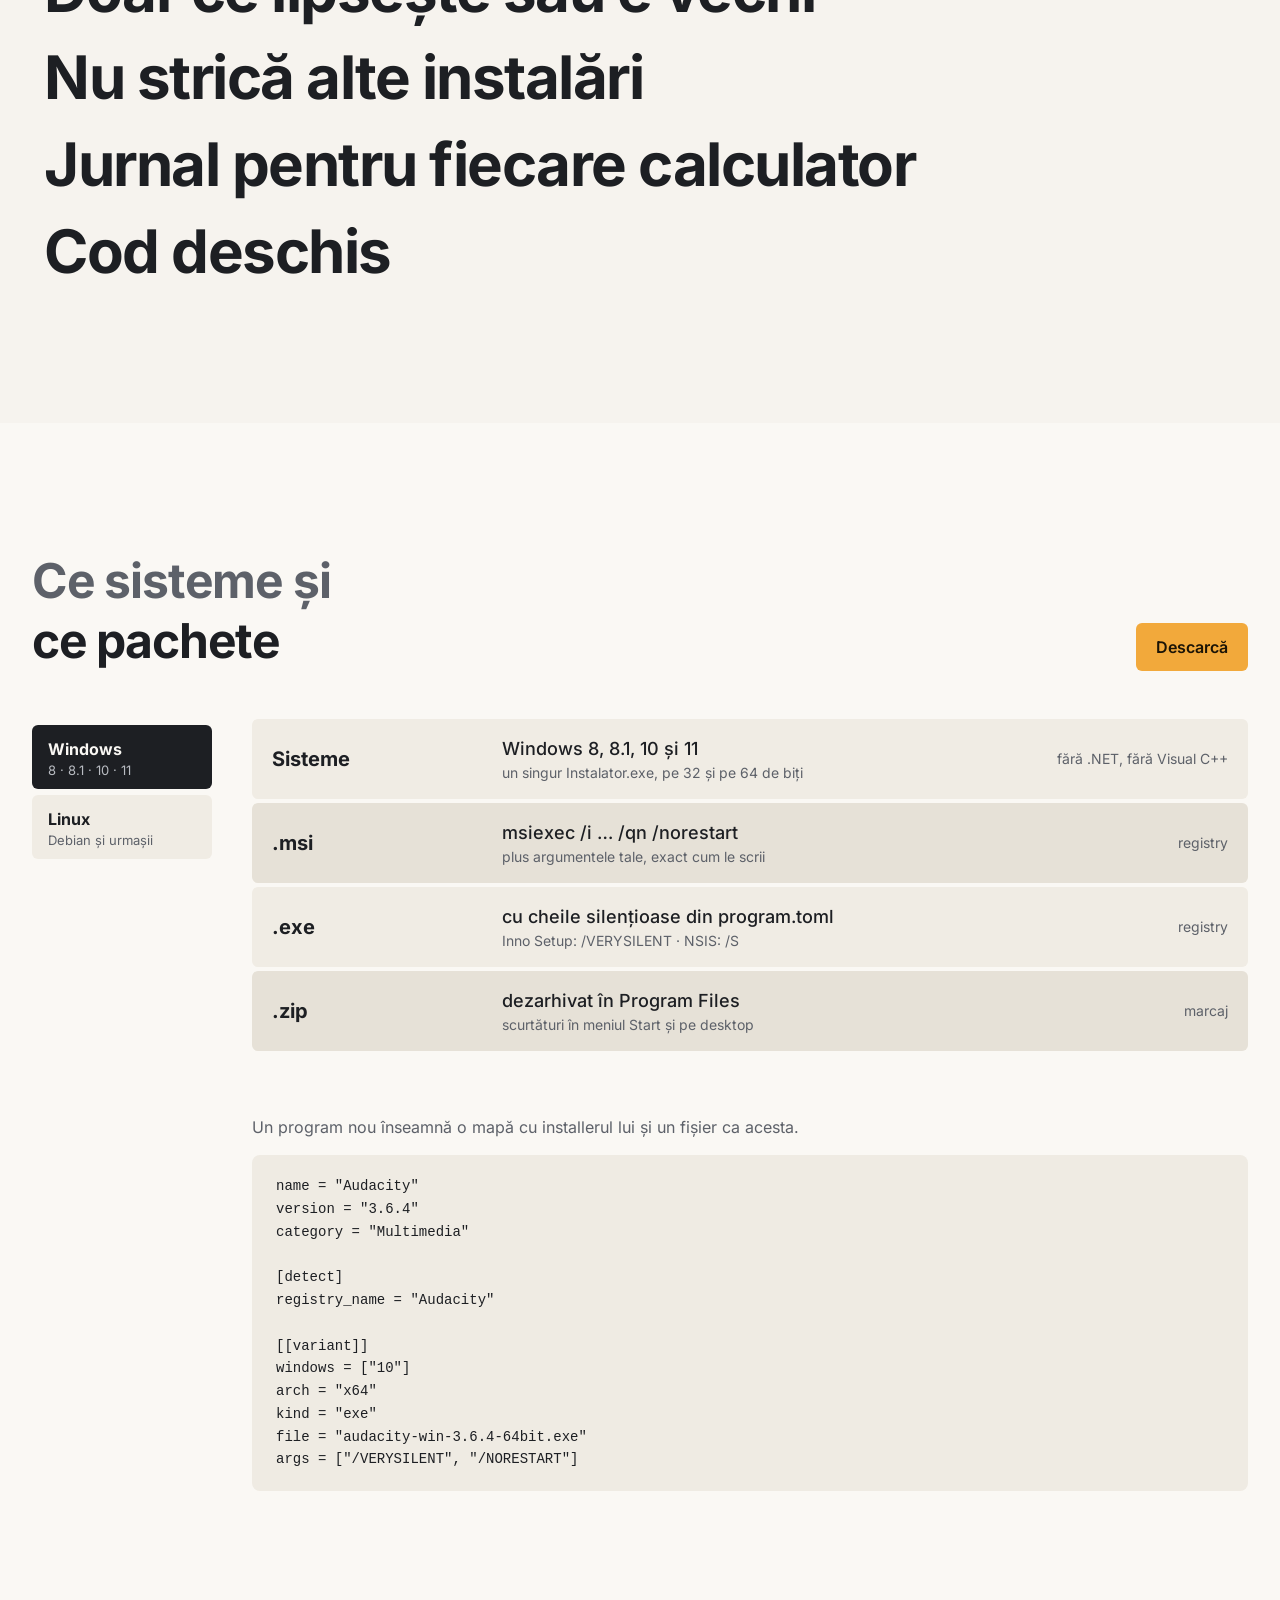
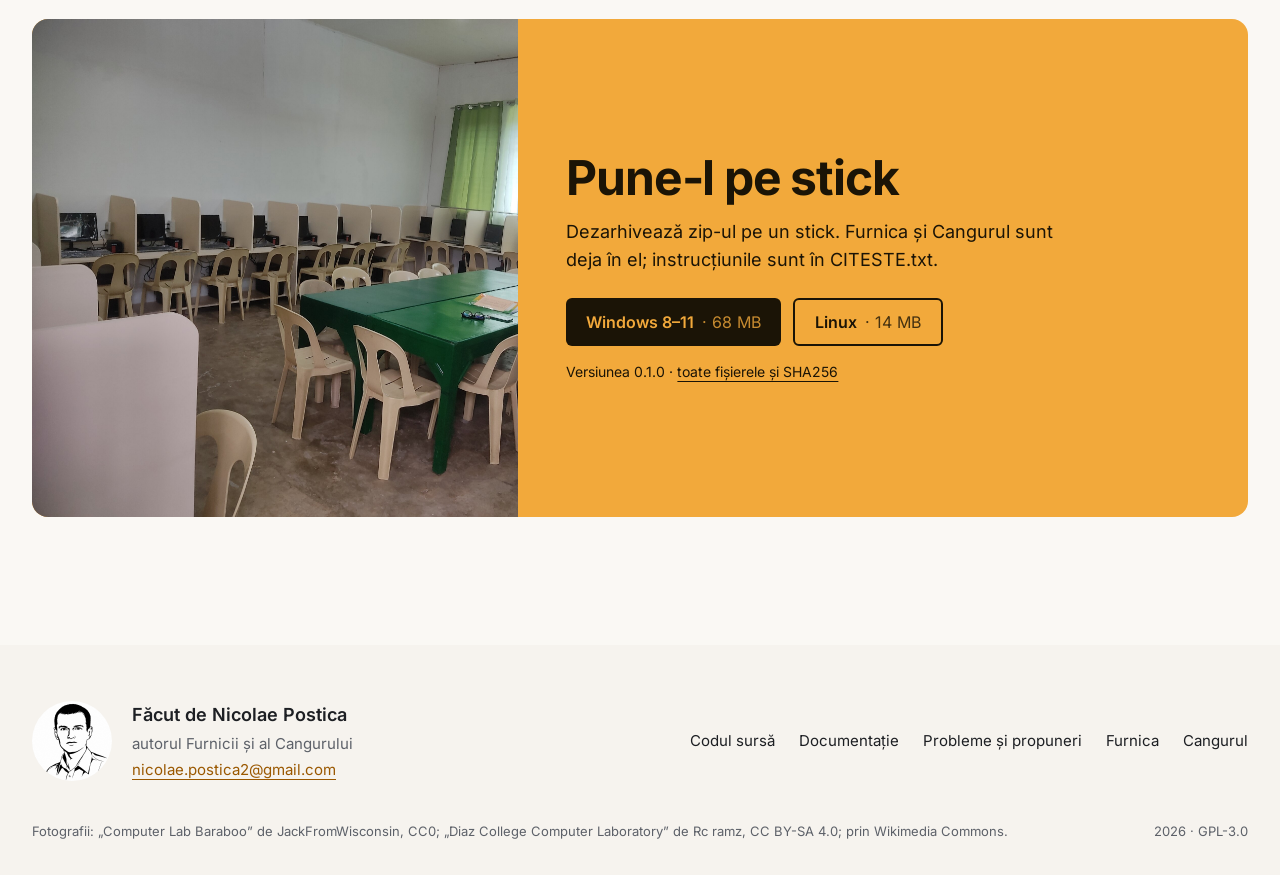
==== commit c90a74b4: "pagina de prezentare: tema deschisă, autorul și limbile engleză și rusă" ====
--- a/site/index.html
+++ b/site/index.html
@@ -7,7 +7,18 @@
 <meta name="description" content="Programul pornește de pe stick și instalează pe rând, fără ferestre, programele bifate: pe Windows 8–11 și pe Ubuntu, Linux Mint, Q4OS, antiX. Liber, GPL-3.0.">
 <meta property="og:title" content="Instalator școală">
 <meta property="og:description" content="Un stick. Tot laboratorul. Instalare fără ferestre pe Windows și Linux.">
-<meta property="og:image" content="assets/laborator.jpg">
+<meta property="og:image" content="https://nazdravan.github.io/installer/assets/laborator.jpg">
+<link rel="alternate" hreflang="ro" href="https://nazdravan.github.io/installer/">
+<link rel="alternate" hreflang="en" href="https://nazdravan.github.io/installer/en/">
+<link rel="alternate" hreflang="ru" href="https://nazdravan.github.io/installer/ru/">
+<link rel="alternate" hreflang="x-default" href="https://nazdravan.github.io/installer/">
+<script>
+  // Tema înainte de prima pictare: alegerea salvată, altfel cea a sistemului.
+  try {
+    var t = localStorage.getItem("tema");
+    document.documentElement.dataset.theme = t || (matchMedia("(prefers-color-scheme: light)").matches ? "light" : "dark");
+  } catch (e) {}
+</script>
 <link rel="preload" href="assets/inter-latin.woff2" as="font" type="font/woff2" crossorigin>
 <link rel="stylesheet" href="style.css">
 <script defer src="main.js"></script>
@@ -15,15 +26,24 @@
 <body>
 
 <header class="sticky top-0 z-20 bg-ground/95">
-  <div class="container-page flex h-16 items-center gap-8">
-    <a class="font-bold tracking-tight" href="#">Instalator școală</a>
-    <nav class="ml-auto hidden gap-7 text-[15px] text-muted md:flex" aria-label="Secțiuni">
+  <div class="container-page flex h-16 items-center gap-6">
+    <a class="font-bold tracking-tight" href="./">Instalator școală</a>
+    <nav class="ml-auto hidden gap-7 text-[15px] text-muted lg:flex" aria-label="Secțiuni">
       <a class="transition-colors hover:text-ink" href="#cum">Cum funcționează</a>
       <a class="transition-colors hover:text-ink" href="#incearca">Încearcă</a>
       <a class="transition-colors hover:text-ink" href="#garantii">Pentru administratori</a>
       <a class="transition-colors hover:text-ink" href="#sisteme">Sisteme</a>
     </nav>
-    <a class="btn ml-auto px-4 py-2 text-sm md:ml-0" href="#descarca">Descarcă</a>
+    <nav class="ml-auto flex gap-1 text-sm lg:ml-0" aria-label="Limba">
+      <a class="lang" href="" hreflang="ro" lang="ro" aria-current="page">RO</a>
+      <a class="lang" href="en/" hreflang="en" lang="en" >EN</a>
+      <a class="lang" href="ru/" hreflang="ru" lang="ru" >RU</a>
+    </nav>
+    <button type="button" id="theme" class="grid size-9 cursor-pointer place-items-center rounded-md text-muted transition-colors hover:bg-panel hover:text-ink" aria-label="Schimbă tema (deschisă / întunecată)" title="Schimbă tema (deschisă / întunecată)">
+      <svg class="theme-sun size-5" viewBox="0 0 24 24" fill="none" stroke="currentColor" stroke-width="2" stroke-linecap="round" aria-hidden="true"><circle cx="12" cy="12" r="4"/><path d="M12 2v2M12 20v2M4.9 4.9l1.4 1.4M17.7 17.7l1.4 1.4M2 12h2M20 12h2M4.9 19.1l1.4-1.4M17.7 6.3l1.4-1.4"/></svg>
+      <svg class="theme-moon size-5" viewBox="0 0 24 24" fill="none" stroke="currentColor" stroke-width="2" stroke-linecap="round" stroke-linejoin="round" aria-hidden="true"><path d="M21 12.8A9 9 0 1 1 11.2 3a7 7 0 0 0 9.8 9.8z"/></svg>
+    </button>
+    <a class="btn hidden px-4 py-2 text-sm sm:inline-flex" href="#descarca">Descarcă</a>
   </div>
 </header>
 
@@ -32,7 +52,7 @@
 <!-- Antet: textul la stânga, fereastra programului lucrând la dreapta. -->
 <section class="container-page grid items-center gap-12 pt-14 pb-24 lg:grid-cols-12 lg:gap-10 lg:pt-24 lg:pb-32" aria-labelledby="titlu">
   <div class="animate-rise lg:col-span-6">
-    <h1 id="titlu" class="text-5xl leading-[1.02] font-bold tracking-tight text-white sm:text-6xl xl:text-[4.25rem]">Un stick.<br>Tot laboratorul.</h1>
+    <h1 id="titlu" class="text-5xl leading-[1.02] font-bold tracking-tight text-strong sm:text-6xl xl:text-[4.25rem]">Un stick.<br>Tot laboratorul.</h1>
     <p class="mt-6 max-w-xl text-lg leading-relaxed text-muted">Programul pornește de pe stick, arată programele cu bife și le instalează pe rând, fără ferestre și fără „Next”. Pe Windows 8–11 și pe Linux.</p>
     <div class="mt-8 flex flex-wrap gap-3">
       <a class="btn" href="#descarca">Descarcă pentru Windows</a>
@@ -43,7 +63,7 @@
 
   <div class="grid animate-rise gap-3 [animation-delay:.1s] lg:col-span-6">
     <div class="app" data-ui id="hero-app" aria-label="Fereastra Instalatorului, demonstrație">
-      <div class="app-titlebar"><span>Instalator școală</span><span class="app-sys">Windows 10 · 64 biți · Administrator <i class="ic ok" role="img" aria-label="da"></i></span></div>
+      <div class="app-titlebar"><span>Instalator școală</span><span class="app-sys">Windows 10 · 64 biți · Administrator <i class="ic ok" role="img" aria-label="✓"></i></span></div>
       <div class="app-list">
         <div class="app-cat">Educațional</div>
         <label class="app-row"><input type="checkbox" checked data-name="Furnica"> <b>Furnica 3.0.5</b> <span class="st">nu e instalat</span> <span class="res"></span></label>
@@ -63,6 +83,7 @@
     </div>
     <pre class="journal" id="hero-journal" aria-label="Jurnalul de pe stick"><code>jurnal\LAB-PC07-20261027-091402.txt
 09:14:02 Windows 10 · 64 biți · Administrator</code></pre>
+    <p class="text-sm text-muted"></p>
   </div>
 </section>
 
@@ -70,15 +91,13 @@
 <section id="cum" class="bg-panel/40 py-24 lg:py-32" aria-labelledby="cum-t">
   <div class="container-page grid gap-12 lg:grid-cols-12">
     <div class="lg:col-span-4">
-      <div>
-        <h2 id="cum-t" class="text-4xl leading-tight font-bold tracking-tight lg:text-5xl">Cum se lucrează cu el</h2>
-        <p class="mt-5 max-w-sm text-lg text-muted">Pregătești stick-ul o dată, acasă. În laborator, fiecare calculator cere un click.</p>
-      </div>
+      <h2 id="cum-t" class="text-4xl leading-tight font-bold tracking-tight lg:text-5xl">Cum se lucrează cu el</h2>
+      <p class="mt-5 max-w-sm text-lg text-muted">Pregătești stick-ul o dată, acasă. În laborator, fiecare calculator cere un click.</p>
     </div>
 
     <div class="grid gap-20 lg:col-span-7 lg:col-start-6">
       <div class="reveal grid gap-5">
-        <p class="text-lg leading-relaxed text-muted"><b class="font-semibold text-ink">Acasă,</b> dezarhivezi zip-ul pe stick. Lângă program stă mapa <code class="rounded bg-panel-2 px-1.5 py-0.5 font-mono text-[.9em] text-ink">Windows</code> (sau <code class="rounded bg-panel-2 px-1.5 py-0.5 font-mono text-[.9em] text-ink">Linux</code>), cu câte o mapă pentru fiecare program: installerul lui și un fișier scurt, <code class="rounded bg-panel-2 px-1.5 py-0.5 font-mono text-[.9em] text-ink">program.toml</code>, care spune ce versiune este și cum se instalează fără ferestre.</p>
+        <p class="step"><b>Acasă,</b> dezarhivezi zip-ul pe stick. Lângă program stă mapa <code>Windows</code> (sau <code>Linux</code>), cu câte o mapă pentru fiecare program: installerul lui și un fișier scurt, <code>program.toml</code>, care spune ce versiune este și cum se instalează fără ferestre.</p>
         <div class="rounded-lg bg-panel p-5 text-sm leading-loose" data-ui>
           <div class="font-semibold">E:\</div>
           <div class="pl-5">Instalator.exe</div>
@@ -91,7 +110,7 @@
       </div>
 
       <div class="reveal grid gap-5">
-        <p class="text-lg leading-relaxed text-muted"><b class="font-semibold text-ink">În laborator,</b> pornești <code class="rounded bg-panel-2 px-1.5 py-0.5 font-mono text-[.9em] text-ink">Instalator.exe</code>, iar Windows îți cere o singură dată drepturile de administrator. Pe Linux scrii în terminal <code class="rounded bg-panel-2 px-1.5 py-0.5 font-mono text-[.9em] text-ink">sh /media/…/instalator.sh</code> și dai parola o dată. Litera stick-ului nu contează.</p>
+        <p class="step"><b>În laborator,</b> pornești <code>Instalator.exe</code>, iar Windows îți cere o singură dată drepturile de administrator. Pe Linux scrii în terminal <code>sh /media/…/instalator.sh</code> și dai parola o dată. Litera stick-ului nu contează.</p>
         <figure>
           <img class="aspect-video w-full rounded-lg object-cover" src="assets/laborator.jpg" width="1920" height="1440" alt="Un laborator de informatică cu rânduri de calculatoare și scaune goale" loading="lazy">
           <figcaption class="mt-2.5 text-sm text-muted">Un laborator obișnuit: aceleași programe pe fiecare masă.</figcaption>
@@ -99,7 +118,7 @@
       </div>
 
       <div class="reveal grid gap-5">
-        <p class="text-lg leading-relaxed text-muted"><b class="font-semibold text-ink">Pe ecran,</b> vezi ce lipsește și ce e vechi. Programul citește versiunea instalată (din registry pe Windows, din dpkg pe Linux) și o compară cu cea de pe stick: lipsa și versiunile vechi sunt deja bifate, cele la zi nu.</p>
+        <p class="step"><b>Pe ecran,</b> vezi ce lipsește și ce e vechi. Programul citește versiunea instalată (din registry pe Windows, din dpkg pe Linux) și o compară cu cea de pe stick: lipsa și versiunile vechi sunt deja bifate, cele la zi nu.</p>
         <div class="flex flex-wrap items-center gap-3 rounded-lg bg-panel px-5 py-4 text-[15px]" data-ui>
           <span class="grid size-[18px] place-items-center rounded-[3px] bg-amber text-amber-ink"><i class="ic text-xs" aria-hidden="true"></i></span>
           <b>Cangurul 3.0.6</b> <span class="text-muted">actualizare 3.0.2 → 3.0.6</span>
@@ -107,7 +126,7 @@
       </div>
 
       <div class="reveal grid gap-5">
-        <p class="text-lg leading-relaxed text-muted"><b class="font-semibold text-ink">Apeși „Instalează” și pleci</b> la următorul calculator. La întoarcere vezi lângă fiecare program dacă a reușit și un rezumat. Ce s-a întâmplat rămâne pe stick, într-un jurnal cu numele calculatorului.</p>
+        <p class="step"><b>Apeși „Instalează” și pleci</b> la următorul calculator. La întoarcere vezi lângă fiecare program dacă a reușit și un rezumat. Ce s-a întâmplat rămâne pe stick, într-un jurnal cu numele calculatorului.</p>
 <pre class="journal min-h-0"><code>09:14:02 Windows 10 · 64 biți · Administrator
 09:14:02 Furnica: dezarhivare E:\Windows\Furnica\furnica-3.0.5-windows7-x86-portable.zip → C:\Program Files\Furnica
 09:14:09 Furnica: Ok
@@ -118,7 +137,7 @@
       </div>
 
       <div class="reveal grid gap-5">
-        <p class="text-lg leading-relaxed text-muted"><b class="font-semibold text-ink">La ora următoare,</b> elevii găsesc programele în meniul Start sau în meniul de aplicații, cu aceeași versiune pe fiecare calculator. Pe stick vin deja Furnica și Cangurul, executanții pentru învățarea algoritmilor.</p>
+        <p class="step"><b>La ora următoare,</b> elevii găsesc programele în meniul Start sau în meniul de aplicații, cu aceeași versiune pe fiecare calculator. Pe stick vin deja Furnica și Cangurul, executanții pentru învățarea algoritmilor.</p>
         <div class="grid grid-cols-2 gap-3">
           <figure><img class="aspect-[16/10] w-full rounded-lg object-cover object-left-top" src="assets/furnica.png" width="1280" height="800" alt="Furnica: programul cu tabela de litere și editorul de comenzi" loading="lazy"><figcaption class="mt-2 text-sm text-muted">Furnica</figcaption></figure>
           <figure><img class="aspect-[16/10] w-full rounded-lg object-cover object-left-top" src="assets/cangurul.png" width="1280" height="800" alt="Cangurul: programul cu câmpul pe care cangurul desenează linii" loading="lazy"><figcaption class="mt-2 text-sm text-muted">Cangurul</figcaption></figure>
@@ -144,8 +163,8 @@
         </div>
       </div>
       <form class="grid min-w-0 content-start gap-1 p-4 pb-16 text-[15px] sm:p-8" data-ui id="sim-form" aria-label="Calculatorul simulat">
-        <label class="flex min-h-12 items-center justify-between gap-3"><span>Sistem</span>
-          <select name="os" class="min-w-36 rounded-md border border-edge bg-panel-2 px-2 py-1.5 text-sm">
+        <label class="ctl"><span>Sistem</span>
+          <select name="os" class="sel">
             <option value="win8">Windows 8.1</option>
             <option value="win10" selected>Windows 10</option>
             <option value="win11">Windows 11</option>
@@ -154,27 +173,27 @@
             <option value="antix">antiX 23</option>
           </select>
         </label>
-        <fieldset class="flex min-h-12 items-center justify-between gap-3">
+        <fieldset class="ctl">
           <legend class="float-left">Biți</legend>
           <span class="flex gap-4"><label class="flex items-center gap-1.5"><input class="size-4 accent-amber" type="radio" name="arch" value="x86"> 32</label><label class="flex items-center gap-1.5"><input class="size-4 accent-amber" type="radio" name="arch" value="x64" checked> 64</label></span>
         </fieldset>
-        <label class="flex min-h-12 items-center justify-between gap-3"><span>Furnica</span>
-          <select name="Furnica" class="min-w-36 rounded-md border border-edge bg-panel-2 px-2 py-1.5 text-sm"><option value="">lipsește</option><option value="3.0.2">3.0.2</option><option value="3.0.5">3.0.5</option><option value="msi">pusă din .msi</option></select>
-        </label>
-        <label class="flex min-h-12 items-center justify-between gap-3"><span>Cangurul</span>
-          <select name="Cangurul" class="min-w-36 rounded-md border border-edge bg-panel-2 px-2 py-1.5 text-sm"><option value="">lipsește</option><option value="3.0.2" selected>3.0.2</option><option value="3.0.6">3.0.6</option></select>
-        </label>
-        <label class="flex min-h-12 items-center justify-between gap-3"><span>Sumatra PDF</span>
-          <select name="Sumatra PDF" class="min-w-36 rounded-md border border-edge bg-panel-2 px-2 py-1.5 text-sm"><option value="">lipsește</option><option value="3.4.6">3.4.6</option><option value="3.5.2" selected>3.5.2</option></select>
-        </label>
-        <label class="flex min-h-12 items-center justify-between gap-3"><span>Audacity</span>
-          <select name="Audacity" class="min-w-36 rounded-md border border-edge bg-panel-2 px-2 py-1.5 text-sm"><option value="" selected>lipsește</option><option value="3.6.4">3.6.4</option></select>
-        </label>
-        <label class="flex min-h-12 items-center justify-between gap-3"><span>Drepturi de administrator</span>
+        <label class="ctl"><span>Furnica</span>
+          <select name="Furnica" class="sel"><option value="">lipsește</option><option value="3.0.2">3.0.2</option><option value="3.0.5">3.0.5</option><option value="msi">pusă din .msi</option></select>
+        </label>
+        <label class="ctl"><span>Cangurul</span>
+          <select name="Cangurul" class="sel"><option value="">lipsește</option><option value="3.0.2" selected>3.0.2</option><option value="3.0.6">3.0.6</option></select>
+        </label>
+        <label class="ctl"><span>Sumatra PDF</span>
+          <select name="Sumatra PDF" class="sel"><option value="">lipsește</option><option value="3.4.6">3.4.6</option><option value="3.5.2" selected>3.5.2</option></select>
+        </label>
+        <label class="ctl"><span>Audacity</span>
+          <select name="Audacity" class="sel"><option value="" selected>lipsește</option><option value="3.6.4">3.6.4</option></select>
+        </label>
+        <label class="ctl"><span>Drepturi de administrator</span>
           <input class="size-[18px] accent-amber" type="checkbox" name="admin" checked>
         </label>
       </form>
-      <a class="absolute bottom-6 left-4 text-[15px] text-amber underline underline-offset-4 sm:left-8 lg:left-10" href="https://github.com/nazdravan/installer#cum-adaug-un-program">Cum descriu un program nou →</a>
+      <a class="link absolute bottom-6 left-4 text-[15px] sm:left-8 lg:left-10" href="https://github.com/nazdravan/installer#cum-adaug-un-program">Cum descriu un program nou →</a>
     </div>
     <p class="mt-4 text-sm text-muted">Programele în afară de Furnica și Cangurul sunt exemple: pe stick-ul tău pui ce îți trebuie.</p>
   </div>
@@ -191,14 +210,14 @@
       <input type="search" id="g-filter" placeholder="Caută: jurnal, internet, versiune…" autocomplete="off" class="w-full rounded-md bg-panel px-5 py-4 text-xl font-medium tracking-tight placeholder:text-muted lg:text-3xl">
     </label>
     <ul class="glist mt-4" id="g-list">
-      <li class="sel" tabindex="0"><span class="block text-3xl leading-tight font-bold tracking-tight sm:text-5xl lg:text-6xl">Nimic de pe internet</span><span class="g-text">Totul vine de pe stick: installerele, descrierile, chiar și OpenGL-ul de rezervă pentru calculatoarele fără driver video. Rețeaua nu e folosită deloc.</span></li>
-      <li tabindex="0"><span class="block text-3xl leading-tight font-bold tracking-tight sm:text-5xl lg:text-6xl">Fără ferestre, fără „Next”</span><span class="g-text">msiexec rulează cu /qn /norestart, installerele .exe cu cheile silențioase din program.toml, apt-get cu -y. Calculatorul nu repornește singur.</span></li>
-      <li tabindex="0"><span class="block text-3xl leading-tight font-bold tracking-tight sm:text-5xl lg:text-6xl">Installerele blocate se opresc</span><span class="g-text">Dacă un installer așteaptă totuși un click, după 30 de minute e oprit împreună cu procesele pornite de el, iar coada merge mai departe.</span></li>
-      <li tabindex="0"><span class="block text-3xl leading-tight font-bold tracking-tight sm:text-5xl lg:text-6xl">O eroare nu oprește restul</span><span class="g-text">Fiecare program își primește rezultatul, iar o eroare vine cu motivul (codul de ieșire, mesajul lui apt); celelalte se instalează în continuare.</span></li>
-      <li tabindex="0"><span class="block text-3xl leading-tight font-bold tracking-tight sm:text-5xl lg:text-6xl">Doar ce lipsește sau e vechi</span><span class="g-text">Versiunea instalată se citește din registry (ambele vederi pe 64 de biți), din dpkg sau din marcajul lăsat de instalator, și se compară cu cea de pe stick.</span></li>
-      <li tabindex="0"><span class="block text-3xl leading-tight font-bold tracking-tight sm:text-5xl lg:text-6xl">Nu strică alte instalări</span><span class="g-text">Dacă un program a fost pus altfel în aceeași mapă (de exemplu din .msi), instalatorul îl lasă neatins și îți spune să-l dezinstalezi întâi.</span></li>
-      <li tabindex="0"><span class="block text-3xl leading-tight font-bold tracking-tight sm:text-5xl lg:text-6xl">Jurnal pentru fiecare calculator</span><span class="g-text">Pe stick rămâne jurnal\NUMECALCULATOR-dată-oră.txt cu sistemul, comenzile rulate și rezultatul fiecăreia. Pe un stick protejat la scriere, instalarea merge fără jurnal.</span></li>
-      <li tabindex="0"><span class="block text-3xl leading-tight font-bold tracking-tight sm:text-5xl lg:text-6xl">Cod deschis</span><span class="g-text">Scris în Rust, licență GPL-3.0. Codul, descrierile și build-urile sunt publice pe GitHub, cu sume de control SHA256 pentru fiecare arhivă.</span></li>
+      <li class="sel" tabindex="0"><span class="g-name">Nimic de pe internet</span><span class="g-text">Totul vine de pe stick: installerele, descrierile, chiar și OpenGL-ul de rezervă pentru calculatoarele fără driver video. Rețeaua nu e folosită deloc.</span></li>
+      <li tabindex="0"><span class="g-name">Fără ferestre, fără „Next”</span><span class="g-text">msiexec rulează cu /qn /norestart, installerele .exe cu cheile silențioase din program.toml, apt-get cu -y. Calculatorul nu repornește singur.</span></li>
+      <li tabindex="0"><span class="g-name">Installerele blocate se opresc</span><span class="g-text">Dacă un installer așteaptă totuși un click, după 30 de minute e oprit împreună cu procesele pornite de el, iar coada merge mai departe.</span></li>
+      <li tabindex="0"><span class="g-name">O eroare nu oprește restul</span><span class="g-text">Fiecare program își primește rezultatul, iar o eroare vine cu motivul (codul de ieșire, mesajul lui apt); celelalte se instalează în continuare.</span></li>
+      <li tabindex="0"><span class="g-name">Doar ce lipsește sau e vechi</span><span class="g-text">Versiunea instalată se citește din registry (ambele vederi pe 64 de biți), din dpkg sau din marcajul lăsat de instalator, și se compară cu cea de pe stick.</span></li>
+      <li tabindex="0"><span class="g-name">Nu strică alte instalări</span><span class="g-text">Dacă un program a fost pus altfel în aceeași mapă (de exemplu din .msi), instalatorul îl lasă neatins și îți spune să-l dezinstalezi întâi.</span></li>
+      <li tabindex="0"><span class="g-name">Jurnal pentru fiecare calculator</span><span class="g-text">Pe stick rămâne jurnal\NUMECALCULATOR-dată-oră.txt cu sistemul, comenzile rulate și rezultatul fiecăreia. Pe un stick protejat la scriere, instalarea merge fără jurnal.</span></li>
+      <li tabindex="0"><span class="g-name">Cod deschis</span><span class="g-text">Scris în Rust, licență GPL-3.0. Codul, descrierile și build-urile sunt publice pe GitHub, cu sume de control SHA256 pentru fiecare arhivă.</span></li>
     </ul>
     <p class="g-empty mt-4 text-muted" hidden>Nimic găsit. Încearcă „jurnal”, „internet” sau „versiune”.</p>
   </div>
@@ -217,16 +236,16 @@
         <button class="tab" role="tab" aria-selected="false" aria-controls="t-lin" id="tab-lin"><b>Linux</b><span>Debian și urmașii</span></button>
       </div>
       <div class="grid gap-1" role="tabpanel" id="t-win" aria-labelledby="tab-win">
-        <div class="grid items-center gap-1 rounded-md bg-panel px-5 py-4 md:grid-cols-[22%_1fr_auto] md:gap-5"><b class="text-xl">Sisteme</b><span class="grid text-lg font-medium">Windows 8, 8.1, 10 și 11<small class="text-sm font-normal text-muted">un singur Instalator.exe, pe 32 și pe 64 de biți</small></span><span class="text-sm text-muted">fără .NET, fără Visual C++</span></div>
-        <div class="grid items-center gap-1 rounded-md bg-panel-2 px-5 py-4 md:grid-cols-[22%_1fr_auto] md:gap-5"><b class="text-xl">.msi</b><span class="grid text-lg font-medium">msiexec /i … /qn /norestart<small class="text-sm font-normal text-muted">plus argumentele tale, exact cum le scrii</small></span><span class="text-sm text-muted">registry</span></div>
-        <div class="grid items-center gap-1 rounded-md bg-panel px-5 py-4 md:grid-cols-[22%_1fr_auto] md:gap-5"><b class="text-xl">.exe</b><span class="grid text-lg font-medium">cu cheile silențioase din program.toml<small class="text-sm font-normal text-muted">Inno Setup: /VERYSILENT · NSIS: /S</small></span><span class="text-sm text-muted">registry</span></div>
-        <div class="grid items-center gap-1 rounded-md bg-panel-2 px-5 py-4 md:grid-cols-[22%_1fr_auto] md:gap-5"><b class="text-xl">.zip</b><span class="grid text-lg font-medium">dezarhivat în Program Files<small class="text-sm font-normal text-muted">scurtături în meniul Start și pe desktop</small></span><span class="text-sm text-muted">marcaj</span></div>
+        <div class="band bg-panel"><b class="text-xl">Sisteme</b><span class="grid text-lg font-medium">Windows 8, 8.1, 10 și 11<small>un singur Instalator.exe, pe 32 și pe 64 de biți</small></span><span class="text-sm text-muted">fără .NET, fără Visual C++</span></div>
+        <div class="band bg-panel-2"><b class="text-xl">.msi</b><span class="grid text-lg font-medium">msiexec /i … /qn /norestart<small>plus argumentele tale, exact cum le scrii</small></span><span class="text-sm text-muted">registry</span></div>
+        <div class="band bg-panel"><b class="text-xl">.exe</b><span class="grid text-lg font-medium">cu cheile silențioase din program.toml<small>Inno Setup: /VERYSILENT · NSIS: /S</small></span><span class="text-sm text-muted">registry</span></div>
+        <div class="band bg-panel-2"><b class="text-xl">.zip</b><span class="grid text-lg font-medium">dezarhivat în Program Files<small>scurtături în meniul Start și pe desktop</small></span><span class="text-sm text-muted">marcaj</span></div>
       </div>
       <div class="grid gap-1 lg:col-start-2" role="tabpanel" id="t-lin" aria-labelledby="tab-lin" hidden>
-        <div class="grid items-center gap-1 rounded-md bg-panel px-5 py-4 md:grid-cols-[22%_1fr_auto] md:gap-5"><b class="text-xl">Sisteme</b><span class="grid text-lg font-medium">Ubuntu 22.04+, Linux Mint 21+, Q4OS, antiX<small class="text-sm font-normal text-muted">64 de biți; pornire cu sh instalator.sh</small></span><span class="text-sm text-muted">pkexec sau sudo</span></div>
-        <div class="grid items-center gap-1 rounded-md bg-panel-2 px-5 py-4 md:grid-cols-[22%_1fr_auto] md:gap-5"><b class="text-xl">.deb</b><span class="grid text-lg font-medium">apt-get install -y<small class="text-sm font-normal text-muted">aduce și dependențele, așteaptă dacă apt e ocupat</small></span><span class="text-sm text-muted">dpkg</span></div>
-        <div class="grid items-center gap-1 rounded-md bg-panel px-5 py-4 md:grid-cols-[22%_1fr_auto] md:gap-5"><b class="text-xl">AppImage</b><span class="grid text-lg font-medium">dezarhivat în /opt<small class="text-sm font-normal text-muted">fără FUSE, apare în meniul de aplicații</small></span><span class="text-sm text-muted">marcaj</span></div>
-        <div class="grid items-center gap-1 rounded-md bg-panel-2 px-5 py-4 md:grid-cols-[22%_1fr_auto] md:gap-5"><b class="text-xl">.rpm</b><span class="grid text-lg font-medium">prin alien<small class="text-sm font-normal text-muted">doar dacă programul nu are deb sau AppImage</small></span><span class="text-sm text-muted">dpkg</span></div>
+        <div class="band bg-panel"><b class="text-xl">Sisteme</b><span class="grid text-lg font-medium">Ubuntu 22.04+, Linux Mint 21+, Q4OS, antiX<small>64 de biți; pornire cu sh instalator.sh</small></span><span class="text-sm text-muted">pkexec / sudo</span></div>
+        <div class="band bg-panel-2"><b class="text-xl">.deb</b><span class="grid text-lg font-medium">apt-get install -y<small>aduce și dependențele, așteaptă dacă apt e ocupat</small></span><span class="text-sm text-muted">dpkg</span></div>
+        <div class="band bg-panel"><b class="text-xl">AppImage</b><span class="grid text-lg font-medium">dezarhivat în /opt<small>fără FUSE, apare în meniul de aplicații</small></span><span class="text-sm text-muted">marcaj</span></div>
+        <div class="band bg-panel-2"><b class="text-xl">.rpm</b><span class="grid text-lg font-medium">prin alien<small>doar dacă programul nu are deb sau AppImage</small></span><span class="text-sm text-muted">dpkg</span></div>
       </div>
       <div class="grid gap-4 lg:col-start-2">
         <p class="mt-6 text-muted">Un program nou înseamnă o mapă cu installerul lui și un fișier ca acesta.</p>
@@ -257,10 +276,10 @@
         <h2 id="descarca-t" class="text-4xl font-bold tracking-tight lg:text-5xl">Pune-l pe stick</h2>
         <p class="max-w-lg text-lg">Dezarhivează zip-ul pe un stick. Furnica și Cangurul sunt deja în el; instrucțiunile sunt în CITESTE.txt.</p>
         <div class="mt-2 flex flex-wrap gap-3">
-          <a class="inline-flex items-center gap-2 rounded-md bg-amber-ink px-5 py-3 font-semibold text-amber transition hover:-translate-y-px hover:bg-[#2a2010]" id="dl-win" href="https://github.com/nazdravan/installer/releases/latest">Windows 8–11 <span class="font-normal opacity-80" data-size="windows">· 68 MB</span></a>
+          <a class="inline-flex items-center gap-2 rounded-md bg-amber-ink px-5 py-3 font-semibold text-[#f2a93b] transition hover:-translate-y-px hover:bg-[#2a2010]" id="dl-win" href="https://github.com/nazdravan/installer/releases/latest">Windows 8–11 <span class="font-normal opacity-80" data-size="windows">· 68 MB</span></a>
           <a class="inline-flex items-center gap-2 rounded-md border-2 border-amber-ink px-5 py-2.5 font-semibold transition hover:bg-amber-ink/10" id="dl-lin" href="https://github.com/nazdravan/installer/releases/latest">Linux <span class="font-normal opacity-80" data-size="linux">· 14 MB</span></a>
         </div>
-        <p class="text-sm"><span id="dl-ver">Versiunea 0.1.0</span> · <a class="underline underline-offset-4" href="https://github.com/nazdravan/installer/releases/latest">toate fișierele și SHA256</a></p>
+        <p class="text-sm"><span id="dl-ver" data-prefix="Versiunea">Versiunea 0.1.0</span> · <a class="underline underline-offset-4" href="https://github.com/nazdravan/installer/releases/latest">toate fișierele și SHA256</a></p>
       </div>
     </div>
   </div>
@@ -268,17 +287,27 @@
 
 </main>
 
-<footer class="bg-panel/40 py-10 text-[15px]">
-  <div class="container-page grid gap-4 md:grid-cols-[1fr_auto_1fr] md:items-baseline">
-    <span class="text-muted">Instalator școală, software liber</span>
-    <span class="flex flex-wrap gap-x-6 gap-y-2">
-      <a class="underline-offset-4 hover:underline" href="https://github.com/nazdravan/installer">GitHub</a>
+<footer class="bg-panel/40 pt-14 pb-10 text-[15px]">
+  <div class="container-page grid gap-10 md:grid-cols-[1fr_auto] md:items-center">
+    <div class="flex items-center gap-5">
+      <a href="https://github.com/nicolaepostica" class="shrink-0"><img class="size-20 rounded-full object-cover" src="assets/author.png" width="320" height="320" alt="Portretul autorului, Nicolae Postica" loading="lazy"></a>
+      <div>
+        <p class="text-lg font-semibold">Făcut de Nicolae Postica</p>
+        <p class="mt-1 text-muted">autorul Furnicii și al Cangurului</p>
+        <p class="mt-1"><a class="link" href="mailto:nicolae.postica2@gmail.com">nicolae.postica2@gmail.com</a></p>
+      </div>
+    </div>
+    <nav class="flex flex-wrap gap-x-6 gap-y-2" aria-label="Legături">
+      <a class="underline-offset-4 hover:underline" href="https://github.com/nazdravan/installer">Codul sursă</a>
       <a class="underline-offset-4 hover:underline" href="https://github.com/nazdravan/installer#readme">Documentație</a>
+      <a class="underline-offset-4 hover:underline" href="https://github.com/nazdravan/installer/issues">Probleme și propuneri</a>
       <a class="underline-offset-4 hover:underline" href="https://nazdravan.github.io/furnica/">Furnica</a>
       <a class="underline-offset-4 hover:underline" href="https://nazdravan.github.io/cangurul/">Cangurul</a>
-    </span>
-    <span class="text-muted md:justify-self-end">2026 · GPL-3.0</span>
-    <p class="text-[13px] text-muted md:col-span-3">Fotografii: <a class="text-ink underline underline-offset-2" href="https://commons.wikimedia.org/wiki/File:Computer_Lab_Baraboo.jpg">„Computer Lab Baraboo”</a> de JackFromWisconsin, <a class="text-ink underline underline-offset-2" href="https://creativecommons.org/publicdomain/zero/1.0/deed.en">CC0</a>; <a class="text-ink underline underline-offset-2" href="https://commons.wikimedia.org/wiki/File:Diaz_College_Computer_Laboratory.jpg">„Diaz College Computer Laboratory”</a> de Rc ramz, <a class="text-ink underline underline-offset-2" href="https://creativecommons.org/licenses/by-sa/4.0">CC BY-SA 4.0</a>; ambele prin Wikimedia Commons.</p>
+    </nav>
+  </div>
+  <div class="container-page mt-10 flex flex-wrap justify-between gap-4 text-[13px] text-muted">
+    <p>Fotografii: <a href="https://commons.wikimedia.org/wiki/File:Computer_Lab_Baraboo.jpg">„Computer Lab Baraboo”</a> de JackFromWisconsin, <a href="https://creativecommons.org/publicdomain/zero/1.0/deed.en">CC0</a>; <a href="https://commons.wikimedia.org/wiki/File:Diaz_College_Computer_Laboratory.jpg">„Diaz College Computer Laboratory”</a> de Rc ramz, <a href="https://creativecommons.org/licenses/by-sa/4.0">CC BY-SA 4.0</a>; prin Wikimedia Commons.</p>
+    <p>2026 · GPL-3.0</p>
   </div>
 </footer>
 
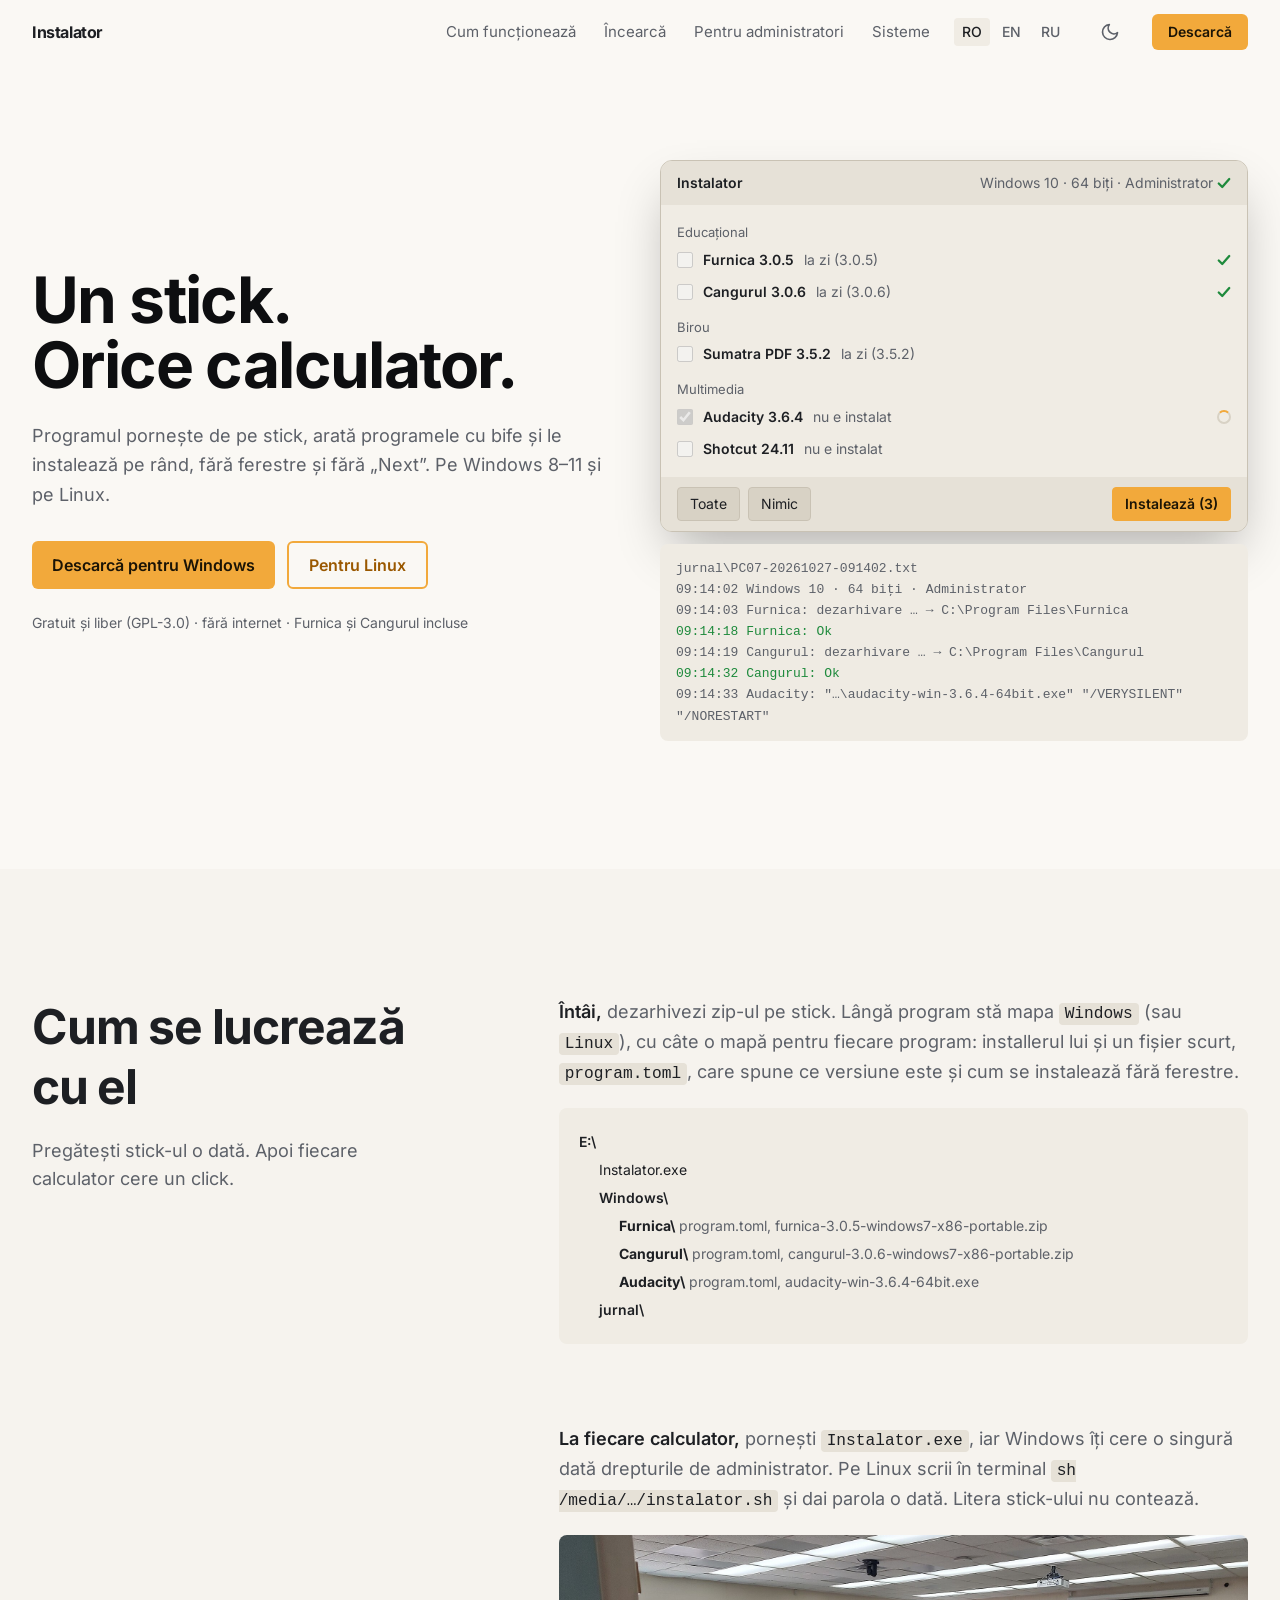
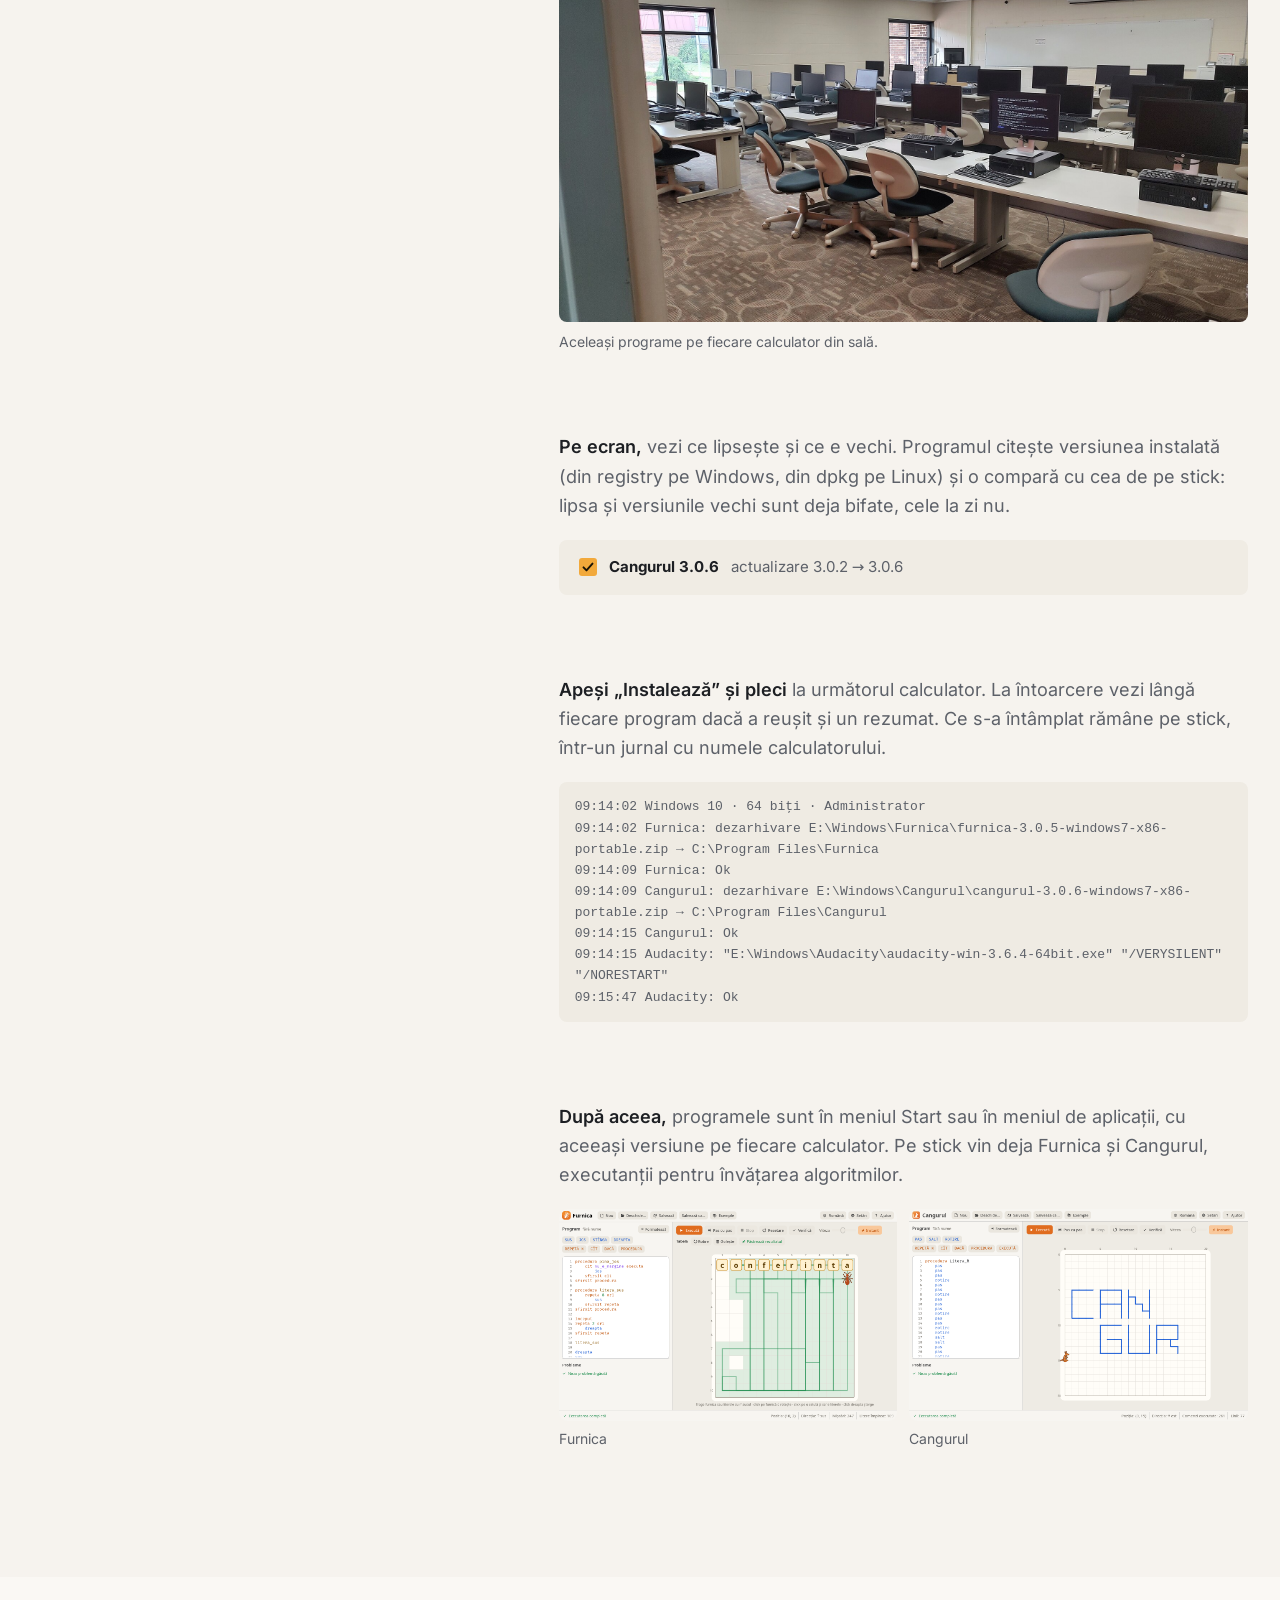
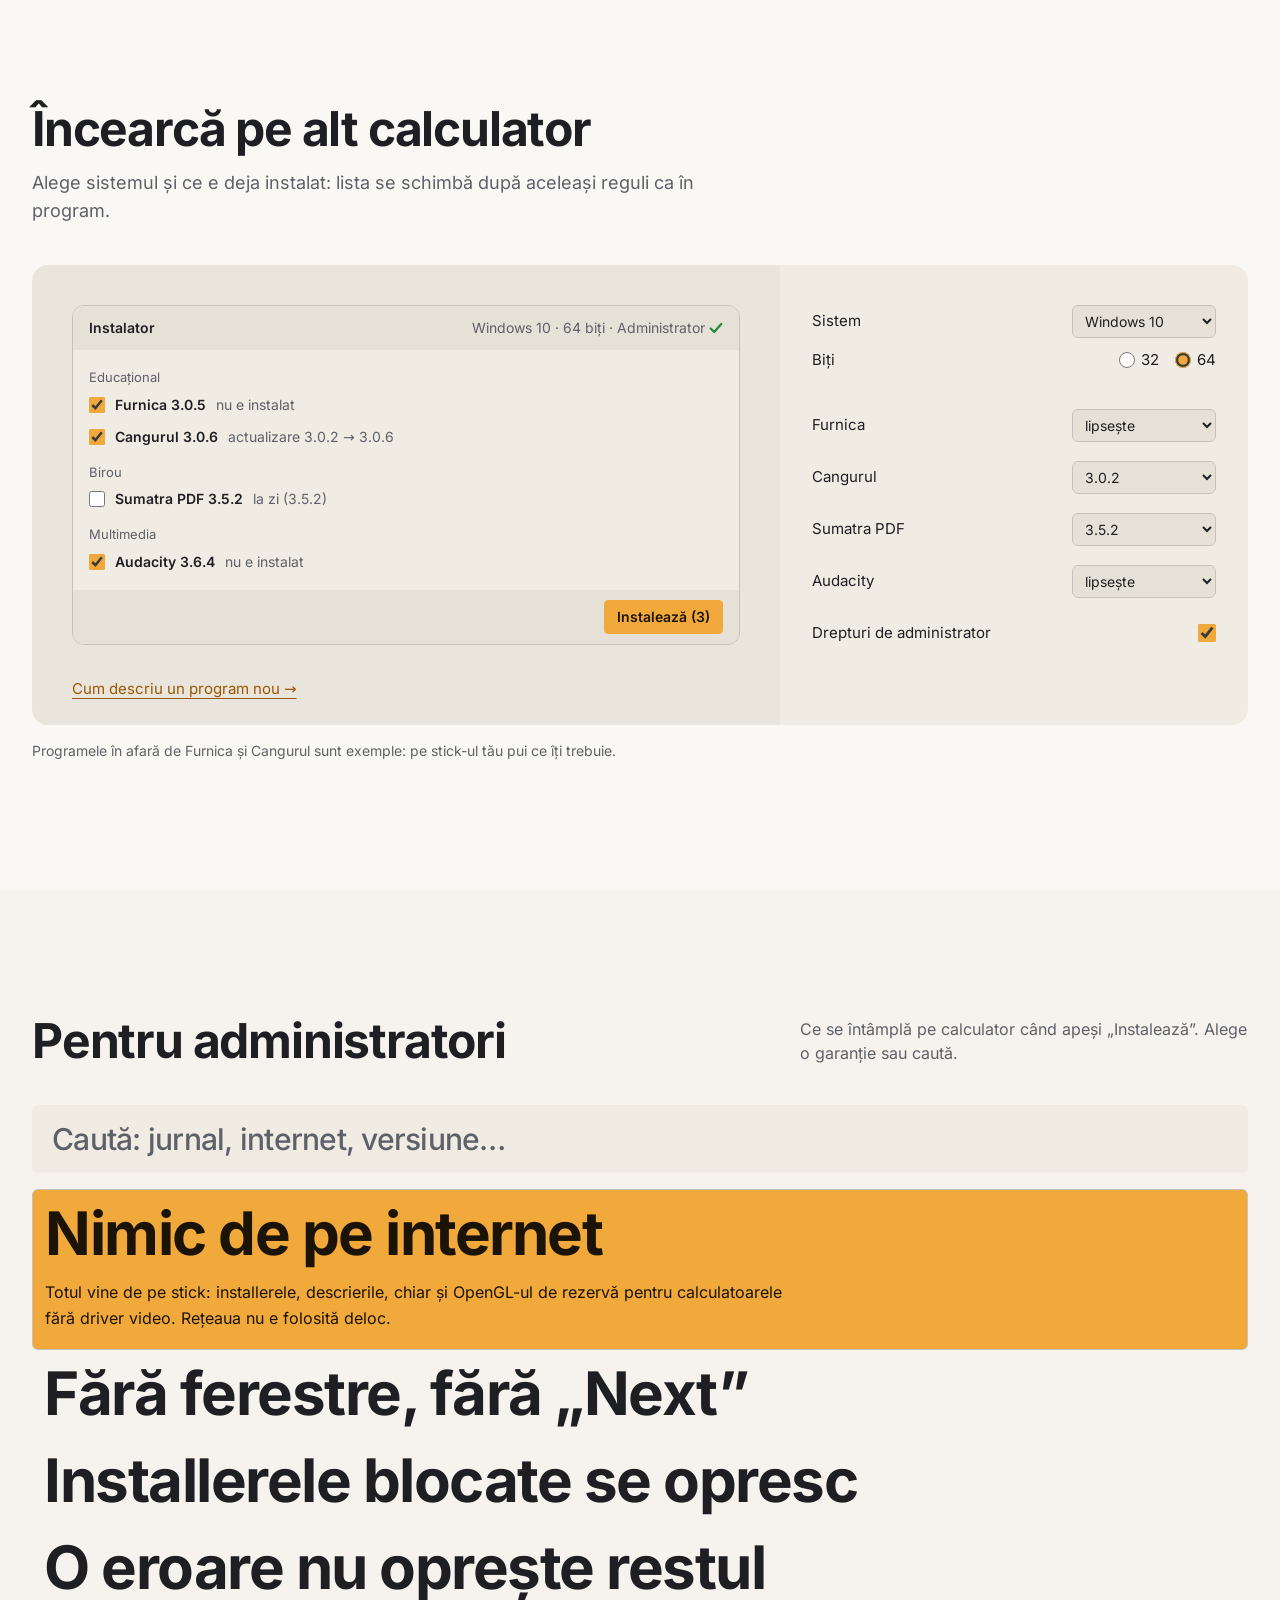
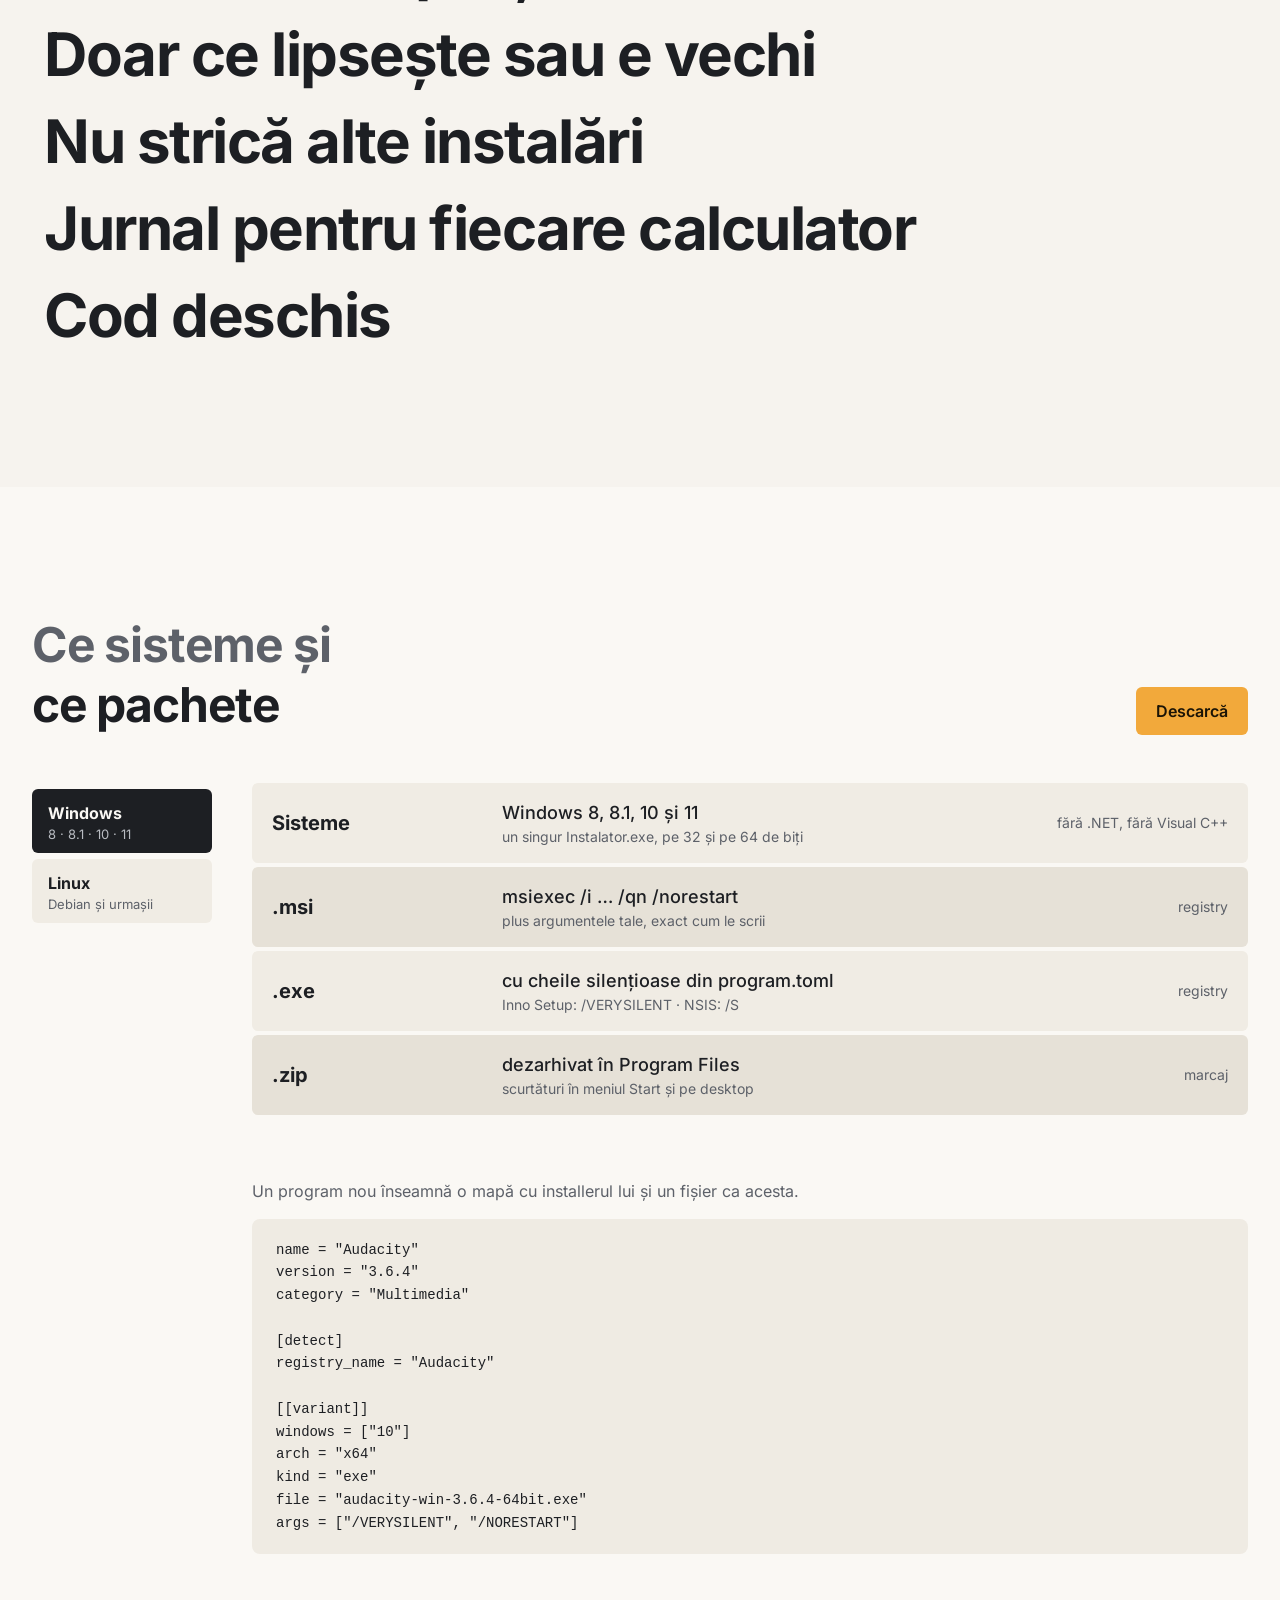
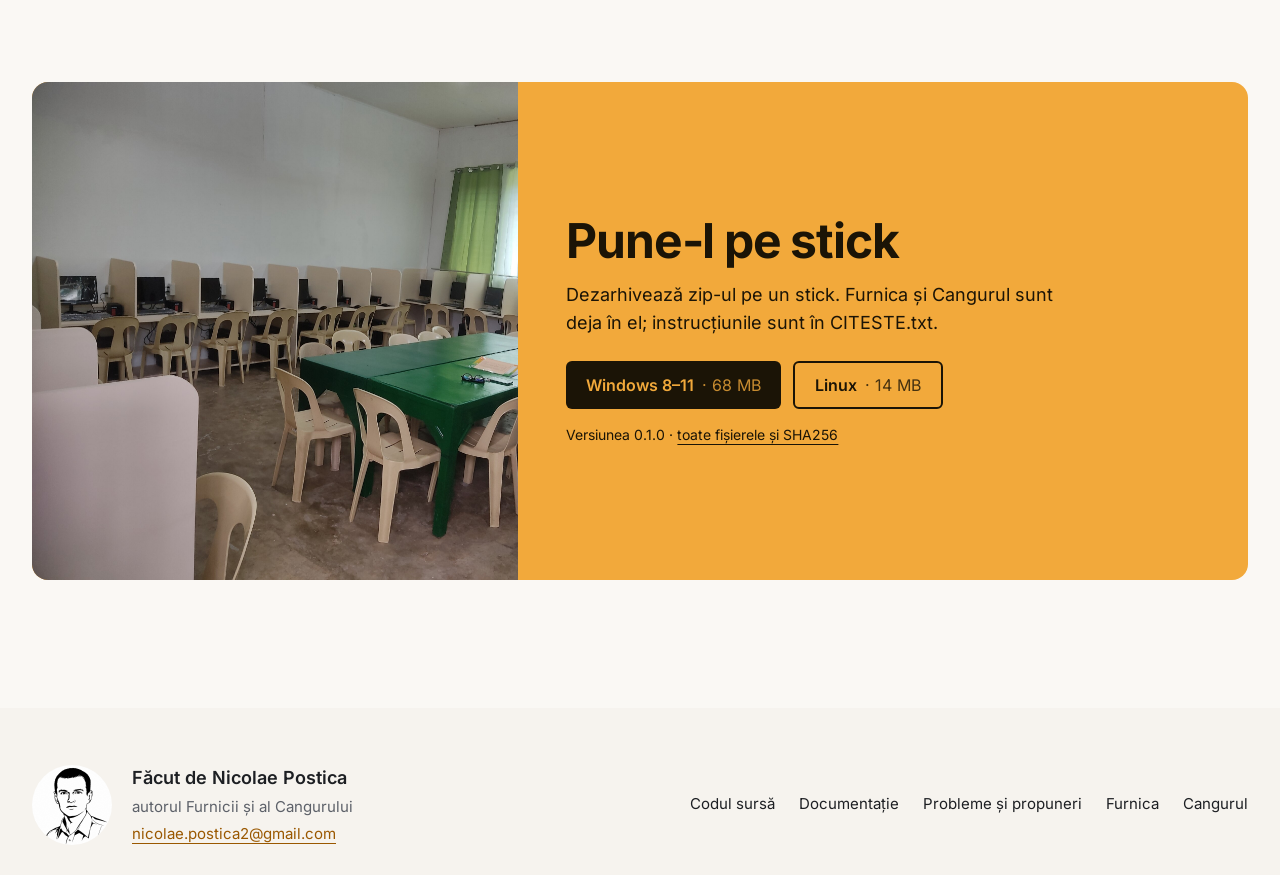
==== commit 3f9b3285: "numele programului devine Instalator, fără mențiuni ale școlii" ====
--- a/site/index.html
+++ b/site/index.html
@@ -3,10 +3,10 @@
 <head>
 <meta charset="utf-8">
 <meta name="viewport" content="width=device-width, initial-scale=1">
-<title>Instalator școală: tot laboratorul de pe un singur stick</title>
+<title>Instalator: toate calculatoarele de pe un singur stick</title>
 <meta name="description" content="Programul pornește de pe stick și instalează pe rând, fără ferestre, programele bifate: pe Windows 8–11 și pe Ubuntu, Linux Mint, Q4OS, antiX. Liber, GPL-3.0.">
-<meta property="og:title" content="Instalator școală">
-<meta property="og:description" content="Un stick. Tot laboratorul. Instalare fără ferestre pe Windows și Linux.">
+<meta property="og:title" content="Instalator">
+<meta property="og:description" content="Un stick. Orice calculator. Instalare fără ferestre pe Windows și Linux.">
 <meta property="og:image" content="https://nazdravan.github.io/installer/assets/laborator.jpg">
 <link rel="alternate" hreflang="ro" href="https://nazdravan.github.io/installer/">
 <link rel="alternate" hreflang="en" href="https://nazdravan.github.io/installer/en/">
@@ -27,7 +27,7 @@
 
 <header class="sticky top-0 z-20 bg-ground/95">
   <div class="container-page flex h-16 items-center gap-6">
-    <a class="font-bold tracking-tight" href="./">Instalator școală</a>
+    <a class="font-bold tracking-tight" href="./">Instalator</a>
     <nav class="ml-auto hidden gap-7 text-[15px] text-muted lg:flex" aria-label="Secțiuni">
       <a class="transition-colors hover:text-ink" href="#cum">Cum funcționează</a>
       <a class="transition-colors hover:text-ink" href="#incearca">Încearcă</a>
@@ -52,7 +52,7 @@
 <!-- Antet: textul la stânga, fereastra programului lucrând la dreapta. -->
 <section class="container-page grid items-center gap-12 pt-14 pb-24 lg:grid-cols-12 lg:gap-10 lg:pt-24 lg:pb-32" aria-labelledby="titlu">
   <div class="animate-rise lg:col-span-6">
-    <h1 id="titlu" class="text-5xl leading-[1.02] font-bold tracking-tight text-strong sm:text-6xl xl:text-[4.25rem]">Un stick.<br>Tot laboratorul.</h1>
+    <h1 id="titlu" class="text-[2.5rem] leading-[1.02] font-bold tracking-tight text-strong sm:text-6xl lg:text-[3.4rem] xl:text-[4rem]">Un stick.<br>Orice calculator.</h1>
     <p class="mt-6 max-w-xl text-lg leading-relaxed text-muted">Programul pornește de pe stick, arată programele cu bife și le instalează pe rând, fără ferestre și fără „Next”. Pe Windows 8–11 și pe Linux.</p>
     <div class="mt-8 flex flex-wrap gap-3">
       <a class="btn" href="#descarca">Descarcă pentru Windows</a>
@@ -63,7 +63,7 @@
 
   <div class="grid animate-rise gap-3 [animation-delay:.1s] lg:col-span-6">
     <div class="app" data-ui id="hero-app" aria-label="Fereastra Instalatorului, demonstrație">
-      <div class="app-titlebar"><span>Instalator școală</span><span class="app-sys">Windows 10 · 64 biți · Administrator <i class="ic ok" role="img" aria-label="✓"></i></span></div>
+      <div class="app-titlebar"><span>Instalator</span><span class="app-sys">Windows 10 · 64 biți · Administrator <i class="ic ok" role="img" aria-label="✓"></i></span></div>
       <div class="app-list">
         <div class="app-cat">Educațional</div>
         <label class="app-row"><input type="checkbox" checked data-name="Furnica"> <b>Furnica 3.0.5</b> <span class="st">nu e instalat</span> <span class="res"></span></label>
@@ -81,7 +81,7 @@
         <button type="button" class="app-btn app-primary" data-act="install">Instalează (3)</button>
       </div>
     </div>
-    <pre class="journal" id="hero-journal" aria-label="Jurnalul de pe stick"><code>jurnal\LAB-PC07-20261027-091402.txt
+    <pre class="journal" id="hero-journal" aria-label="Jurnalul de pe stick"><code>jurnal\PC07-20261027-091402.txt
 09:14:02 Windows 10 · 64 biți · Administrator</code></pre>
     <p class="text-sm text-muted"></p>
   </div>
@@ -92,12 +92,12 @@
   <div class="container-page grid gap-12 lg:grid-cols-12">
     <div class="lg:col-span-4">
       <h2 id="cum-t" class="text-4xl leading-tight font-bold tracking-tight lg:text-5xl">Cum se lucrează cu el</h2>
-      <p class="mt-5 max-w-sm text-lg text-muted">Pregătești stick-ul o dată, acasă. În laborator, fiecare calculator cere un click.</p>
+      <p class="mt-5 max-w-sm text-lg text-muted">Pregătești stick-ul o dată. Apoi fiecare calculator cere un click.</p>
     </div>
 
     <div class="grid gap-20 lg:col-span-7 lg:col-start-6">
       <div class="reveal grid gap-5">
-        <p class="step"><b>Acasă,</b> dezarhivezi zip-ul pe stick. Lângă program stă mapa <code>Windows</code> (sau <code>Linux</code>), cu câte o mapă pentru fiecare program: installerul lui și un fișier scurt, <code>program.toml</code>, care spune ce versiune este și cum se instalează fără ferestre.</p>
+        <p class="step"><b>Întâi,</b> dezarhivezi zip-ul pe stick. Lângă program stă mapa <code>Windows</code> (sau <code>Linux</code>), cu câte o mapă pentru fiecare program: installerul lui și un fișier scurt, <code>program.toml</code>, care spune ce versiune este și cum se instalează fără ferestre.</p>
         <div class="rounded-lg bg-panel p-5 text-sm leading-loose" data-ui>
           <div class="font-semibold">E:\</div>
           <div class="pl-5">Instalator.exe</div>
@@ -110,10 +110,10 @@
       </div>
 
       <div class="reveal grid gap-5">
-        <p class="step"><b>În laborator,</b> pornești <code>Instalator.exe</code>, iar Windows îți cere o singură dată drepturile de administrator. Pe Linux scrii în terminal <code>sh /media/…/instalator.sh</code> și dai parola o dată. Litera stick-ului nu contează.</p>
+        <p class="step"><b>La fiecare calculator,</b> pornești <code>Instalator.exe</code>, iar Windows îți cere o singură dată drepturile de administrator. Pe Linux scrii în terminal <code>sh /media/…/instalator.sh</code> și dai parola o dată. Litera stick-ului nu contează.</p>
         <figure>
-          <img class="aspect-video w-full rounded-lg object-cover" src="assets/laborator.jpg" width="1920" height="1440" alt="Un laborator de informatică cu rânduri de calculatoare și scaune goale" loading="lazy">
-          <figcaption class="mt-2.5 text-sm text-muted">Un laborator obișnuit: aceleași programe pe fiecare masă.</figcaption>
+          <img class="aspect-video w-full rounded-lg object-cover" src="assets/laborator.jpg" width="1920" height="1440" alt="O sală cu rânduri de calculatoare și scaune goale" loading="lazy">
+          <figcaption class="mt-2.5 text-sm text-muted">Aceleași programe pe fiecare calculator din sală.</figcaption>
         </figure>
       </div>
 
@@ -137,7 +137,7 @@
       </div>
 
       <div class="reveal grid gap-5">
-        <p class="step"><b>La ora următoare,</b> elevii găsesc programele în meniul Start sau în meniul de aplicații, cu aceeași versiune pe fiecare calculator. Pe stick vin deja Furnica și Cangurul, executanții pentru învățarea algoritmilor.</p>
+        <p class="step"><b>După aceea,</b> programele sunt în meniul Start sau în meniul de aplicații, cu aceeași versiune pe fiecare calculator. Pe stick vin deja Furnica și Cangurul, executanții pentru învățarea algoritmilor.</p>
         <div class="grid grid-cols-2 gap-3">
           <figure><img class="aspect-[16/10] w-full rounded-lg object-cover object-left-top" src="assets/furnica.png" width="1280" height="800" alt="Furnica: programul cu tabela de litere și editorul de comenzi" loading="lazy"><figcaption class="mt-2 text-sm text-muted">Furnica</figcaption></figure>
           <figure><img class="aspect-[16/10] w-full rounded-lg object-cover object-left-top" src="assets/cangurul.png" width="1280" height="800" alt="Cangurul: programul cu câmpul pe care cangurul desenează linii" loading="lazy"><figcaption class="mt-2 text-sm text-muted">Cangurul</figcaption></figure>
@@ -157,7 +157,7 @@
     <div class="panel relative mt-10 grid grid-cols-1 overflow-hidden rounded-2xl bg-panel lg:grid-cols-[1.6fr_1fr]">
       <div class="min-w-0 bg-panel-2/60 p-4 pb-6 sm:p-8 lg:p-10 lg:pb-20">
         <div class="app shadow-none" data-ui>
-          <div class="app-titlebar"><span>Instalator școală</span><span class="app-sys" id="sim-sys">Windows 10 · 64 biți · Administrator</span></div>
+          <div class="app-titlebar"><span>Instalator</span><span class="app-sys" id="sim-sys">Windows 10 · 64 biți · Administrator</span></div>
           <div class="app-list" id="sim-list"></div>
           <div class="app-foot"><span class="app-summary"></span><span class="app-btn app-primary" id="sim-count">Instalează (0)</span></div>
         </div>
@@ -271,7 +271,7 @@
 <section id="descarca" class="pb-24 lg:pb-32" aria-labelledby="descarca-t">
   <div class="container-page">
     <div class="grid overflow-hidden rounded-2xl bg-amber text-amber-ink md:grid-cols-[2fr_3fr]">
-      <img class="h-56 w-full object-cover md:h-full" src="assets/laborator-2.jpg" width="1920" height="1964" alt="Un laborator școlar cu calculatoare în boxe de lemn" loading="lazy">
+      <img class="h-56 w-full object-cover md:h-full" src="assets/laborator-2.jpg" width="1920" height="1964" alt="O sală cu calculatoare în boxe de lemn" loading="lazy">
       <div class="flex flex-col justify-center gap-4 p-8 sm:p-12">
         <h2 id="descarca-t" class="text-4xl font-bold tracking-tight lg:text-5xl">Pune-l pe stick</h2>
         <p class="max-w-lg text-lg">Dezarhivează zip-ul pe un stick. Furnica și Cangurul sunt deja în el; instrucțiunile sunt în CITESTE.txt.</p>
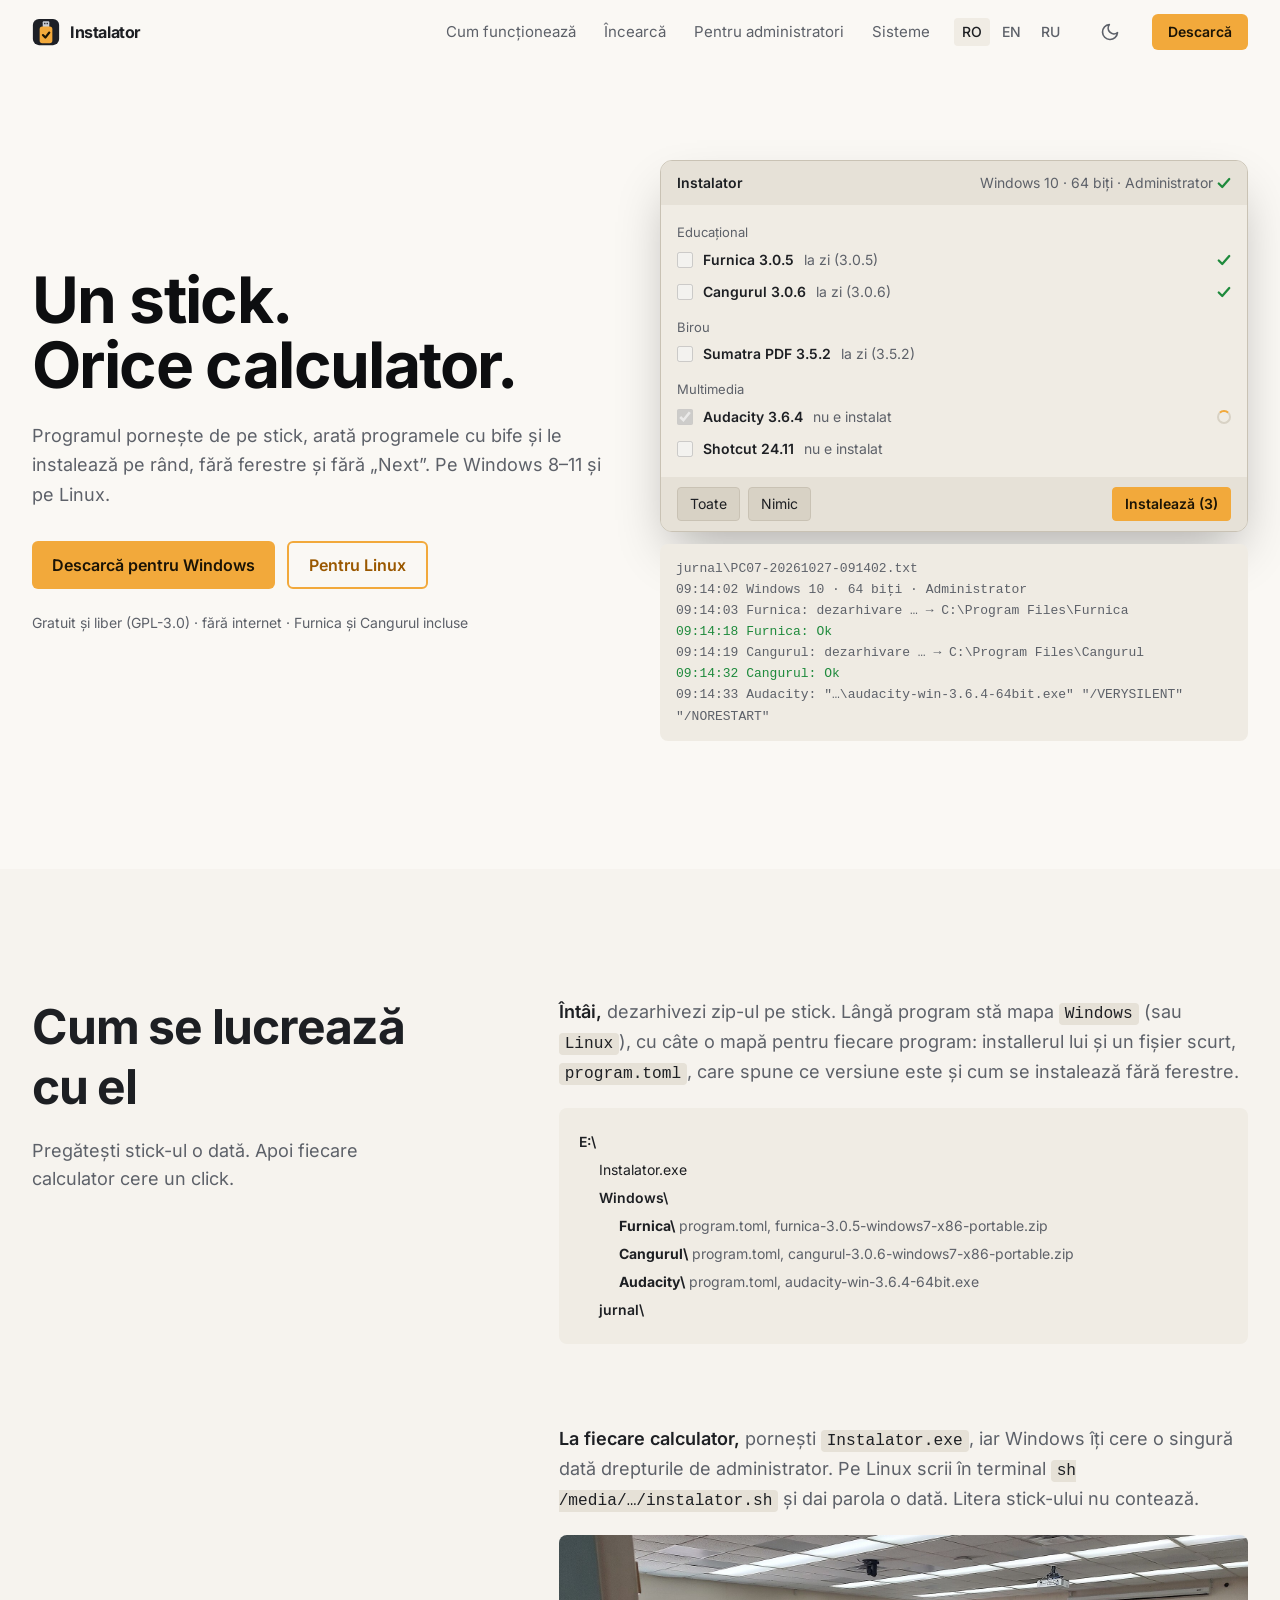
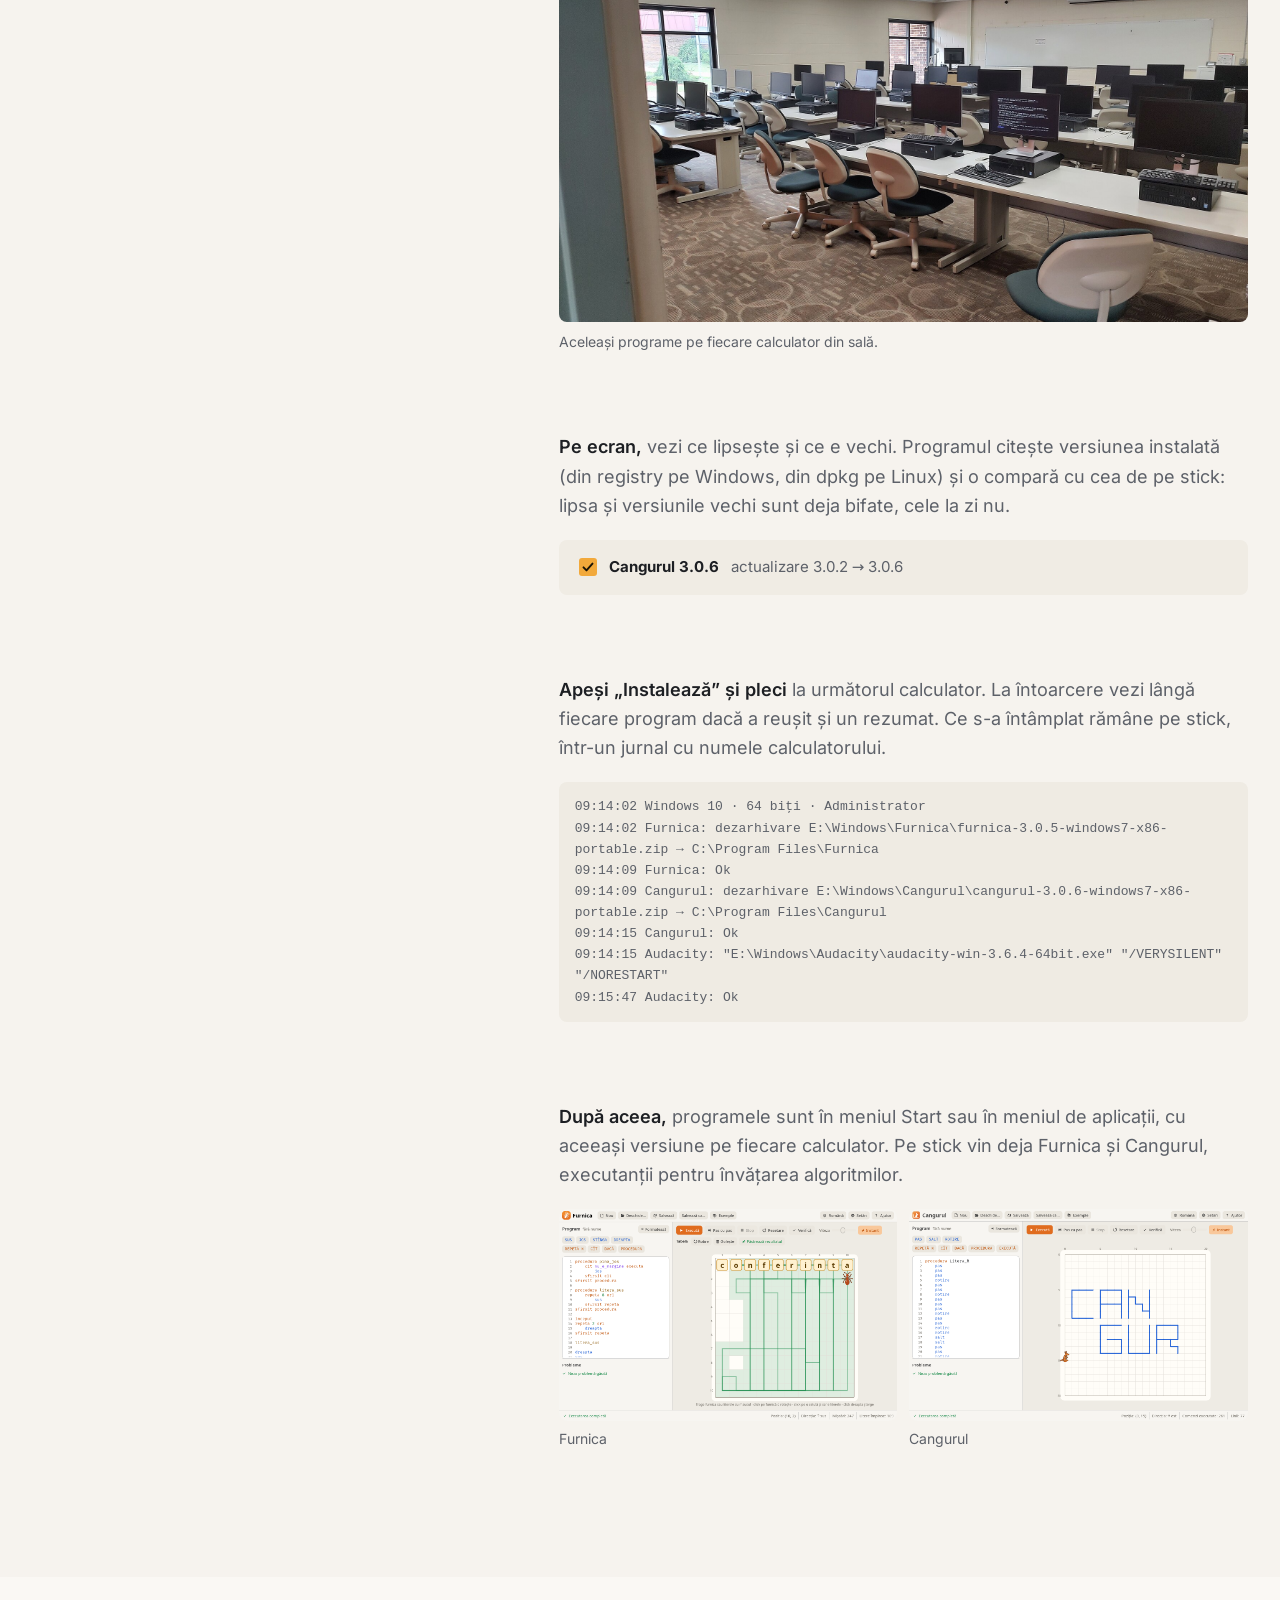
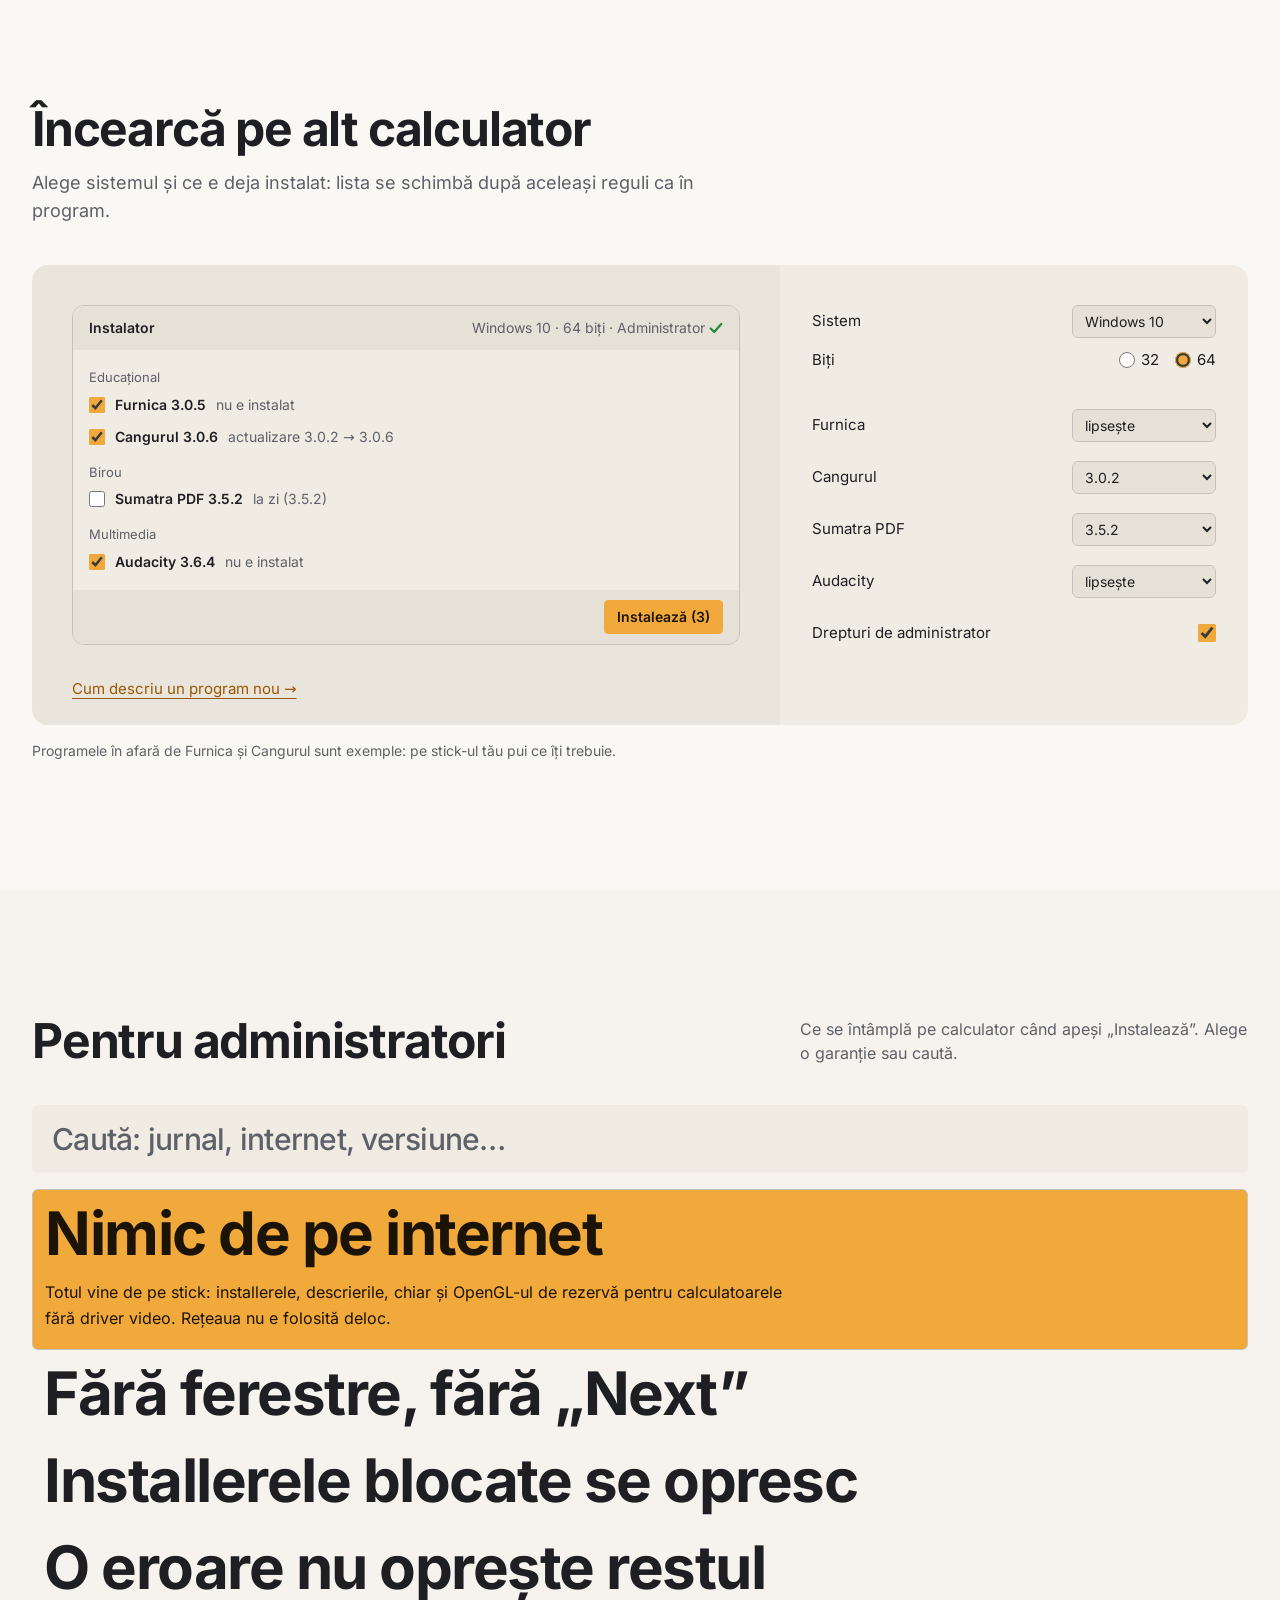
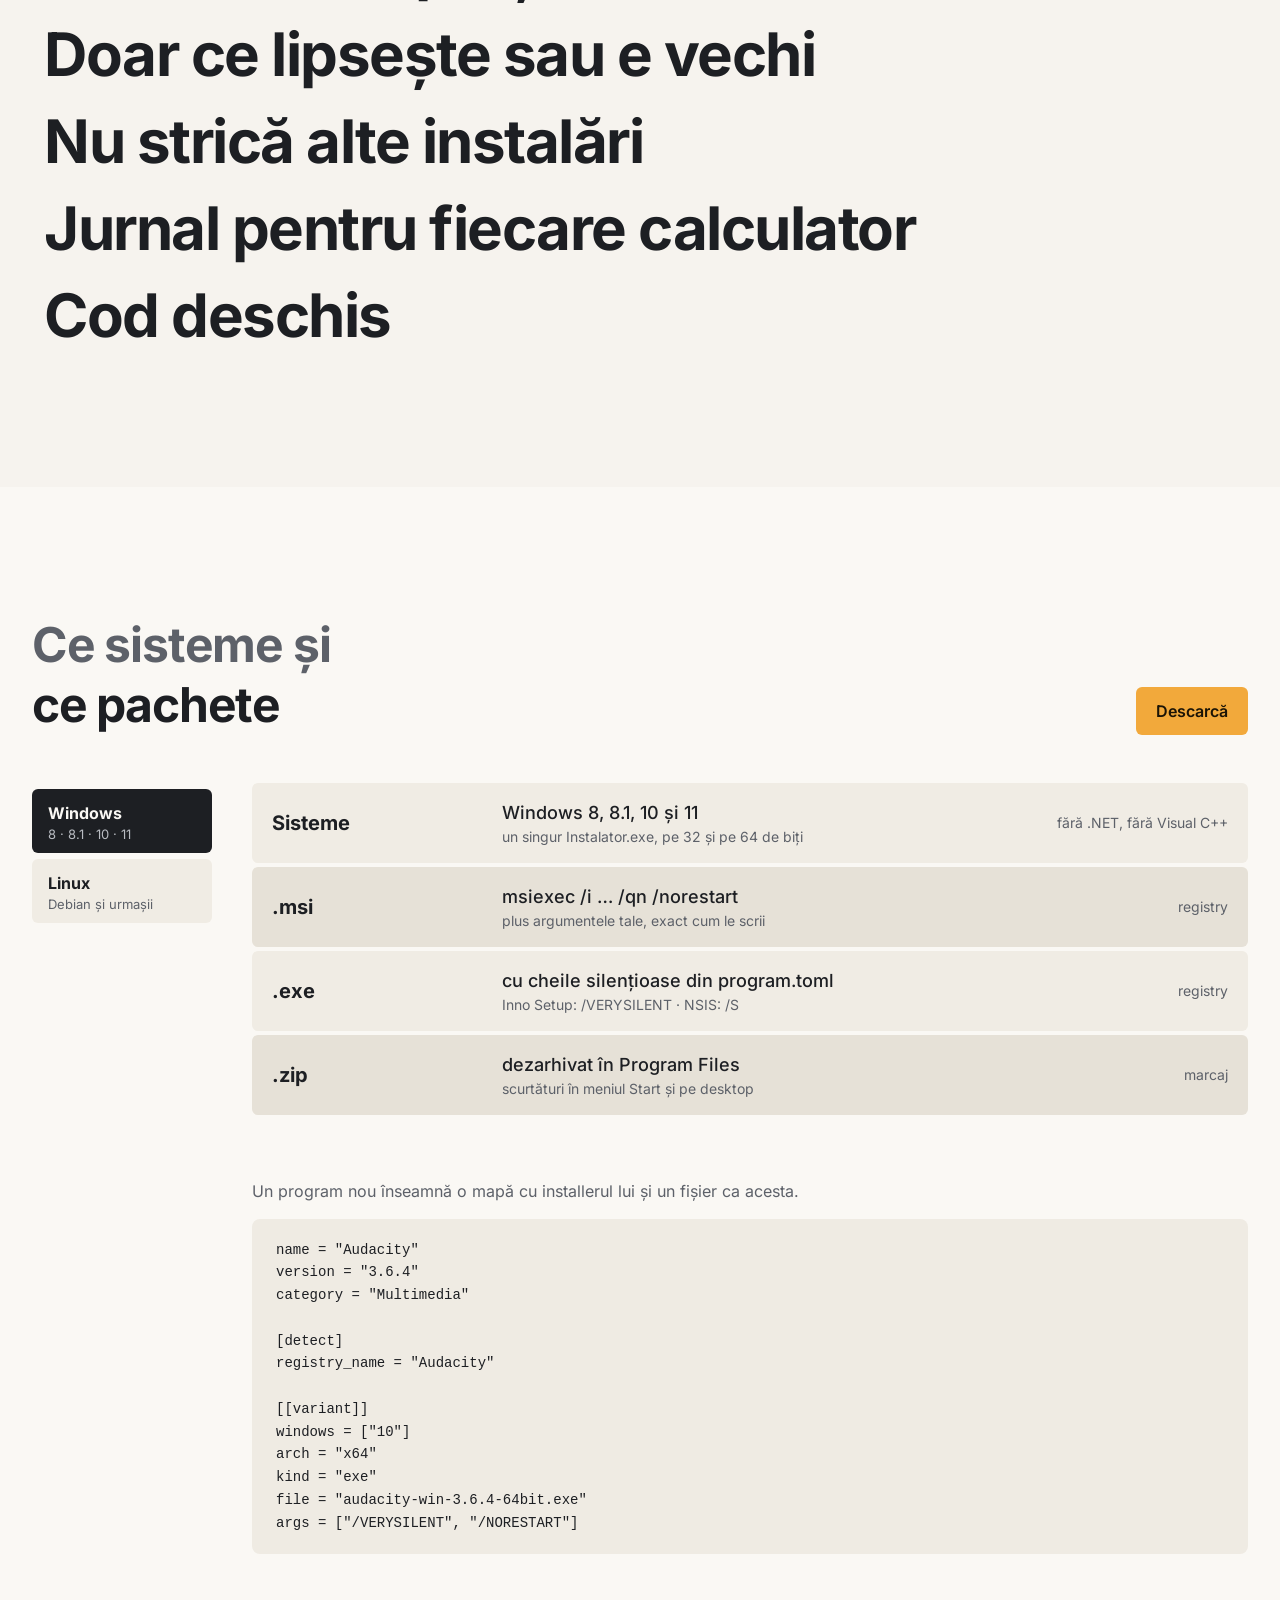
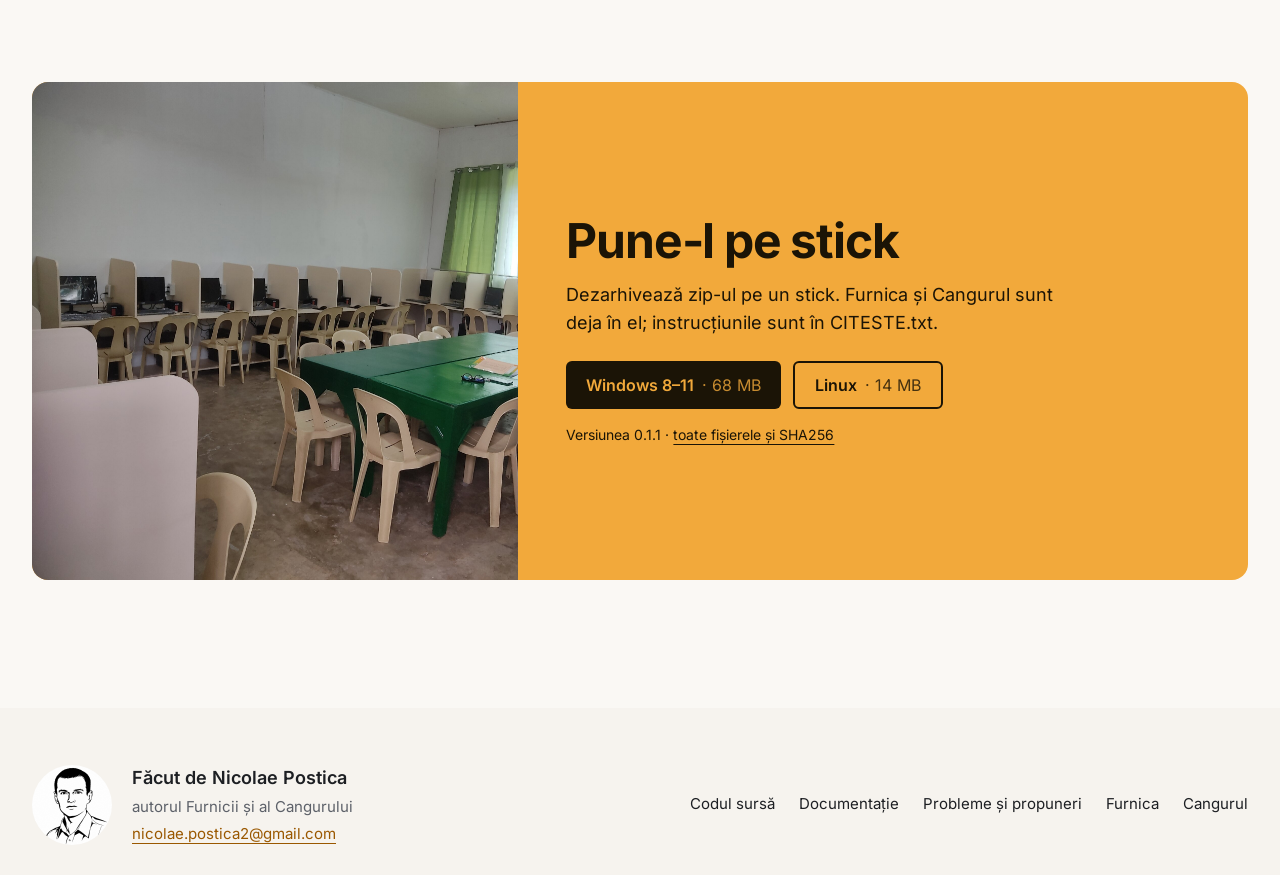
==== commit 2398f80b: "iconița programului și versiunea 0.1.1" ====
--- a/site/index.html
+++ b/site/index.html
@@ -19,6 +19,9 @@
     document.documentElement.dataset.theme = t || (matchMedia("(prefers-color-scheme: light)").matches ? "light" : "dark");
   } catch (e) {}
 </script>
+<link rel="icon" href="assets/favicon.svg" type="image/svg+xml">
+<link rel="icon" href="assets/favicon-32.png" sizes="32x32" type="image/png">
+<link rel="apple-touch-icon" href="assets/apple-touch-icon.png">
 <link rel="preload" href="assets/inter-latin.woff2" as="font" type="font/woff2" crossorigin>
 <link rel="stylesheet" href="style.css">
 <script defer src="main.js"></script>
@@ -27,7 +30,7 @@
 
 <header class="sticky top-0 z-20 bg-ground/95">
   <div class="container-page flex h-16 items-center gap-6">
-    <a class="font-bold tracking-tight" href="./">Instalator</a>
+    <a class="flex items-center gap-2.5 font-bold tracking-tight" href="./"><img src="assets/favicon.svg" width="28" height="28" alt="">Instalator</a>
     <nav class="ml-auto hidden gap-7 text-[15px] text-muted lg:flex" aria-label="Secțiuni">
       <a class="transition-colors hover:text-ink" href="#cum">Cum funcționează</a>
       <a class="transition-colors hover:text-ink" href="#incearca">Încearcă</a>
@@ -279,7 +282,7 @@
           <a class="inline-flex items-center gap-2 rounded-md bg-amber-ink px-5 py-3 font-semibold text-[#f2a93b] transition hover:-translate-y-px hover:bg-[#2a2010]" id="dl-win" href="https://github.com/nazdravan/installer/releases/latest">Windows 8–11 <span class="font-normal opacity-80" data-size="windows">· 68 MB</span></a>
           <a class="inline-flex items-center gap-2 rounded-md border-2 border-amber-ink px-5 py-2.5 font-semibold transition hover:bg-amber-ink/10" id="dl-lin" href="https://github.com/nazdravan/installer/releases/latest">Linux <span class="font-normal opacity-80" data-size="linux">· 14 MB</span></a>
         </div>
-        <p class="text-sm"><span id="dl-ver" data-prefix="Versiunea">Versiunea 0.1.0</span> · <a class="underline underline-offset-4" href="https://github.com/nazdravan/installer/releases/latest">toate fișierele și SHA256</a></p>
+        <p class="text-sm"><span id="dl-ver" data-prefix="Versiunea">Versiunea 0.1.1</span> · <a class="underline underline-offset-4" href="https://github.com/nazdravan/installer/releases/latest">toate fișierele și SHA256</a></p>
       </div>
     </div>
   </div>
